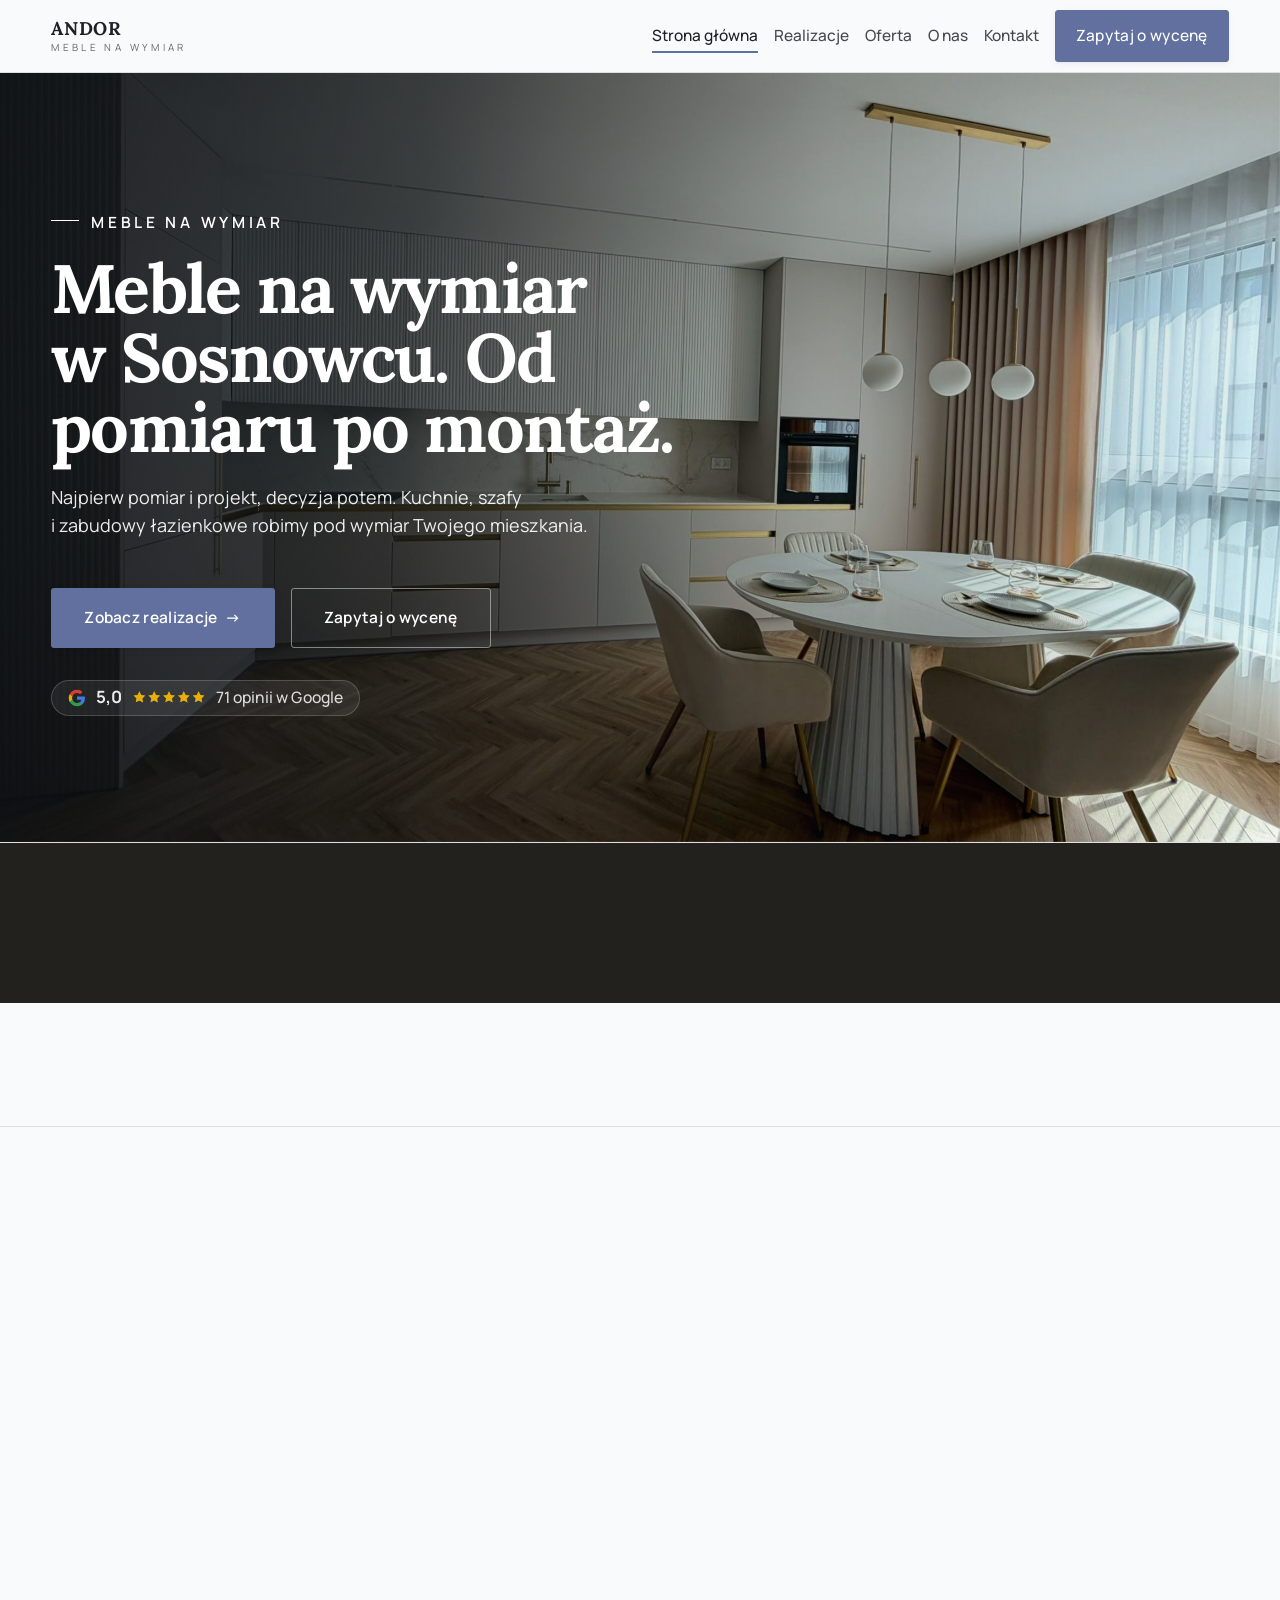
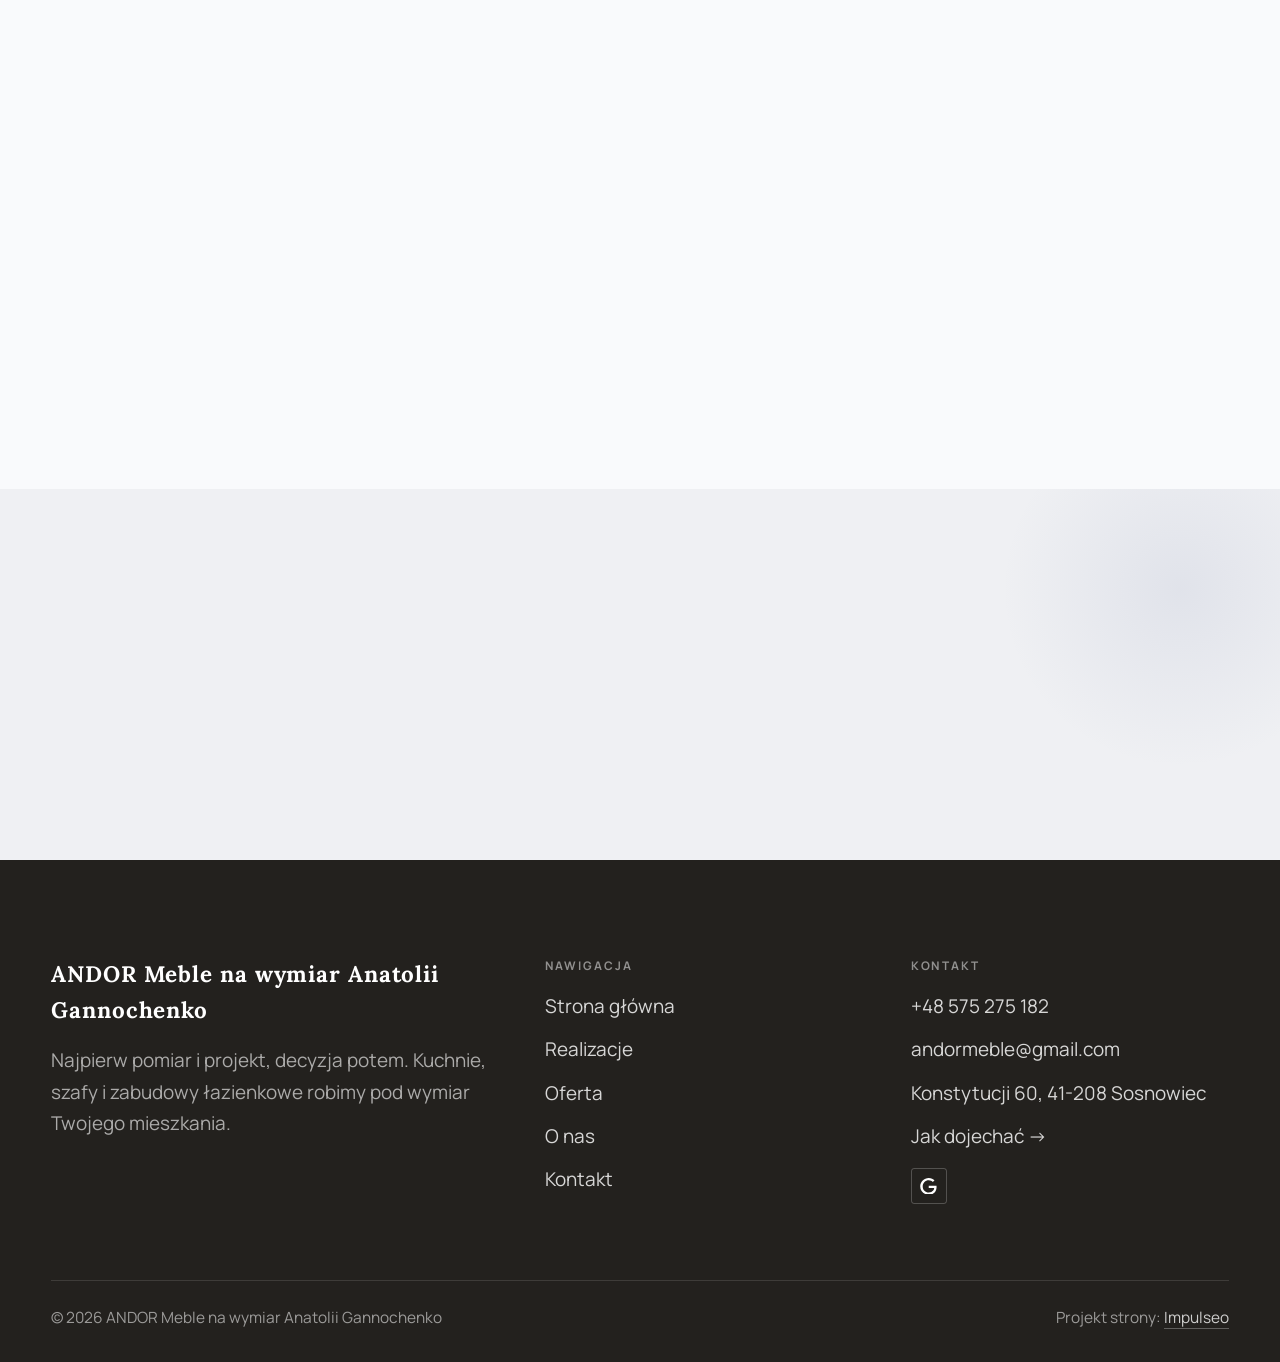
==== index.html @ 0bb1da8a "Strona demo: andor-meble-na-wymiar-anatolii-gannochenko" ====
<!DOCTYPE html>
<html lang="pl">
<head>
<meta charset="UTF-8">
<meta name="viewport" content="width=device-width, initial-scale=1.0">
<title>ANDOR Meble na wymiar Anatolii Gannochenko - stolarstwo i meble na wymiar</title>
<meta name="description" content="Meble na wymiar w Sosnowcu: kuchnie, szafy i zabudowy pod Twoje wnętrze. Projekt, wykonanie i montaż, ocena 5,0 w Google. Zadzwoń: +48 575 275 182.">
<link rel="canonical" href="https://impulseo-pl.github.io/andor-meble-na-wymiar-anatolii-gannochenko/">
<meta name="robots" content="noindex, nofollow">
<meta property="og:type" content="website">
<meta property="og:locale" content="pl_PL">
<meta property="og:site_name" content="ANDOR Meble na wymiar Anatolii Gannochenko">
<meta property="og:title" content="ANDOR Meble na wymiar Anatolii Gannochenko - stolarstwo i meble na wymiar">
<meta property="og:description" content="Meble na wymiar w Sosnowcu: kuchnie, szafy i zabudowy pod Twoje wnętrze. Projekt, wykonanie i montaż, ocena 5,0 w Google. Zadzwoń: +48 575 275 182.">
<meta property="og:url" content="https://impulseo-pl.github.io/andor-meble-na-wymiar-anatolii-gannochenko/">
<meta property="og:image" content="https://impulseo-pl.github.io/andor-meble-na-wymiar-anatolii-gannochenko/img/og.jpg">
<meta property="og:image:width" content="1200">
<meta property="og:image:height" content="630">
<meta name="twitter:card" content="summary_large_image">
<script type="application/ld+json">{"@context": "https://schema.org", "@type": "HomeAndConstructionBusiness", "name": "ANDOR Meble na wymiar Anatolii Gannochenko", "url": "https://impulseo-pl.github.io/andor-meble-na-wymiar-anatolii-gannochenko/", "telephone": "+48575275182", "image": "https://impulseo-pl.github.io/andor-meble-na-wymiar-anatolii-gannochenko/img/og.jpg", "areaServed": "Sosnowiec", "sameAs": ["https://www.google.com/maps/place/ANDOR+Meble+na+wymiar+Anatolii+Gannochenko/@50.2473196,19.1652448,715m/data=!4m6!3m5!1s0x4716c51454187bd5:0x3b35d7036b47fb32!8m2!3d50.2473196!4d19.1652448"]}</script>
<link rel="preconnect" href="https://fonts.googleapis.com">
<link rel="preconnect" href="https://fonts.gstatic.com" crossorigin>
<link href="https://fonts.googleapis.com/css2?family=Lora:wght@500;600;700&family=Manrope:wght@400;500;600&display=swap" rel="stylesheet">
<link rel="stylesheet" href="assets/styles.css?v=60526d56">
</head>
<body>

<header class="nav">
  <div class="wrap nav-inner">
    <a class="brand" href="index.html"><span class="name">ANDOR</span><span class="sub">Meble na wymiar</span></a>
    <nav class="nav-links">
      <a href="index.html" class="active" aria-current="page">Strona główna</a>
      <a href="realizacje.html">Realizacje</a>
      <a href="oferta.html">Oferta</a>
      <a href="o-nas.html">O nas</a>
      <a href="kontakt.html">Kontakt</a>
      <a href="kontakt.html" class="btn btn-accent">Zapytaj o wycenę</a>
    </nav>
    <button class="nav-toggle" aria-label="Menu"><span></span><span></span><span></span></button>
  </div>
</header>

<main>
<section class="hero-cine">
  <img src="img/hero.jpg" fetchpriority="high" data-rotate="img/g2.jpg|img/g3.jpg" alt="ANDOR Meble na wymiar Anatolii Gannochenko - Meble na wymiar w Sosnowcu. Od pomiaru po montaż. " width="2324" height="1720">
  <div class="wrap">
    <div class="hero-copy">
      <span class="eyebrow">Meble na wymiar</span>
      <h1>Meble na wymiar w Sosnowcu. Od pomiaru po montaż. </h1>
      <p class="lead">Najpierw pomiar i projekt, decyzja potem. Kuchnie, szafy i zabudowy łazienkowe robimy pod wymiar Twojego mieszkania.</p>
      <div class="hero-actions">
        <a href="realizacje.html" class="btn btn-accent">Zobacz realizacje <span class="arr">→</span></a>
        <a href="kontakt.html" class="btn btn-ghost btn-on-dark">Zapytaj o wycenę</a>
      </div>
      <div style="margin-top:var(--space-6);color:#fff;font-weight:600;letter-spacing:.02em;opacity:.92"><span class="g-badge"><svg class="gb-ico" viewBox="0 0 24 24" width="18" height="18" aria-hidden="true"><path fill="#4285F4" d="M22.56 12.25c0-.78-.07-1.53-.2-2.25H12v4.26h5.92c-.26 1.37-1.04 2.53-2.21 3.31v2.77h3.57c2.08-1.92 3.28-4.74 3.28-8.09z"/><path fill="#34A853" d="M12 23c2.97 0 5.46-.98 7.28-2.66l-3.57-2.77c-.98.66-2.23 1.06-3.71 1.06-2.86 0-5.29-1.93-6.16-4.53H2.18v2.84C3.99 20.53 7.7 23 12 23z"/><path fill="#FBBC05" d="M5.84 14.09c-.22-.66-.35-1.36-.35-2.09s.13-1.43.35-2.09V7.07H2.18C1.43 8.55 1 10.22 1 12s.43 3.45 1.18 4.93l2.85-2.22.81-.62z"/><path fill="#EA4335" d="M12 5.38c1.62 0 3.06.56 4.21 1.64l3.15-3.15C17.45 2.09 14.97 1 12 1 7.7 1 3.99 3.47 2.18 7.07l3.66 2.84c.87-2.6 3.3-4.53 6.16-4.53z"/></svg><b class="gb-ocena">5,0</b><svg class="gb-stars" viewBox="0 0 90 18" width="74" height="14.8" aria-hidden="true"><g fill="currentColor" opacity=".26"><path transform="translate(0,0)" d="M9 1.6l2.2 4.46 4.92.72-3.56 3.47.84 4.9L9 12.74l-4.4 2.31.84-4.9L1.88 6.68l4.92-.72L9 1.6Z"/><path transform="translate(18,0)" d="M9 1.6l2.2 4.46 4.92.72-3.56 3.47.84 4.9L9 12.74l-4.4 2.31.84-4.9L1.88 6.68l4.92-.72L9 1.6Z"/><path transform="translate(36,0)" d="M9 1.6l2.2 4.46 4.92.72-3.56 3.47.84 4.9L9 12.74l-4.4 2.31.84-4.9L1.88 6.68l4.92-.72L9 1.6Z"/><path transform="translate(54,0)" d="M9 1.6l2.2 4.46 4.92.72-3.56 3.47.84 4.9L9 12.74l-4.4 2.31.84-4.9L1.88 6.68l4.92-.72L9 1.6Z"/><path transform="translate(72,0)" d="M9 1.6l2.2 4.46 4.92.72-3.56 3.47.84 4.9L9 12.74l-4.4 2.31.84-4.9L1.88 6.68l4.92-.72L9 1.6Z"/></g><clipPath id="gs1000"><rect x="0" y="0" width="90.0" height="18"/></clipPath><g fill="#FBBC04" clip-path="url(#gs1000)"><path transform="translate(0,0)" d="M9 1.6l2.2 4.46 4.92.72-3.56 3.47.84 4.9L9 12.74l-4.4 2.31.84-4.9L1.88 6.68l4.92-.72L9 1.6Z"/><path transform="translate(18,0)" d="M9 1.6l2.2 4.46 4.92.72-3.56 3.47.84 4.9L9 12.74l-4.4 2.31.84-4.9L1.88 6.68l4.92-.72L9 1.6Z"/><path transform="translate(36,0)" d="M9 1.6l2.2 4.46 4.92.72-3.56 3.47.84 4.9L9 12.74l-4.4 2.31.84-4.9L1.88 6.68l4.92-.72L9 1.6Z"/><path transform="translate(54,0)" d="M9 1.6l2.2 4.46 4.92.72-3.56 3.47.84 4.9L9 12.74l-4.4 2.31.84-4.9L1.88 6.68l4.92-.72L9 1.6Z"/><path transform="translate(72,0)" d="M9 1.6l2.2 4.46 4.92.72-3.56 3.47.84 4.9L9 12.74l-4.4 2.31.84-4.9L1.88 6.68l4.92-.72L9 1.6Z"/></g></svg><span class="gb-txt">71 opinii w Google</span></span></div>
    </div>
  </div>
</section>
<section class="strip n-5" style="padding-block:0">
  <div class="wrap">
    <div class="item reveal"><div class="k">5,0 na Google</div><div class="v"></div></div>
    <div class="item reveal"><div class="k">Kuchnie i garderoby</div><div class="v"></div></div>
    <div class="item reveal"><div class="k">Fronty akrylowe</div><div class="v"></div></div>
    <div class="item reveal"><div class="k">Od pomiaru po montaż</div><div class="v"></div></div>
    <div class="item reveal"><div class="k">Zabudowy łazienkowe</div><div class="v"></div></div>
  </div>
</section>
<section class="opinie-mini" aria-label="Opinie klientów">
  <div class="wrap">
    <div class="om-row">
      <div class="om-item reveal"><blockquote>„Zdecydowanie polecam Pana Anatoliego!”</blockquote><span class="om-autor">Agnieszka G</span></div>
      <div class="om-item reveal"><blockquote>„Polecam serdecznie firmę Andor Meble.”</blockquote><span class="om-autor">Dagmara Szymocha</span></div>
      <div class="om-item reveal"><blockquote>„Chciałam polecić firmę ANDOR MEBLE, Pana Anatola.”</blockquote><span class="om-autor">Ilona</span></div>
    </div>
  </div>
</section>
<section>
  <div class="wrap split">
    <div class="split-art reveal"><img src="img/g1.jpg" alt="ANDOR Meble na wymiar Anatolii Gannochenko - realizacja" loading="lazy" width="1730" height="2332" decoding="async"></div>
    <div class="split-copy reveal">
      <span class="eyebrow">O nas</span>
      <h2>Jak pracujemy</h2>
      <p class="muted">Najwięcej czasu schodzi przy pomiarze i projekcie, bo tam rozstrzyga się cała praca. Krzywa ściana albo wnęka o dwóch szerokościach - to musi być w projekcie, zanim ruszy piła.</p>
      <p class="muted">Sam montaż idzie potem szybko i sprawnie.</p>
      <a href="o-nas.html" class="btn btn-ghost">Poznaj nas <span class="arr">→</span></a>
    </div>
  </div>
</section>
<section class="gateways-band">
  <div class="wrap">
    <div class="gateways">
      <a href="oferta.html" class="gateway reveal"><img src="img/g4.jpg" alt="Kuchnie na wymiar" loading="lazy" width="2400" height="1800" decoding="async"><span class="g-ttl">Kuchnie na wymiar</span></a>
      <a href="oferta.html" class="gateway reveal"><img src="img/g5.jpg" alt="Szafy i garderoby" loading="lazy" width="2246" height="1618" decoding="async"><span class="g-ttl">Szafy i garderoby</span></a>
      <a href="oferta.html" class="gateway reveal"><img src="img/g6.jpg" alt="Zabudowy wnęk i skosów" loading="lazy" width="2308" height="1700" decoding="async"><span class="g-ttl">Zabudowy wnęk i skosów</span></a>
    </div>
  </div>
</section>
<section class="stopklatka" aria-hidden="true">
  <div class="stk-bg" style="background-image:url(img/g7.jpg)"></div>
</section>
<section class="opinie">
  <div class="wrap">
    <div class="head center reveal">
      <span class="eyebrow">Opinie</span>
      <h2>Co mówią klienci</h2>
    </div>
    <p class="op-meta reveal"><span class="g-badge"><svg class="gb-ico" viewBox="0 0 24 24" width="18" height="18" aria-hidden="true"><path fill="#4285F4" d="M22.56 12.25c0-.78-.07-1.53-.2-2.25H12v4.26h5.92c-.26 1.37-1.04 2.53-2.21 3.31v2.77h3.57c2.08-1.92 3.28-4.74 3.28-8.09z"/><path fill="#34A853" d="M12 23c2.97 0 5.46-.98 7.28-2.66l-3.57-2.77c-.98.66-2.23 1.06-3.71 1.06-2.86 0-5.29-1.93-6.16-4.53H2.18v2.84C3.99 20.53 7.7 23 12 23z"/><path fill="#FBBC05" d="M5.84 14.09c-.22-.66-.35-1.36-.35-2.09s.13-1.43.35-2.09V7.07H2.18C1.43 8.55 1 10.22 1 12s.43 3.45 1.18 4.93l2.85-2.22.81-.62z"/><path fill="#EA4335" d="M12 5.38c1.62 0 3.06.56 4.21 1.64l3.15-3.15C17.45 2.09 14.97 1 12 1 7.7 1 3.99 3.47 2.18 7.07l3.66 2.84c.87-2.6 3.3-4.53 6.16-4.53z"/></svg><b class="gb-ocena">5,0</b><svg class="gb-stars" viewBox="0 0 90 18" width="74" height="14.8" aria-hidden="true"><g fill="currentColor" opacity=".26"><path transform="translate(0,0)" d="M9 1.6l2.2 4.46 4.92.72-3.56 3.47.84 4.9L9 12.74l-4.4 2.31.84-4.9L1.88 6.68l4.92-.72L9 1.6Z"/><path transform="translate(18,0)" d="M9 1.6l2.2 4.46 4.92.72-3.56 3.47.84 4.9L9 12.74l-4.4 2.31.84-4.9L1.88 6.68l4.92-.72L9 1.6Z"/><path transform="translate(36,0)" d="M9 1.6l2.2 4.46 4.92.72-3.56 3.47.84 4.9L9 12.74l-4.4 2.31.84-4.9L1.88 6.68l4.92-.72L9 1.6Z"/><path transform="translate(54,0)" d="M9 1.6l2.2 4.46 4.92.72-3.56 3.47.84 4.9L9 12.74l-4.4 2.31.84-4.9L1.88 6.68l4.92-.72L9 1.6Z"/><path transform="translate(72,0)" d="M9 1.6l2.2 4.46 4.92.72-3.56 3.47.84 4.9L9 12.74l-4.4 2.31.84-4.9L1.88 6.68l4.92-.72L9 1.6Z"/></g><clipPath id="gs1000"><rect x="0" y="0" width="90.0" height="18"/></clipPath><g fill="#FBBC04" clip-path="url(#gs1000)"><path transform="translate(0,0)" d="M9 1.6l2.2 4.46 4.92.72-3.56 3.47.84 4.9L9 12.74l-4.4 2.31.84-4.9L1.88 6.68l4.92-.72L9 1.6Z"/><path transform="translate(18,0)" d="M9 1.6l2.2 4.46 4.92.72-3.56 3.47.84 4.9L9 12.74l-4.4 2.31.84-4.9L1.88 6.68l4.92-.72L9 1.6Z"/><path transform="translate(36,0)" d="M9 1.6l2.2 4.46 4.92.72-3.56 3.47.84 4.9L9 12.74l-4.4 2.31.84-4.9L1.88 6.68l4.92-.72L9 1.6Z"/><path transform="translate(54,0)" d="M9 1.6l2.2 4.46 4.92.72-3.56 3.47.84 4.9L9 12.74l-4.4 2.31.84-4.9L1.88 6.68l4.92-.72L9 1.6Z"/><path transform="translate(72,0)" d="M9 1.6l2.2 4.46 4.92.72-3.56 3.47.84 4.9L9 12.74l-4.4 2.31.84-4.9L1.88 6.68l4.92-.72L9 1.6Z"/></g></svg><span class="gb-txt">71 opinii w Google</span></span></p>
    <p class="op-meta reveal"><a class="op-google" href="https://www.google.com/maps/place/ANDOR+Meble+na+wymiar+Anatolii+Gannochenko/@50.2473196,19.1652448,715m/data=!4m6!3m5!1s0x4716c51454187bd5:0x3b35d7036b47fb32!8m2!3d50.2473196!4d19.1652448" target="_blank" rel="noopener"><svg class="op-g-ico" viewBox="0 0 24 24" width="17" height="17" aria-hidden="true"><path fill="#4285F4" d="M22.56 12.25c0-.78-.07-1.53-.2-2.25H12v4.26h5.92c-.26 1.37-1.04 2.53-2.21 3.31v2.77h3.57c2.08-1.92 3.28-4.74 3.28-8.09z"/><path fill="#34A853" d="M12 23c2.97 0 5.46-.98 7.28-2.66l-3.57-2.77c-.98.66-2.23 1.06-3.71 1.06-2.86 0-5.29-1.93-6.16-4.53H2.18v2.84C3.99 20.53 7.7 23 12 23z"/><path fill="#FBBC05" d="M5.84 14.09c-.22-.66-.35-1.36-.35-2.09s.13-1.43.35-2.09V7.07H2.18C1.43 8.55 1 10.22 1 12s.43 3.45 1.18 4.93l2.85-2.22.81-.62z"/><path fill="#EA4335" d="M12 5.38c1.62 0 3.06.56 4.21 1.64l3.15-3.15C17.45 2.09 14.97 1 12 1 7.7 1 3.99 3.47 2.18 7.07l3.66 2.84c.87-2.6 3.3-4.53 6.16-4.53z"/></svg><span>Zobacz opinie w Google</span><span class="arr">→</span></a></p>
    <div class="opinie-grid">
      <figure class="op-card reveal"><span class="op-star"><svg class="ico-star" width="14" height="14" viewBox="0 0 24 24" style="vertical-align:-2px" aria-hidden="true"><path d="M12 2.8l2.85 5.8 6.4.93-4.63 4.5 1.1 6.37L12 17.4l-5.72 3 1.1-6.37-4.63-4.5 6.4-.93L12 2.8Z" fill="currentColor"/></svg><svg class="ico-star" width="14" height="14" viewBox="0 0 24 24" style="vertical-align:-2px" aria-hidden="true"><path d="M12 2.8l2.85 5.8 6.4.93-4.63 4.5 1.1 6.37L12 17.4l-5.72 3 1.1-6.37-4.63-4.5 6.4-.93L12 2.8Z" fill="currentColor"/></svg><svg class="ico-star" width="14" height="14" viewBox="0 0 24 24" style="vertical-align:-2px" aria-hidden="true"><path d="M12 2.8l2.85 5.8 6.4.93-4.63 4.5 1.1 6.37L12 17.4l-5.72 3 1.1-6.37-4.63-4.5 6.4-.93L12 2.8Z" fill="currentColor"/></svg><svg class="ico-star" width="14" height="14" viewBox="0 0 24 24" style="vertical-align:-2px" aria-hidden="true"><path d="M12 2.8l2.85 5.8 6.4.93-4.63 4.5 1.1 6.37L12 17.4l-5.72 3 1.1-6.37-4.63-4.5 6.4-.93L12 2.8Z" fill="currentColor"/></svg><svg class="ico-star" width="14" height="14" viewBox="0 0 24 24" style="vertical-align:-2px" aria-hidden="true"><path d="M12 2.8l2.85 5.8 6.4.93-4.63 4.5 1.1 6.37L12 17.4l-5.72 3 1.1-6.37-4.63-4.5 6.4-.93L12 2.8Z" fill="currentColor"/></svg></span><blockquote>Zdecydowanie polecam Pana Anatoliego! Wykonał w moim mieszkaniu całą stolarkę - kuchnię, szafy oraz zabudowę łazienkową. Jestem bardzo zadowolona zarówno z jakości wykonania, jak i z całej współpracy.</blockquote><span class="op-autor">Agnieszka G</span></figure>
      <figure class="op-card reveal"><span class="op-star"><svg class="ico-star" width="14" height="14" viewBox="0 0 24 24" style="vertical-align:-2px" aria-hidden="true"><path d="M12 2.8l2.85 5.8 6.4.93-4.63 4.5 1.1 6.37L12 17.4l-5.72 3 1.1-6.37-4.63-4.5 6.4-.93L12 2.8Z" fill="currentColor"/></svg><svg class="ico-star" width="14" height="14" viewBox="0 0 24 24" style="vertical-align:-2px" aria-hidden="true"><path d="M12 2.8l2.85 5.8 6.4.93-4.63 4.5 1.1 6.37L12 17.4l-5.72 3 1.1-6.37-4.63-4.5 6.4-.93L12 2.8Z" fill="currentColor"/></svg><svg class="ico-star" width="14" height="14" viewBox="0 0 24 24" style="vertical-align:-2px" aria-hidden="true"><path d="M12 2.8l2.85 5.8 6.4.93-4.63 4.5 1.1 6.37L12 17.4l-5.72 3 1.1-6.37-4.63-4.5 6.4-.93L12 2.8Z" fill="currentColor"/></svg><svg class="ico-star" width="14" height="14" viewBox="0 0 24 24" style="vertical-align:-2px" aria-hidden="true"><path d="M12 2.8l2.85 5.8 6.4.93-4.63 4.5 1.1 6.37L12 17.4l-5.72 3 1.1-6.37-4.63-4.5 6.4-.93L12 2.8Z" fill="currentColor"/></svg><svg class="ico-star" width="14" height="14" viewBox="0 0 24 24" style="vertical-align:-2px" aria-hidden="true"><path d="M12 2.8l2.85 5.8 6.4.93-4.63 4.5 1.1 6.37L12 17.4l-5.72 3 1.1-6.37-4.63-4.5 6.4-.93L12 2.8Z" fill="currentColor"/></svg></span><blockquote>Polecam serdecznie firmę Andor Meble. Wyróżnia ich duży profesjonalizm, dbałość o detale oraz wysoką jakość wykonania. Na każdym etapie współpracy można liczyć na cierpliwość, elastyczne podejście do potrzeb klienta oraz fachowe wsparcie. Dodatkowym atutem jest szybki i sprawny montaż. Zdecydowanie polecam każdemu, kto szuka solidnych mebli na wymiar.</blockquote><span class="op-autor">Dagmara Szymocha</span></figure>
      <figure class="op-card reveal"><span class="op-star"><svg class="ico-star" width="14" height="14" viewBox="0 0 24 24" style="vertical-align:-2px" aria-hidden="true"><path d="M12 2.8l2.85 5.8 6.4.93-4.63 4.5 1.1 6.37L12 17.4l-5.72 3 1.1-6.37-4.63-4.5 6.4-.93L12 2.8Z" fill="currentColor"/></svg><svg class="ico-star" width="14" height="14" viewBox="0 0 24 24" style="vertical-align:-2px" aria-hidden="true"><path d="M12 2.8l2.85 5.8 6.4.93-4.63 4.5 1.1 6.37L12 17.4l-5.72 3 1.1-6.37-4.63-4.5 6.4-.93L12 2.8Z" fill="currentColor"/></svg><svg class="ico-star" width="14" height="14" viewBox="0 0 24 24" style="vertical-align:-2px" aria-hidden="true"><path d="M12 2.8l2.85 5.8 6.4.93-4.63 4.5 1.1 6.37L12 17.4l-5.72 3 1.1-6.37-4.63-4.5 6.4-.93L12 2.8Z" fill="currentColor"/></svg><svg class="ico-star" width="14" height="14" viewBox="0 0 24 24" style="vertical-align:-2px" aria-hidden="true"><path d="M12 2.8l2.85 5.8 6.4.93-4.63 4.5 1.1 6.37L12 17.4l-5.72 3 1.1-6.37-4.63-4.5 6.4-.93L12 2.8Z" fill="currentColor"/></svg><svg class="ico-star" width="14" height="14" viewBox="0 0 24 24" style="vertical-align:-2px" aria-hidden="true"><path d="M12 2.8l2.85 5.8 6.4.93-4.63 4.5 1.1 6.37L12 17.4l-5.72 3 1.1-6.37-4.63-4.5 6.4-.93L12 2.8Z" fill="currentColor"/></svg></span><blockquote>Chciałam polecić firmę ANDOR MEBLE, Pana Anatola. Profesjonalista w swoim fachu. Rzetelny, dokładny, dbający o szczegóły, terminowy, meble wykonane w dobrej cenie. Polecam z czystym sumieniem. Jeżeli szukacie wykonawcę mebli na wymiar, to jest strzał w dziesiątkę.</blockquote><span class="op-autor">Ilona</span></figure>
    </div>
  </div>
</section>
<section>
  <div class="wrap">
    <div class="head reveal">
      <span class="eyebrow">Realizacje</span>
      <h2>Z ostatnich montaży</h2>
      <p>Zdjęcia z naszych montaży, w domach klientów - żadnych wizualizacji z katalogu. Tak te meble wyglądają na co dzień.</p>
    </div>
    <div class="gallery">
      <div class="tile t-two3 reveal"><img src="img/g8.jpg" alt="ANDOR Meble na wymiar Anatolii Gannochenko" loading="lazy" width="1800" height="2400" decoding="async"></div>
      <div class="tile t-third reveal"><img src="img/g9.jpg" alt="ANDOR Meble na wymiar Anatolii Gannochenko" loading="lazy" width="2400" height="1800" decoding="async"></div>
      <div class="tile t-third reveal"><img src="img/g10.jpg" alt="ANDOR Meble na wymiar Anatolii Gannochenko" loading="lazy" width="1628" height="2254" decoding="async"></div>
      <div class="tile t-third reveal"><img src="img/g11.jpg" alt="ANDOR Meble na wymiar Anatolii Gannochenko" loading="lazy" width="1800" height="2400" decoding="async"></div>
      <div class="tile t-third reveal"><img src="img/g12.jpg" alt="ANDOR Meble na wymiar Anatolii Gannochenko" loading="lazy" width="1800" height="2400" decoding="async"></div>
    </div>
    <div style="margin-top:var(--space-7)" class="reveal"><a href="realizacje.html" class="btn btn-accent">Pełna galeria <span class="arr">→</span></a></div>
  </div>
</section>
<section class="cta">
  <div class="wrap">
    <div class="reveal">
      <span class="eyebrow">Współpraca</span>
      <h2>Zacznijmy od krótkiej rozmowy.</h2>
      <p>Odezwij się z pytaniem - odpowiemy konkretnie, nic za to nie płacisz.</p>
    </div>
    <div class="cta-actions reveal">
      <a href="kontakt.html" class="btn btn-light">Zapytaj o wycenę <span class="arr">→</span></a>
      <a href="tel:+48575275182" class="btn btn-ghost btn-ghost-cta">+48 575 275 182</a>
    </div>
  </div>
</section>
</main>

<footer>
  <div class="wrap">
    <div class="foot-grid">
      <div class="foot-brand">
        <div class="name">ANDOR Meble na wymiar Anatolii Gannochenko</div>
        <p>Najpierw pomiar i projekt, decyzja potem. Kuchnie, szafy i zabudowy łazienkowe robimy pod wymiar Twojego mieszkania.</p>
      </div>
      <div class="foot-col">
        <h4>Nawigacja</h4>
        <a href="index.html">Strona główna</a>
        <a href="realizacje.html">Realizacje</a>
        <a href="oferta.html">Oferta</a>
        <a href="o-nas.html">O nas</a>
        <a href="kontakt.html">Kontakt</a>
      </div>
      <div class="foot-col">
        <h4>Kontakt</h4>
        <a href="tel:+48575275182">+48 575 275 182</a>
        <a href="mailto:andormeble@gmail.com">andormeble@gmail.com</a>
        <p>Konstytucji 60, 41-208 Sosnowiec</p>
        <a href="https://www.google.com/maps/place/ANDOR+Meble+na+wymiar+Anatolii+Gannochenko/@50.2473196,19.1652448,715m/data=!4m6!3m5!1s0x4716c51454187bd5:0x3b35d7036b47fb32!8m2!3d50.2473196!4d19.1652448" target="_blank" rel="noopener">Jak dojechać →</a>
      <div class="foot-soc">
        <a class="soc" href="https://www.google.com/maps/place/ANDOR+Meble+na+wymiar+Anatolii+Gannochenko/@50.2473196,19.1652448,715m/data=!4m6!3m5!1s0x4716c51454187bd5:0x3b35d7036b47fb32!8m2!3d50.2473196!4d19.1652448" target="_blank" rel="noopener" aria-label="Google - ANDOR Meble na wymiar Anatolii Gannochenko"><svg viewBox="0 0 24 24" aria-hidden="true" focusable="false"><path d="M12.48 10.92v3.28h7.84c-.24 1.84-.853 3.187-1.787 4.133-1.147 1.147-2.933 2.4-6.053 2.4-4.827 0-8.6-3.893-8.6-8.72s3.773-8.72 8.6-8.72c2.6 0 4.507 1.027 5.907 2.347l2.307-2.307C18.747 1.44 16.133 0 12.48 0 5.867 0 .307 5.387.307 12s5.56 12 12.173 12c3.573 0 6.267-1.173 8.373-3.36 2.16-2.16 2.84-5.213 2.84-7.667 0-.76-.053-1.467-.173-2.053H12.48z" fill="currentColor"/></svg></a>
      </div>
      </div>
    </div>
    <div class="foot-bot">
      <span>© 2026 ANDOR Meble na wymiar Anatolii Gannochenko</span>
      <span>Projekt strony: <a class="foot-credit" href="https://impulseo.pl" target="_blank" rel="noopener">Impulseo</a></span>
    </div>
  </div>
</footer>
<div class="sticky-reserve"><a class="sr-book" href="kontakt.html">Zapytaj o wycenę</a><a class="sr-call" href="tel:+48575275182" aria-label="Zadzwoń"><svg class="ico-tel" width="16" height="16" viewBox="0 0 24 24" fill="none" aria-hidden="true"><path d="M6.6 10.8a15.5 15.5 0 0 0 6.6 6.6l2.2-2.2a1 1 0 0 1 1-.24 11.4 11.4 0 0 0 3.6.58 1 1 0 0 1 1 1V20a1 1 0 0 1-1 1A17 17 0 0 1 3 4a1 1 0 0 1 1-1h3.5a1 1 0 0 1 1 1c0 1.25.2 2.46.58 3.6a1 1 0 0 1-.25 1l-2.23 2.2Z" fill="currentColor"/></svg></a></div>
<div class="demo-wazne" data-do="2026-10-19" data-cykl="3" hidden><svg class="dw-ico" width="13" height="13" viewBox="0 0 24 24" fill="none" aria-hidden="true"><circle cx="12" cy="12" r="8.6" stroke="currentColor" stroke-width="1.8"/><path d="M12 7.2V12l3.3 2" stroke="currentColor" stroke-width="1.8" stroke-linecap="round"/></svg><span class="dw-txt"></span></div>

<script src="assets/main.js"></script>
</body>
</html>
---- assets/styles.css ----
/* ============================================================
   STOLBASZ — premium, architektoniczny B2B fit-out
   Jasna paleta, zero brązu. System wg premium-web-craft.
   Projekt strony: Impulseo (impulseo.pl)
   ============================================================ */

:root{
  /* PALETA — jasna, architektoniczna, chłodna */
  --paper:#F3F1EC;          /* główne tło */
  --paper-2:#E6E3DB;        /* sekcje alternatywne (chłodny jasny szary) */
  --paper-3:#E6E3DB;        /* delikatne wypełnienia */
  --ink:#23211E;            /* tekst główny — chłodny grafit */
  --ink-soft:#43403A;       /* nagłówki drugorzędne */
  --muted:#87837A;          /* tekst poboczny */
  --line:rgba(35,33,30,.12);/* hairline */
  --accent:#8A6B3C;         /* stonowany petrol-slate — jedyny akcent */
  --accent-d:#6E5430;
  --accent-soft:rgba(138,107,60,.10);
  --dark:#23211E;           /* sekcje ciemne (stopka/CTA) */

  /* HOVER ZDJĘĆ — JEDEN standard dla całego silnika (decyzja K. 04.08.2026, artefakt z wariantami).
     AKTUALNE (K.+Szymon 09.08.2026, wybór z artefaktu 6 wariantów): zoom 1.05 przy 1.4s -
     przy tak długim czasie mocniejszy kadr NIE skacze, tylko „oddycha". Poprzedni standard
     (1.02 / .55s z 04.08) odbierany jako dynamiczny i szybki.
     Spoczynek lekko przygaszony, ale TYLKO tam, gdzie jest mysz (@media hover:hover) —
     na telefonie zdjęcia zostają w pełnej jasności. */
  --img-zoom:1.05;                   /* K.+Szymon 09.08: wariant F z artefaktu porównawczego */
  --img-rest:brightness(.95) saturate(.99);
  --img-hot:brightness(1.06) saturate(1.05);
  --img-dur:1.4s;                    /* K.+Szymon 09.08 (wariant F): powoli = elegancko */
  --img-ease:cubic-bezier(.16,.84,.44,1);  /* miękki ogon, efekt „oddychania" */

  /* ODSTĘPY — skala 4/8 */
  --space-1:4px; --space-2:8px; --space-3:12px; --space-4:16px; --space-5:24px;
  --space-6:32px; --space-7:48px; --space-8:64px; --space-9:96px; --space-10:128px;

  /* TYPOGRAFIA — fluid clamp() (skala podbita 16.07.2026: większe, czytelniejsze litery — uwaga Adama) */
  --text-sm:clamp(.9rem,.87rem + .12vw,1rem);
  --text-base:clamp(1.08rem,1.04rem + .18vw,1.2rem);
  --text-lg:clamp(1.24rem,1.15rem + .34vw,1.44rem);
  --text-h3:clamp(1.34rem,1.22rem + .55vw,1.66rem);
  --text-h2:clamp(2.1rem,1.66rem + 2.1vw,3.1rem);
  --text-h1:clamp(2.9rem,2.1rem + 4vw,5.1rem);

  /* PROMIENIE — architektoniczne, raczej ostre */
  --r-sm:3px; --r-md:6px; --r-lg:10px;

  /* RUCH */
  --ease:cubic-bezier(.25,.46,.45,.94); --dur:.24s;

  /* CIENIE — miękkie, warstwowe */
  --sh-sm:0 1px 2px rgba(16,24,32,.04), 0 2px 8px rgba(16,24,32,.05);
  --sh-md:0 2px 6px rgba(16,24,32,.05), 0 12px 28px -8px rgba(16,24,32,.12);
  --sh-lg:0 6px 14px rgba(16,24,32,.07), 0 26px 56px -18px rgba(16,24,32,.22);

  --hairline:1px solid var(--line);

  --font-display:'Lora',serif;
  --font-body:'Manrope',sans-serif;
}

*{box-sizing:border-box;margin:0;padding:0}
html{scroll-behavior:smooth}
body{
  font-family:var(--font-body);
  font-size:var(--text-base);
  line-height:1.65;
  color:var(--ink);
  background:var(--paper);
  -webkit-font-smoothing:antialiased;
  text-rendering:optimizeLegibility;
}
img{max-width:100%;height:auto;display:block}  /* height:auto = width/height z atrybutów trzyma proporcje (TOP#12) */
a{color:inherit;text-decoration:none}

.wrap{width:min(92%,1180px);margin-inline:auto}
section{padding-block:clamp(52px,6.5vw,96px)}

h1,h2,h3{font-family:var(--font-display);font-weight:700;line-height:1.08;letter-spacing:-.02em;color:var(--ink)}
h1{font-size:var(--text-h1);letter-spacing:-.035em}
h2{font-size:var(--text-h2);letter-spacing:-.025em}
h3{font-size:var(--text-h3)}
/* MIARA — długość wiersza. WCAG 2.2 SC 1.4.8: max 80 znaków; Butterick: 45–90.
   68ch daje realnie 72–78 znaków polskiego tekstu, czyli z zapasem pod granicą.
   Wcześniej limit miał TYLKO <p> — <li>, <blockquote> i <dd> nie miały żadnego,
   i to jedyny powód, dla którego 23 bloki na dwóch oddanych stronach jadą po
   83–106 znaków w wierszu (pomiar 07.08.2026, bramka `miara`).
   ⚠️ Listy i definicje ograniczamy TYLKO bez klasy: `ul`/`ol` z klasą to u nas
   układ (siatki kafli, menu), a nie tekst ciągły — tam miarę wyznacza układ. */
/* 60ch, nie 68ch (K. 10.08): po zmianie fontów na węższe kroje (DM Sans i spółka)
   w 68ch mieściło się ~90 znaków - bramka pikselowa słusznie zgłaszała przekroczenie
   granicy 80. Pomiar na żywej przeglądarce: 60ch = 90 znaków, 53ch = ~78 znaków, czyli normę WCAG 1.4.8. */
:root{ --miara:53ch }
p{max-width:min(100%,var(--miara))}
blockquote,
ul:not([class])>li, ol:not([class])>li,
dl:not([class])>dd{max-width:min(100%,var(--miara))}

/* ⚠️ Świadomie BEZ wyjątku `.tile p,.card p,.svc p{max-width:none}`, choć nasuwa się sam:
   te akapity BYŁY już ograniczone (stare `p{max-width:65ch}`), więc „wyjątek" nie odblokowałby
   niczego nowego — tylko ROZLUŹNIŁ stan sprzed zmiany na wszystkich demach naraz.
   `figcaption` żadna z reguł wyżej nie dotyczy, więc też nie potrzebuje zwolnienia. */

/* ŁAMANIE. `balance` wyrównuje długości wierszy w nagłówku, `pretty` pilnuje ostatniego
   wiersza akapitu, żeby nie został w nim jeden wyraz. Obsługiwane od Chrome 117 /
   Safari 17.5; starsze przeglądarki po prostu ignorują tę własność.
   `text-wrap:pretty` nie występowało dotąd ANI RAZ w silniku ani w repo klientów. */
h1,h2,h3,.lead,.lede{text-wrap:balance}
p,li,blockquote,dd{text-wrap:pretty}

.eyebrow{
  font-family:var(--font-body);
  font-size:var(--text-sm);
  font-weight:600;
  letter-spacing:.18em;
  text-transform:uppercase;
  color:var(--accent);
  display:inline-flex;align-items:center;gap:var(--space-3);
}
/* flex:none + margin-top = kreska trzyma się PIERWSZEJ linii. Wcześniej align-items:center
   centrowało ją względem całego bloku i przy zawinięciu (długi kicker typu
   „…WNĘTRZ · LESZNO · OD 2019") druga linia lądowała z brzydkim wcięciem. */
.eyebrow{align-items:flex-start}
.eyebrow>*,.eyebrow{text-wrap:balance}   /* dlugi kicker lamal sie na sierote typu samo „2019" w drugiej linii */
.eyebrow::before{content:"";width:28px;height:1px;background:var(--accent);display:inline-block;flex:none;margin-top:.62em}

.muted{color:var(--muted)}
.lead{font-size:var(--text-lg);line-height:1.55;color:var(--ink-soft);max-width:50ch}

/* ---------- BUTTONS ---------- */
.btn{
  display:inline-flex;align-items:center;gap:var(--space-2);
  font-weight:600;font-size:var(--text-sm);letter-spacing:.02em;
  padding:var(--space-4) var(--space-6);
  border-radius:var(--r-sm);
  transition:transform var(--dur) var(--ease),box-shadow var(--dur) var(--ease),background var(--dur) var(--ease);
  cursor:pointer;border:1px solid transparent;
}
.btn-accent{background:var(--accent);color:#fff;box-shadow:var(--sh-sm)}
.btn-accent:hover{background:var(--accent-d);transform:translateY(-2px);box-shadow:var(--sh-md)}
.btn-accent:active{transform:translateY(0);box-shadow:var(--sh-sm)}
.btn-ghost{background:transparent;color:var(--ink);border-color:var(--line)}
.btn-ghost:hover{border-color:var(--accent);color:var(--accent);transform:translateY(-2px)}
.btn-light{background:#fff;color:var(--ink);box-shadow:var(--sh-sm)}
.btn-light:hover{transform:translateY(-2px);box-shadow:var(--sh-md)}
.btn .arr{transition:transform var(--dur) var(--ease)}
.btn:hover .arr{transform:translateX(4px)}

/* ---------- NAV ---------- */
.nav{
  position:sticky;top:0;z-index:50;
  background:color-mix(in srgb,var(--paper) 88%,transparent);
  backdrop-filter:saturate(140%) blur(10px);
  border-bottom:var(--hairline);
}
.nav-inner{display:flex;align-items:center;justify-content:space-between;gap:var(--space-5);height:72px}
/* ANTY-NACHODZENIE (K. 05.08.2026): długa nazwa firmy + przycisk z pełnym numerem nie mieściły się w pasku
   i flex ściskał linki PONIŻEJ ich treści - "Kontakt" wchodził na ramkę "Zadzwoń +48 ...". Teraz ustępuje
   nazwa marki (skrót wielokropkiem), a menu i przycisk nigdy się nie kurczą ani nie zachodzą na siebie. */
.brand{display:flex;flex-direction:column;line-height:1;min-width:0;flex:0 1 auto}
.brand .name{font-family:var(--font-display);font-weight:800;font-size:1.35rem;letter-spacing:.04em;white-space:nowrap;overflow:hidden;text-overflow:ellipsis}
.brand .sub{font-size:.62rem;letter-spacing:.34em;text-transform:uppercase;color:var(--muted);margin-top:5px;white-space:nowrap;overflow:hidden;text-overflow:ellipsis}
.nav-links{display:flex;align-items:center;gap:var(--space-6);flex:0 0 auto}
.nav-links a{font-size:var(--text-sm);font-weight:500;color:var(--ink-soft);position:relative;padding-block:4px;white-space:nowrap;transition:color var(--dur) var(--ease)}
.nav-links a::after{content:"";position:absolute;left:0;bottom:0;width:0;height:1.5px;background:var(--accent);transition:width var(--dur) var(--ease)}
.nav-links a:hover,.nav-links a.active{color:var(--ink)}
.nav-links a:hover::after,.nav-links a.active::after{width:100%}
.nav-links .btn{padding:var(--space-2) var(--space-5)}
/* przyciski w nav: właściwy kolor (przebij .nav-links a) + bez podkreślenia */
.nav-links a.btn-accent{color:#fff}
.nav-links a.btn-ghost,.nav-links a.btn-light{color:var(--ink)}
/* CTA w pasku: NIE podkreślenie spod linków menu, ale ten sam przelatujący błysk,
   co na wszystkich innych przyciskach (zgłoszenie K. 13.08.2026 - „na hero jest efekt
   światła przechodzącego przez przycisk, na navbarze go nie ma, a mają być identyczne").
   Reguła `.nav-links a::after` jest silniejsza od `.btn::after`, więc trzeba jej
   geometrię wyzerować i wpisać połysk z nazwy - samo `display:none` gasiło efekt. */
.nav-links a.btn::after{
  display:block;content:"";position:absolute;inset:0;z-index:-1;pointer-events:none;
  width:auto;height:auto;border-radius:inherit;   /* kasuje geometrię podkreślenia (width:0;height:1.5px) */
  background:linear-gradient(100deg,transparent 32%,rgba(255,255,255,.20) 50%,transparent 68%);
  translate:-120% 0}
@media (prefers-reduced-motion:no-preference){
  .nav-links a.btn:hover::after{translate:120% 0;transition:translate .75s var(--mt-ease,cubic-bezier(.16,.84,.44,1))}
}
.nav-toggle{display:none;background:none;border:none;cursor:pointer;flex-direction:column;gap:5px;padding:8px}
.nav-toggle span{width:24px;height:2px;background:var(--ink);transition:var(--dur)}
/* Ciasny zakres MIĘDZY menu mobilnym a pełnym pulpitem: zbijamy odstępy i nazwę marki,
   żeby wszystko zmieściło się naturalnie, zanim w ogóle dojdzie do skracania wielokropkiem. */
@media(max-width:1280px) and (min-width:921px){
  .nav-links{gap:var(--space-4)}
  .nav-links .btn{padding:var(--space-2) var(--space-4)}
  .brand .name{font-size:1.15rem}
}

/* ---------- HERO (split) ---------- */
.hero{position:relative;overflow:hidden;border-bottom:var(--hairline)}
.hero-grid{display:grid;grid-template-columns:1.05fr .95fr;gap:clamp(24px,4vw,60px);align-items:center;
  padding-block:clamp(36px,4.5vw,64px)}
.hero-copy .eyebrow{margin-bottom:var(--space-5)}
.hero-copy h1{margin-bottom:var(--space-5)}
.hero-copy .lead{margin-bottom:var(--space-7)}
.hero-actions{display:flex;flex-wrap:wrap;gap:var(--space-4)}
.hero-art{position:relative;aspect-ratio:4/3;border-radius:var(--r-lg);overflow:hidden;box-shadow:var(--sh-lg)}
.hero-art img{width:100%;height:100%;object-fit:cover}
.hero-art::after{content:"";position:absolute;inset:0;background:linear-gradient(180deg,transparent 55%,rgba(18,24,28,.28))}
.hero-badge{position:absolute;left:var(--space-5);bottom:var(--space-5);z-index:2;
  background:rgba(252,252,251,.94);backdrop-filter:blur(4px);
  border-radius:var(--r-md);padding:var(--space-4) var(--space-5);box-shadow:var(--sh-md);max-width:78%}
.hero-badge strong{display:block;font-family:var(--font-display);font-size:1rem;letter-spacing:-.01em}
.hero-badge span{font-size:var(--text-sm);color:var(--muted)}

/* ---------- HERO duży / kinowy (strona główna) ---------- */
.hero-cine{position:relative;min-height:clamp(560px,82vh,840px);min-height:clamp(560px,82svh,840px);display:flex;align-items:center;overflow:hidden;border-bottom:var(--hairline)}
.hero-cine>img{position:absolute;inset:0;width:100%;height:100%;object-fit:cover;z-index:0}
.hero-cine::after{content:"";position:absolute;inset:0;z-index:1;
  background:linear-gradient(95deg,rgba(13,18,23,.86) 0%,rgba(13,18,23,.64) 32%,rgba(13,18,23,.24) 62%,rgba(13,18,23,.04) 100%)}
.hero-cine .wrap{position:relative;z-index:2;padding-block:var(--space-8)}
.hero-cine .hero-copy{max-width:660px}
.hero-cine .eyebrow{color:#fff;margin-bottom:var(--space-5)}
.hero-cine .eyebrow::before{background:#fff}
.hero-cine h1{color:#fff;margin-bottom:var(--space-5);font-size:clamp(2.9rem,2rem + 4.4vw,5.2rem);text-wrap:balance}
.hero-cine .lead{color:rgba(255,255,255,.92);max-width:48ch;margin-bottom:var(--space-7)}
.hero-cine .hero-actions{display:flex;flex-wrap:wrap;gap:var(--space-4)}
/* NISKIE OKNO (laptop z dokiem i paskami przeglądarki ma ~700-780 px wysokości widoku):
   H1 do 5.2rem + długi lead nie mieściły się i przyciski wypadały POD krawędź ekranu -
   klient widział stronę bez ani jednego CTA. Skalujemy w dół, zamiast przycinać treść. */
@media(min-width:821px) and (max-height:820px){
  .hero-cine{min-height:clamp(520px,94svh,780px)}
  .hero-cine .wrap{padding-block:var(--space-6)}
  .hero-cine h1{font-size:clamp(2.2rem,1.5rem + 2.6vw,3.6rem);margin-bottom:var(--space-4)}
  .hero-cine .eyebrow{margin-bottom:var(--space-4)}
  .hero-cine .lead{margin-bottom:var(--space-5);max-width:44ch}
}
@media(max-width:680px){
  .hero-cine{min-height:clamp(520px,76vh,640px);min-height:clamp(520px,76svh,640px);align-items:flex-end}
  .hero-cine::after{background:linear-gradient(0deg,rgba(13,18,23,.9) 6%,rgba(13,18,23,.45) 55%,rgba(13,18,23,.25) 100%)}
  .hero-cine .wrap{padding-bottom:var(--space-9)}
  /* TELEFON (~90% oglądających): lead potrafił zająć 8 linii i zepchnąć CTA poza pierwszy ekran.
     Zwężamy interlinię i skalę - treści nie ucinamy, bo to ona sprzedaje. */
  .hero-cine .lead{font-size:.98rem;line-height:1.5;margin-bottom:var(--space-5)}
  .hero-cine .eyebrow{font-size:.72rem;letter-spacing:.13em;margin-bottom:var(--space-4)}
  .hero-cine .eyebrow::before{width:20px}
  .hero-cine h1{margin-bottom:var(--space-4)}
}

/* full-bleed hero variant (podstrony) */
.pagehead{position:relative;min-height:46vh;min-height:46svh;display:flex;align-items:flex-end;overflow:hidden;border-bottom:var(--hairline)}
.pagehead img{position:absolute;inset:0;width:100%;height:100%;object-fit:cover}
/* 10.08.2026 (decyzja K.): mocniejsze przyciemnienie + cień pod tekstem. Bramka mierzyła na
   nagłówkach podstron 3,38-3,43:1 przy wymaganych 4,5 — jasne zdjęcie (hala, śnieg, niebo)
   podchodziło pod biały tekst. Zdjęcia klientów są różne, więc kontrast musi dawać WARSTWA,
   a nie szczęśliwy dobór kadru. */
.pagehead::after{content:"";position:absolute;inset:0;background:linear-gradient(180deg,rgba(18,24,28,.40),rgba(18,24,28,.76))}
.pagehead .wrap{position:relative;z-index:2;padding-block:var(--space-9);color:#fff}
.pagehead h1{color:#fff;max-width:18ch;text-shadow:0 2px 16px rgba(0,0,0,.55)}
.pagehead .eyebrow{color:#fff}
.pagehead .eyebrow::before{background:#fff}
.pagehead p{color:rgba(255,255,255,.92);margin-top:var(--space-4);max-width:54ch;text-shadow:0 1px 12px rgba(0,0,0,.5)}

/* ---------- STRIP (pasek skrótów / liczby) ---------- */
.strip{background:var(--dark);color:#fff}
/* PASEK HASEŁ — standard 04.08.2026 (decyzja K.): 5 haseł w JEDNYM rzędzie, tekst WYŚRODKOWANY,
   węższe marginesy boczne niż reszta strony (pasek ma iść szerzej), równe wysokości kolumn. */
.strip .wrap{width:min(96%,1440px);display:grid;grid-template-columns:repeat(5,1fr);
  gap:var(--space-5);padding-block:var(--space-7);align-items:stretch}
.strip .item .k{font-family:var(--font-display);font-size:clamp(1.05rem,.82rem + .85vw,1.55rem);
  font-weight:800;letter-spacing:-.02em;color:#fff;line-height:1.18;text-wrap:balance}
.strip .item .v{font-size:var(--text-sm);color:rgba(255,255,255,.66);margin-top:var(--space-2);line-height:1.4}
.strip .item{border-left:2px solid var(--accent);padding-inline:var(--space-4);
  text-align:center;display:flex;flex-direction:column;justify-content:center}
/* liczba kolumn = liczba haseł, żeby ostatnie nie zostawało samo w drugim rzędzie.
   Klasę n-N nadaje multipage.py; domyślnie (bez klasy) pasek jest 5-kolumnowy. */
.strip.n-2 .wrap{grid-template-columns:repeat(2,1fr)}
.strip.n-3 .wrap{grid-template-columns:repeat(3,1fr)}
.strip.n-4 .wrap{grid-template-columns:repeat(4,1fr);gap:var(--space-6)}
.strip.n-4 .item .k{font-size:clamp(1.3rem,1rem + 1.1vw,2rem)}
.strip.n-6 .wrap{grid-template-columns:repeat(6,1fr);gap:var(--space-4)}
.strip.n-6 .item .k{font-size:clamp(.98rem,.8rem + .7vw,1.35rem)}
/* równe łamanie: zamiast "długa linia + jedno słowo" obie linie zbliżonej długości */
.strip .item .k{text-wrap:balance}

/* ---------- SECTION HEAD ---------- */
.head{max-width:48rem;margin-bottom:var(--space-8)}
.head.center{margin-inline:auto;text-align:center}
.head .eyebrow{margin-bottom:var(--space-4)}
.head h2{margin-bottom:var(--space-4)}
.head p{color:var(--muted);font-size:var(--text-lg);line-height:1.55}
.head.center p{margin-inline:auto}

/* ---------- INTRO SPLIT ---------- */
.split{display:grid;grid-template-columns:.92fr 1.08fr;gap:clamp(28px,5vw,80px);align-items:center}
.split.rev{grid-template-columns:1.08fr .92fr}
.split.rev .split-art{order:-1}
.split-art{position:relative;aspect-ratio:5/4;border-radius:var(--r-lg);overflow:hidden;box-shadow:var(--sh-lg)}
.split-art img{width:100%;height:100%;object-fit:cover}
.split-copy h2{margin-bottom:var(--space-5)}
.split-copy p+p{margin-top:var(--space-4)}
.split-copy .btn{margin-top:var(--space-6)}

/* ---------- SERVICES (zakres) ---------- */
.svc-grid{display:grid;grid-template-columns:repeat(auto-fit,minmax(280px,1fr));gap:var(--space-5)}
.svc{background:#fff;border:var(--hairline);border-radius:var(--r-md);padding:var(--space-7) var(--space-6);
  transition:transform var(--dur) var(--ease),box-shadow var(--dur) var(--ease),border-color var(--dur) var(--ease);
  position:relative;overflow:hidden}
.svc::before{content:"";position:absolute;left:0;top:0;width:3px;height:0;background:var(--accent);transition:height var(--dur) var(--ease)}
.svc:hover{transform:translateY(-4px);box-shadow:var(--sh-md);border-color:transparent}
.svc:hover::before{height:100%}
.svc .ic{font-family:var(--font-display);font-size:.8rem;font-weight:700;letter-spacing:.12em;color:var(--accent);margin-bottom:var(--space-4)}
.svc h3{margin-bottom:var(--space-3);font-size:1.22rem}
.svc p{color:var(--muted);font-size:var(--text-base);line-height:1.6}

/* big detailed service rows */
.svc-row{display:grid;grid-template-columns:.8fr 1.2fr;gap:clamp(20px,4vw,60px);align-items:center;padding-block:var(--space-8)}
.svc-row+.svc-row{border-top:var(--hairline)}
.svc-row.rev{grid-template-columns:1.2fr .8fr}
/* Naprzemienny układ wierszy oferty: co drugi wiersz ma zdjęcie po PRAWEJ.
   Było `order:-1` — martwy kod, bo zdjęcie i tak jest pierwszym dzieckiem w HTML,
   więc wszystkie wiersze wyglądały identycznie (zdjęcie zawsze z lewej), a `rev`
   zmieniało tylko szerokość kolumn. Znalezione 29.07.2026 przy różnicowaniu kierunków
   animacji (pomiar pozycji: art.mid 390/502 przy row.mid 756 — zawsze lewa strona). */
.svc-row.rev .svc-row-art{order:2}
.svc-row-art{aspect-ratio:4/3;border-radius:var(--r-md);overflow:hidden;box-shadow:var(--sh-md)}
.svc-row-art img{width:100%;height:100%;object-fit:cover}
.svc-row h3{font-size:1.5rem;margin-bottom:var(--space-4)}
.svc-row .num{font-family:var(--font-display);font-size:.85rem;font-weight:700;letter-spacing:.14em;color:var(--accent);display:block;margin-bottom:var(--space-3)}
.svc-row ul{list-style:none;margin-top:var(--space-4);display:flex;flex-direction:column;gap:var(--space-2)}
.svc-row li{position:relative;padding-left:var(--space-5);color:var(--muted);font-size:var(--text-base)}
.svc-row li::before{content:"";position:absolute;left:0;top:.62em;width:8px;height:1px;background:var(--accent)}

/* ---------- GALLERY (realizacje) ---------- */
.gallery{display:grid;grid-template-columns:repeat(12,1fr);gap:var(--space-4);grid-auto-rows:200px}
/* GALERIA MASONRY — pionowe zdjęcia (portrety beauty/wellness) bez przycinania: kolumny, height auto */
.gallery-masonry{column-count:3;column-gap:var(--space-4)}
@media(max-width:900px){.gallery-masonry{column-count:2}}
@media(max-width:560px){.gallery-masonry{column-count:1}}
.gallery-masonry .m-tile{break-inside:avoid;margin:0 0 var(--space-4);padding:0;position:relative;overflow:hidden;border-radius:var(--r-md);border:1px solid var(--line)}
.gallery-masonry .m-tile img{width:100%;height:auto;display:block}
.gallery-masonry .m-tile .cap{position:absolute;left:0;right:0;bottom:0;padding:var(--space-4);color:#fff;background:linear-gradient(0deg,rgba(0,0,0,.55),transparent);font-size:var(--text-sm)}
.gallery-masonry .m-tile .cap small{display:block;font-weight:400;opacity:.78;letter-spacing:.04em;text-transform:uppercase;font-size:.66rem;margin-top:3px}
.tile{position:relative;overflow:hidden;border-radius:var(--r-md);box-shadow:var(--sh-sm);
  transition:transform var(--dur) var(--ease),box-shadow var(--dur) var(--ease)}
.tile img{width:100%;height:100%;object-fit:cover;
  transition:transform var(--img-dur) var(--img-ease),filter var(--img-dur) var(--img-ease)}
.tile:hover{box-shadow:var(--sh-md)}
.tile .cap{position:absolute;left:0;right:0;bottom:0;padding:var(--space-5) var(--space-4) var(--space-4);
  /* mocniejszy spad + cien pod tekstem: na JASNYCH zdjeciach klienta (biale fronty, sciany)
     slaby gradient dawal kontrast ~1.5:1 zamiast wymaganych 3.6:1 (bramka wygladu, 10.08.2026) */
  background:linear-gradient(transparent 10%,rgba(18,24,28,.55) 40%,rgba(18,24,28,.88) 68%,rgba(18,24,28,.99));color:#fff;
  text-shadow:0 1px 2px rgba(0,0,0,.85),0 2px 10px rgba(0,0,0,.55);
  font-size:var(--text-sm);font-weight:600;letter-spacing:.01em;
  opacity:0;transform:translateY(8px);transition:var(--dur) var(--ease)}
.tile:hover .cap{opacity:1;transform:translateY(0)}
.tile .cap small{display:block;font-weight:400;opacity:.78;letter-spacing:.04em;text-transform:uppercase;font-size:.66rem;margin-top:3px}
/* bento spans */
.t-wide{grid-column:span 6}
.t-tall{grid-column:span 6;grid-row:span 2}
.t-std{grid-column:span 6}
.t-third{grid-column:span 4}
.t-two3{grid-column:span 8}

/* ---------- TRUST / WIARYGODNOŚĆ ---------- */
.trust{background:var(--paper-2)}
.trust-grid{display:grid;grid-template-columns:repeat(auto-fit,minmax(240px,1fr));gap:var(--space-5);margin-top:var(--space-7)}
.trust-card{background:#fff;border-radius:var(--r-md);padding:var(--space-7) var(--space-6);box-shadow:var(--sh-sm);border-top:3px solid var(--accent)}
.trust-card .big{font-family:var(--font-display);font-size:clamp(1.8rem,1.3rem + 1.6vw,2.6rem);font-weight:800;letter-spacing:-.02em;color:var(--ink);line-height:1}
.trust-card h3{font-size:1.12rem;margin:var(--space-3) 0 var(--space-2)}
.trust-card p{color:var(--muted);font-size:var(--text-base);line-height:1.55}

/* ---------- CTA band ---------- */
.cta{background:var(--dark);color:#fff;position:relative;overflow:hidden}
/* telefon w CTA: na ciemnym tle biały (domyślnie), rodziny z JASNYM tłem CTA
   nadpisują to u siebie - wcześniej kolor siedział w stylu inline i wygrywał z rodziną. */
.cta .btn-ghost-cta{color:#fff;border-color:rgba(255,255,255,.3)}
.cta .wrap{display:grid;grid-template-columns:1.4fr .6fr;gap:var(--space-7);align-items:center;position:relative;z-index:2}
.cta h2{color:#fff;max-width:20ch}
.cta p{color:rgba(255,255,255,.74);margin-top:var(--space-4)}
.cta-actions{display:flex;flex-direction:column;gap:var(--space-3);align-items:flex-start}
.cta::before{content:"";position:absolute;right:-80px;top:-80px;width:360px;height:360px;border-radius:50%;
  background:radial-gradient(circle,var(--accent-soft),transparent 70%)}

/* ---------- CONTACT ---------- */
.contact-grid{display:grid;grid-template-columns:.85fr 1.15fr;gap:clamp(28px,4vw,56px);align-items:start}
.info-list{display:flex;flex-direction:column;gap:var(--space-2)}
.info-row{display:flex;gap:var(--space-4);align-items:flex-start;padding-block:var(--space-4);border-bottom:var(--hairline)}
.info-row .ic{flex:none;width:42px;height:42px;display:grid;place-items:center;border-radius:50%;
  background:var(--accent-soft);color:var(--accent);font-size:1.05rem}
.info-row .lbl{font-size:.72rem;letter-spacing:.14em;text-transform:uppercase;color:var(--muted)}
.info-row .val{font-weight:600;font-size:var(--text-base);margin-top:2px}
.info-row a.val:hover{color:var(--accent)}
.map{border:none;border-radius:var(--r-lg);box-shadow:var(--sh-md);width:100%;height:100%;min-height:380px;filter:grayscale(.2) contrast(1.02)}
.form{background:#fff;border:var(--hairline);border-radius:var(--r-lg);padding:clamp(24px,3vw,40px);box-shadow:var(--sh-sm)}
.form .fld{margin-bottom:var(--space-5)}
.form label{display:block;font-size:var(--text-sm);font-weight:600;margin-bottom:var(--space-2)}
.form input,.form textarea{width:100%;font-family:inherit;font-size:var(--text-base);color:var(--ink);
  padding:var(--space-4);border:var(--hairline);border-radius:var(--r-sm);background:var(--paper);transition:border-color var(--dur)}
.form input:focus,.form textarea:focus{outline:none;border-color:var(--accent);background:#fff}
.form textarea{resize:vertical;min-height:120px}
.form .note{font-size:var(--text-sm);color:var(--muted);margin-top:var(--space-3)}

/* ---------- FOOTER ---------- */
footer{background:var(--dark);color:#fff;padding-block:var(--space-9) var(--space-6)}
.foot-grid{display:grid;grid-template-columns:1.4fr 1fr 1fr;gap:var(--space-7);margin-bottom:var(--space-8)}
.foot-brand .name{font-family:var(--font-display);font-weight:800;font-size:1.4rem;letter-spacing:.04em}
.foot-brand p{color:rgba(255,255,255,.62);margin-top:var(--space-4);font-size:var(--text-base);max-width:38ch}
.foot-col h4{font-size:.74rem;letter-spacing:.16em;text-transform:uppercase;color:rgba(255,255,255,.5);margin-bottom:var(--space-4)}
.foot-col a,.foot-col p{display:block;color:rgba(255,255,255,.82);font-size:var(--text-base);margin-bottom:var(--space-3)}
.foot-col a:hover{color:#fff}
.foot-bot{border-top:1px solid rgba(255,255,255,.12);padding-top:var(--space-5);display:flex;justify-content:space-between;flex-wrap:wrap;gap:var(--space-3);
  font-size:var(--text-sm);color:rgba(255,255,255,.55)}
.foot-bot a:hover{color:#fff}
/* Podpis w stopce = klikalny link do impulseo.pl (31.07.2026). Ma być WIDOCZNIE klikalny,
   ale nie krzyczeć - stąd sam kolor jaśniejszy + delikatne podkreślenie na najeździe. */
.foot-bot a.foot-credit{color:rgba(255,255,255,.78);text-decoration:none;border-bottom:1px solid rgba(255,255,255,.28)}
.foot-bot a.foot-credit:hover{color:#fff;border-bottom-color:#fff}

/* ---------- REVEAL ---------- */
.reveal{opacity:0;transform:translateY(22px);transition:opacity .6s var(--ease),transform .6s var(--ease)}
.reveal.in{opacity:1;transform:none}

/* ---------- RESPONSIVE ---------- */
@media(max-width:920px){
  .hero-grid,.split,.split.rev,.svc-row,.svc-row.rev,.cta .wrap,.contact-grid,.foot-grid{grid-template-columns:1fr}
  .split.rev .split-art,.svc-row.rev .svc-row-art{order:0}
  .hero-art{aspect-ratio:16/10;max-height:420px}
  .strip .wrap,.strip.n-2 .wrap,.strip.n-3 .wrap,.strip.n-4 .wrap,.strip.n-6 .wrap{grid-template-columns:repeat(2,1fr);gap:var(--space-6)}
  .strip .item .k,.strip.n-6 .item .k{font-size:clamp(1.3rem,1.1rem + 1vw,2rem)}
  .gallery{grid-auto-rows:180px}
  .t-wide,.t-tall,.t-std,.t-third,.t-two3{grid-column:span 6}
  .t-tall{grid-row:span 1}
  .cta-actions{flex-direction:row;flex-wrap:wrap}
  .foot-grid{gap:var(--space-6)}
}
@media(max-width:680px){
  .nav-links{position:fixed;inset:72px 0 auto 0;background:var(--paper);flex-direction:column;align-items:stretch;
    gap:0;padding:var(--space-4) 6%;border-bottom:var(--hairline);box-shadow:var(--sh-md);
    transform:translateY(-120%);transition:transform var(--dur) var(--ease)}
  .nav-links.open{transform:translateY(0)}
  .nav-links a{padding-block:var(--space-4);border-bottom:var(--hairline)}
  .nav-links .btn{margin-top:var(--space-3);justify-content:center}
  .nav-toggle{display:flex}
  .strip .wrap,.strip.n-2 .wrap,.strip.n-3 .wrap,.strip.n-4 .wrap,.strip.n-6 .wrap{grid-template-columns:1fr}
  .gallery{grid-template-columns:repeat(6,1fr)}
  .foot-grid{grid-template-columns:1fr}
}
@media(prefers-reduced-motion:reduce){
  /* audyt 09.08 TOP#14: samo skrócenie duration przy animacji INFINITE = stroboskop
     (pętla .01ms miga ekranem); iteration-count:1 gasi pętlę naprawdę. Pseudoelementy
     też - tła hero (gastro/studio) animują ::before/img, blanket na * ich nie łapał. */
  *,*::before,*::after{animation-duration:.01ms!important;animation-iteration-count:1!important;animation-delay:0s!important;transition:none!important}
  .reveal{opacity:1!important;transform:none!important}
  html{scroll-behavior:auto}
}

/* ============================================================
   PREMIUM LAYER — destylat deep-researchu branż (anty-AI, spokój).
   Zmienne STOLBASZ (--accent/--ink/--paper/--line/--dark). Ruch ledwo
   zauważalny, krzywa cubic-bezier(.16,.84,.44,1); prefers-reduced-motion
   pokryte blanketem wyżej. Karty hairline zamiast cieni = #1 sygnał „nie-AI".
   ============================================================ */

/* więcej oddechu między sekcjami (liderzy: 110-130px) */
section{padding-block:clamp(64px,8vw,128px)}

/* 1) Aksamitny reveal — dłuższa, miękka krzywa zamiast „skoku" */
.reveal{transition:opacity .9s cubic-bezier(.16,.84,.44,1),transform .9s cubic-bezier(.16,.84,.44,1);will-change:opacity,transform}
/* stagger TYLKO w galerii (tam pozycja = porządek dzieci) */
.gallery .reveal:nth-child(2){transition-delay:.07s}
.gallery .reveal:nth-child(3){transition-delay:.14s}
.gallery .reveal:nth-child(4){transition-delay:.21s}
.gallery .reveal:nth-child(5){transition-delay:.28s}
.gallery .reveal:nth-child(6){transition-delay:.35s}

/* 2) Hero STATYCZNY na .hero-cine — Ken Burns CAŁKIEM WYŁĄCZONY 26.06 (3. zgłoszenie Szymona).
   GENEZA: animowanie scale na <img> hero z teksturami (cegły/framugi) re-samplinguje obraz
   klatka po klatce → na części ekranów drobne drganie/shimmer = „heroshot się trzęsie".
   translateY usunięto wcześniej, scale-only + will-change/GPU NIE wystarczyły do GWARANCJI gładkości.
   Krzysztof zażądał pewności („make sure, że błąd się nie pojawi") > efekt. Zero animacji = 0% drgania.
   Delikatny zoom zostaje TYLKO w pełnoekranowych hero gastro/studio (hg-bg/hs-bg — tło, inny
   mechanizm, chwalone, nigdy nie zgłaszane). NIE wracać do KB na .hero-cine bez realnego testu
   na sprzęcie klienta — to ryzyko regresji „trzęsienia”. */
/* BEZPIECZNY "wow" na hero = jednorazowy FADE-IN (opacity), nie zoom.
   opacity nie dotyka bitmapy → gładkie na KAŻDYM zdjęciu/ekranie/GPU, zero ryzyka migotania.
   Geometryczny ruch (scale/translate) na .hero-cine jest ZAKAZANY (bramka pilnuje). */
@keyframes heroFade{from{opacity:0}to{opacity:1}}
.hero-cine>img{transform:none;animation:heroFade 1.1s ease-out both}

/* 3) Akcentowy hairline pod nagłówkiem sekcji, który „rysuje się" przy wejściu */
.head h2{position:relative;padding-bottom:18px}
.head h2::after{content:"";position:absolute;left:0;bottom:0;height:1px;width:0;background:var(--accent);transition:width 1s cubic-bezier(.16,.84,.44,1) .15s}
.head.center h2::after{left:50%;transform:translateX(-50%)}
.head.reveal.in h2::after,.head.center.reveal.in h2::after{width:54px}

/* 4) Karty HAIRLINE zamiast cieni/zaokrągleń (najmocniejszy anty-AI detal) */
.svc{background:transparent;border:1px solid var(--line);border-radius:var(--r-sm);box-shadow:none}
.svc:hover{box-shadow:none;border-color:var(--accent);transform:translateY(-3px)}
.trust-card{background:transparent;box-shadow:none;border:1px solid var(--line);border-top:2px solid var(--accent);border-radius:var(--r-sm)}
.tile{box-shadow:none;border-radius:var(--r-sm)}
.tile:hover{box-shadow:none}

/* 5) Sticky-nav kondensuje się po przewinięciu (sygnał dopracowania) */
.nav{transition:box-shadow .4s ease,background .4s ease}
.nav.is-stuck{box-shadow:0 1px 0 var(--line),0 14px 30px -24px rgba(0,0,0,.45)}
.nav-inner{transition:height .35s var(--ease)}
.nav.is-stuck .nav-inner{height:60px}

/* 6) MANIFESTO — pełnoekranowy cytat-bohater (zastępuje generyczne „Dlaczego my") */
.manifesto{background:var(--paper-2);text-align:center}
.manifesto .wrap{max-width:60rem}
.manifesto p{font-family:var(--font-display);font-style:italic;font-size:clamp(1.6rem,1rem + 2.4vw,2.8rem);line-height:1.32;color:var(--ink-soft);margin-inline:auto;max-width:26ch;position:relative;padding-top:var(--space-8)}
.manifesto p::before{content:"";position:absolute;top:0;left:50%;transform:translateX(-50%);width:54px;height:1px;background:var(--accent)}
.manifesto p span{color:var(--accent);font-style:italic}

/* 7) GATEWAYS — 3 duże bramy-zdjęcia (zamiast paska menu usług) */
.gateways{display:grid;grid-template-columns:repeat(3,1fr);gap:var(--space-4)}
.gateway{position:relative;aspect-ratio:3/4;overflow:hidden;border-radius:var(--r-sm);display:block}
.gateway img{width:100%;height:100%;object-fit:cover;
  transition:transform var(--img-dur) var(--img-ease),filter var(--img-dur) var(--img-ease)}
.gateway::after{content:"";position:absolute;inset:0;background:linear-gradient(180deg,transparent 38%,rgba(18,24,28,.74))}
/* ===== HOVER ZDJĘĆ — jedno miejsce dla WSZYSTKICH kafli ze zdjęciem (K. 04.08.2026) ===== */
@media(hover:hover){
  .tile img,.gateway img,.m-tile img{filter:var(--img-rest)}
  .tile:hover img,
  .gateway:hover img,
  .m-tile:hover img{transform:scale(var(--img-zoom));filter:var(--img-hot)}
}
.m-tile img{transition:transform var(--img-dur) var(--img-ease),filter var(--img-dur) var(--img-ease)}
.gateway .g-ttl{position:absolute;left:0;right:0;bottom:0;z-index:2;padding:var(--space-6) var(--space-5);color:#fff;font-family:var(--font-display);font-size:1.45rem;letter-spacing:-.01em;line-height:1.15}
.gateway .g-ttl small{display:block;font-family:var(--font-body);font-size:var(--text-sm);font-weight:400;opacity:.82;letter-spacing:.03em;margin-top:5px}
@media(max-width:760px){.gateways{grid-template-columns:1fr}.gateway{aspect-ratio:16/10}}

/* 8) LOGO klienta w nagłówku (gdy podane --logo) */
/* 52px domyślnie (feedback Bartka 06.07.2026: 40px ginęło, uwaga padła 3x; ~56px sprawdzone na żywym demie anna-borowiec-makeup) */
.brand-logo{height:64px;width:auto;max-width:300px;object-fit:contain;display:block}
.nav.is-stuck .brand-logo{height:52px}
@media(max-width:680px){.brand-logo{height:46px;max-width:210px}}


/* === RWD: nagłówki na wąskich ekranach (dodane 17.07.2026 razem z fixem clamp) ===
   Po przywróceniu działania clamp() dolna granica --text-h1 (2.9rem) rozpychała
   dokument przy długich polskich słowach na telefonach. Tu ją zjeżdżamy. */
@media (max-width:560px){
  :root{
    --text-h1:clamp(1.9rem, 1.15rem + 4.4vw, 2.7rem);
    --text-h2:clamp(1.5rem, 1rem + 3vw, 2.1rem);
  }
  .hero-cine h1{font-size:clamp(1.9rem, 1.15rem + 4.4vw, 2.7rem)}
  h1,h2{overflow-wrap:break-word}
}

/* GODZINY (godziny_grid z briefu) — dzień po lewej, godziny po prawej. Wcześniej BRAK stylu
   powodował sklejenie "Poniedziałek-Piątek8:00-20:00" (dodane 2026-07-21). Neutralne dla dem bez grafiku. */
.godz{display:flex;flex-direction:column;gap:2px;max-width:440px;margin-top:8px}
.godz-row{display:flex;justify-content:space-between;align-items:baseline;gap:24px;padding:10px 0;border-bottom:1px solid var(--line)}
.godz-row:last-child{border-bottom:0}
.godz-row b{font-weight:600;color:var(--ink)}
.godz-row span{color:var(--muted);white-space:nowrap}

/* === FAQ (lekcja 08.08.2026) ===
   Sekcja faq_klinika() trafia NIE tylko do rodziny „klinika" (multipage.py: także układ FACHOWCY),
   a style leżały wyłącznie w families/klinika.css — u hydraulika/dekarza FAQ renderowało się jako
   goła lista <details> z domyślnym trójkącikiem przeglądarki (wpadka: demo Instalatorstwo Gała).
   Dlatego baza. Rodzina może to nadpisać na wierzchu. */
.faq-list{max-width:48rem;margin:var(--space-8) auto 0;display:flex;flex-direction:column;gap:var(--space-3)}
.faq-item{border:1px solid var(--line);border-radius:var(--r-md);background:var(--paper);padding:var(--space-4) var(--space-5)}
.faq-item summary{font-family:var(--font-display);font-weight:600;color:var(--ink);cursor:pointer;list-style:none;display:flex;justify-content:space-between;gap:1rem}
.faq-item summary::-webkit-details-marker{display:none}
.faq-item summary::after{content:"+";color:var(--accent-d);font-weight:700;font-size:1.2rem;line-height:1}
.faq-item[open] summary::after{content:"-"}
.faq-item p{color:var(--ink-soft);font-size:var(--text-base);line-height:1.6;margin:var(--space-3) 0 0}

/* === LICZBA OPINII PRZY SEKCJI OPINII (08.08.2026, wzorzec irismeble.pl, decyzja K.) ===
   Trzy cytaty bez kontekstu czyta się jak „firma ma trzy opinie". Ta linijka mówi wprost,
   ile ich jest naprawdę - dane i tak przychodzą z reconu i szły dotąd wyłącznie do hero.
   Baza, nie rodzina: sekcja opinii renderuje się we WSZYSTKICH układach, a style opinii
   leżą per rodzina - bez tego u części rodzin linijka byłaby gołym tekstem (ta sama pułapka
   co z FAQ wyżej). Rodzina może nadpisać na wierzchu. */
.op-meta{
  text-align:center;margin:calc(var(--space-3) * -1) 0 var(--space-6);
  color:var(--muted);font-size:var(--text-base);letter-spacing:.01em;
}
.op-meta .ico-star{color:var(--accent-d);margin-right:2px}

/* --- licznik ważności DEMA (pomysł K. 09.08) - tylko wersje pokazowe --- */
.demo-wazne{position:fixed;top:calc(var(--nav-h, 64px) + 14px);right:14px;z-index:95;
  display:inline-flex;align-items:center;gap:.45em;
  background:rgba(21,25,28,.82);color:#fff;font-size:.72rem;font-weight:600;letter-spacing:.01em;
  padding:.42em .8em .42em .62em;border-radius:999px;backdrop-filter:saturate(140%) blur(8px);
  border:1px solid rgba(255,255,255,.14);box-shadow:0 10px 24px -14px rgba(0,0,0,.6);
  pointer-events:none;
  /* NIE pokazuje się przy wejściu (K. 09.08) - wjeżdża dopiero po zejściu z hero */
  opacity:0;transform:translateY(-10px);
  transition:opacity .7s var(--ease),transform .7s var(--ease)}
.demo-wazne.is-on{opacity:1;transform:none}
.demo-wazne .dw-ico{flex:none;opacity:.85}
.demo-wazne b{font-weight:700;font-variant-numeric:tabular-nums;color:#FFD9A3}
.demo-wazne .dw-zeg{font-variant-numeric:tabular-nums;font-feature-settings:"tnum";
  opacity:.72;margin-left:.15em;letter-spacing:.01em}
.demo-wazne.is-pilne{background:rgba(150,32,28,.9);border-color:rgba(255,255,255,.2)}
.demo-wazne .dw-pilne{color:#FFE0DE}
@media(max-width:820px){.demo-wazne{top:auto;bottom:70px;right:10px}}

/* --- pasek mini-opinii pod hero (audyt 09.08 TOP#27) - tylko przy realnych recenzjach --- */
.opinie-mini{padding-block:0;border-bottom:var(--hairline)}
.opinie-mini .om-row{display:grid;grid-template-columns:repeat(3,1fr);gap:var(--space-6);padding-block:var(--space-5)}
.opinie-mini .om-item blockquote{font-size:var(--text-sm);color:var(--ink-soft);line-height:1.5;margin:0}
.opinie-mini .om-autor{display:block;margin-top:var(--space-2);font-size:.78rem;font-weight:600;color:var(--muted);letter-spacing:.04em}
@media(max-width:820px){.opinie-mini .om-row{grid-template-columns:1fr;gap:var(--space-4)}
  .opinie-mini .om-item:nth-child(n+3){display:none}}

/* --- AKCENT-TEKST (audyt 09.08 TOP#11/12, decyzja K.) ---------------------------
   Kolor firmowy jest jasny, dopóki nie musi być literą. --accent zostaje żywy
   (kreski, przyciski, pasek haseł); litera akcentowa na JASNYM tle bierze
   --accent-text (dokleja palette_auto; domyślnie accent-d). Tylko color -
   border/background/pseudo zostają żywe. Ciemna sekcja CTA = wyjątek. */
:root{--accent-text:var(--accent-d)}
.eyebrow, .svc .ic, .svc-row .num, .info-row .ic, .info-row a.val:hover,
.manifesto p span, .faq-item summary::after, .op-meta .ico-star, .op-star,
.fu-cta, .obszar-list li:hover, .btn-ghost:hover, .nav.nav-solid .brand .sub,
.proces-os .pc-cur, .os-on .proces-os .proces-line > li.os-done .pno { color:var(--accent-text) }
.cta .eyebrow { color:var(--accent) }

/* --- dostępność (audyt 09.08 TOP#23, podzbiór bezpieczny) --- */
html{scroll-padding-top:84px}                       /* kotwice nie chowają się pod sticky-nav */
:focus-visible{outline:2px solid var(--accent-text);outline-offset:2px}  /* widoczny fokus tylko z klawiatury */
main{display:block}

/* --- kafelek „Zobacz opinie w Google" (K. 09.08) - znak marki zamiast gołego linku --- */
.op-meta{text-align:center;max-width:none;margin-inline:auto}
.op-google{display:inline-flex;align-items:center;gap:.6em;
  padding:.62em 1.15em;border:1px solid var(--line);border-radius:999px;
  background:var(--paper);color:var(--ink);font-size:var(--text-sm);font-weight:600;
  transition:border-color var(--dur) var(--ease),box-shadow var(--dur) var(--ease),transform var(--dur) var(--ease)}
.op-google .op-g-ico{flex:none}                        /* oficjalny 4-kolorowy znak Google */
.op-google .arr{transition:transform var(--dur) var(--ease)}
.op-google:hover{border-color:var(--accent);box-shadow:var(--sh-sm);transform:translateY(-1px)}
.op-google:hover .arr{transform:translateX(3px)}

/* ============================================================
   HOVER KART I KAFLI - JEDEN STANDARD DLA WSZYSTKICH RODZIN (K. 10.08:
   „każde demo ma wyglądać tak premium"). Wcześniej premium-hover miała tylko
   rodzina fachowców (.fu-row), reszta rodzin renderowała karty bez reakcji.
   Zasada ta sama: reakcja NATYCHMIAST (0s), gaśnięcie łagodne; ledwie widoczne
   tło, kreska akcentu z lewej, strzałka rusza. Zero cieni-poduszek.
   ⛔ Świadomie POMIJAMY kafle ze zdjęciem (.tile/.gateway/.m-tile) - tam działa
   już zoom 1.05/1.4s i dokładanie ramek by go zabiło.
   ============================================================ */
.card, .svc, .gateway-txt, .menu-cat, .prod-card, .pak-card, .faq-item, .obj-tile{
  position:relative;transition:background .22s ease-out,border-color .22s ease-out}
.card::before, .menu-cat::before, .prod-card::before, .pak-card::before{
  content:"";position:absolute;left:0;top:0;bottom:0;width:3px;background:var(--accent);
  transform:scaleY(0);transform-origin:top;transition:transform .09s ease-out;border-radius:2px}
@media(hover:hover){
  .card:hover, .svc:hover, .menu-cat:hover, .prod-card:hover, .pak-card:hover{
    background:color-mix(in srgb,var(--accent) 9%,transparent);
    border-color:color-mix(in srgb,var(--accent) 45%,var(--line));
    transition-duration:0s}
  .card:hover::before, .menu-cat:hover::before,
  .prod-card:hover::before, .pak-card:hover::before{transform:scaleY(1)}
  .card:hover .arr, .svc:hover .arr, .menu-cat:hover .arr{transform:translateX(.3rem)}
}
.card .arr, .svc .arr, .menu-cat .arr{display:inline-block;transition:transform .1s ease-out}

/* ============================================================
   PLAKIETKA OPINII GOOGLE (K. 13.08.2026, wzór od Marcelego)
   Jedna forma we WSZYSTKICH układach hero (hg/hk/hs/ha/hd/tb/kt) zamiast
   gołego tekstu „★ Ocena 4,4 w Google · 7 opinii". Cudza ocena to najmocniejszy
   dowód zaufania na stronie - ma wyglądać jak odznaka, nie jak podpis.
   Tło i obwódka liczone z KOLORU TEKSTU, więc ta sama plakietka działa na
   ciemnym zdjęciu (biały napis → jasna mgiełka) i na jasnej sekcji (ciemny
   napis → delikatny szary). Zero osobnych wariantów do utrzymania.
   ============================================================ */
.g-badge{
  display:inline-flex;align-items:center;gap:.62em;
  padding:.52em 1em;border-radius:999px;
  background:color-mix(in srgb,currentColor 8%,transparent);
  border:1px solid color-mix(in srgb,currentColor 20%,transparent);
  -webkit-backdrop-filter:blur(6px);backdrop-filter:blur(6px);
  font-size:.98rem;line-height:1;font-weight:500;letter-spacing:.01em;
  white-space:nowrap;vertical-align:middle;max-width:100%}
.g-badge .gb-ico,.g-badge .gb-stars{flex:none}
.g-badge .gb-ocena{font-weight:700;font-size:1.08em;letter-spacing:.01em}
.g-badge .gb-txt{opacity:.92}
@media(max-width:560px){
  .g-badge{gap:.45em;padding:.45em .8em;font-size:.86rem}
  .g-badge .gb-stars{width:62px;height:12.4px}
  .g-badge .gb-ico{width:16px;height:16px}
}

/* === rodzina: rzemioslo === */
/* ============================================================
   RODZINA: RZEMIOSŁO — stolarstwo, meble na wymiar, kamieniarstwo,
   granit, parapety, wnętrza premium (skórki: wood, stone, lux, modern).

   GENEZA (05.08.2026): ta rodzina była zmapowana w multipage.py (FAMILY),
   ale NIE MIAŁA pliku wyglądu — a silnik dokleja go tylko, jeśli istnieje.
   Skutek: meble, stolarka i kamieniarstwo dostawały NAJUBOŻSZY wariant
   strony w całym silniku (goły base), podczas gdy „fachowcy" mieli 181 linii
   wzbogacenia. Licznik próśb @claude (zmiany-raport.py) pokazał to jako
   największe skupisko skarg: „zrób w stylu Murago", „to jest strasznie
   monotonne i nudne", „przyłóż się", „proporcje się nie zgadzają, zbyt mały
   tekst", „układ naprzemienny", „mało przestrzeni zapełnionej".

   IDEA: rzemiosło sprzedaje się MATERIAŁEM i DETALEM, nie szybkością dojazdu.
   Stąd: duże kadry, powietrze wokół treści, editorial zamiast kart z ramkami,
   naprzemienny rytm sekcji. Zero nowych klas HTML — stylujemy to, co silnik
   już generuje (split / gateways / gallery / hero-cine), więc plik jest
   w 100% addytywny: nie dotyka innych rodzin i nie wymaga zmian w Pythonie.

   ⚠️ NIE RUSZAĆ: paska haseł (.strip .k/.v — reguła K. z 04.08: 5 obok siebie,
   wyśrodkowane) ani hoveru zdjęć (zoom 1.02 z base.css). Oba są ustalone.
   ============================================================ */

/* --- HERO: więcej powietrza, mocniejszy kontrast wielkości ---------------
   Agata/Mateusz wielokrotnie: „zbyt mały tekst", „mało przestrzeni".
   Rzemiosło znosi duży, spokojny nagłówek — to nie jest strona awaryjna. */
.hero-copy .lead{max-width:52ch;font-size:var(--text-lg);line-height:1.6}
.hero-copy h1{letter-spacing:-.025em;line-height:1.02}
.hero-copy .eyebrow{letter-spacing:.24em}
.hero-actions{margin-top:var(--space-7)}

/* --- SPLIT: rytm naprzemienny --------------------------------------------
   Mateusz wprost: „Zakres usług ma mieć układ naprzemienny". Co druga sekcja
   split odwraca kolumny — obraz raz z lewej, raz z prawej. Na wąskim ekranie
   kolejność wraca do naturalnej (opis pod zdjęciem). */
.split{gap:clamp(var(--space-6),5vw,var(--space-9));align-items:center}
.split:nth-of-type(even) .split-art{order:2}
.split:nth-of-type(even) .split-copy{order:1}
.split-copy h2{margin-bottom:var(--space-4)}
.split-copy p{max-width:56ch;line-height:1.7}
.split-art img{border-radius:var(--r-md)}
@media (max-width:860px){
  .split:nth-of-type(even) .split-art,
  .split:nth-of-type(even) .split-copy{order:initial}
}

/* --- GATEWAYS (kafle „Meble / Kuchnie / Szafy") --------------------------
   ⚠️ NIE STYLUJEMY. Sprawdzone wzrokowo 05.08.2026: .gateway to NIE karta
   tekstowa, tylko link-kafel ze zdjęciem (aspect-ratio 3/4, gradient, tytuł
   w bezwzględnym pozycjonowaniu na dole). Próba zrobienia z nich „editorial"
   (hairline + padding + przezroczyste tło) rozbiła komponent: kreski wisiały
   w pustce nad zdjęciami. Base.css robi to dobrze - zostawiamy.
   Jedyne, co dokładamy, to więcej powietrza między kaflami. */
.gateways{gap:var(--space-5)}

/* --- GALERIA: materiał na pierwszym planie -------------------------------
   Rzemiosło ocenia się z bliska, więc podnosimy rangę PODPISU (co to za
   materiał, co za detal) i dajemy kadrom trochę oddechu.
   ⚠️ CELOWO NIE ruszamy siatki galerii: silnik ma własny system proporcji
   (.tile z t-third / t-two3 + masonry dla zdjęć pionowych — patrz reguła
   „dopasuj proporcje"). Nadpisanie grid-template-columns rozjechałoby kadry. */
.gallery{gap:clamp(var(--space-4),2vw,var(--space-6))}
/* ⚠️ NIE ruszać koloru ani marginesu podpisu: w tym szkielecie .cap leży NA zdjęciu
   (base.css: position:absolute + ciemny gradient + biały tekst). Nadpisanie go tuszem
   robiło ciemny napis na jasnym kadrze — praktycznie niewidoczny; zgłosił to klient
   (Stolmar, 25.08.2026). Rangę podpisu podnosimy krojem i światłem liter, nie kolorem. */
.gallery .cap{font-family:var(--font-display);font-size:var(--text-sm);letter-spacing:.02em}

/* --- SEKCJE: więcej światła ---------------------------------------------
   Wspólny mianownik skarg „mało przestrzeni" / „monotonne": sekcje siedziały
   zbyt ciasno, przez co wszystko zlewało się w jeden blok. */
section{padding-block:clamp(var(--space-8),7vw,var(--space-10))}
.head{max-width:64ch}
.head h2{letter-spacing:-.02em;line-height:1.08}
.head p{color:var(--muted);font-size:var(--text-lg);line-height:1.6;margin-top:var(--space-4)}
.head .eyebrow{margin-bottom:var(--space-4)}

/* --- CTA: bez krzyku ----------------------------------------------------- */
/* ⚠️ Tło CTA jest tu JASNE, a base.css ustawia .cta{color:#fff} - bez podmiany
   koloru tekst robi się biały na kremowym tle (kontrast 1.05, napis znika).
   Wykryte na demie Meble Seweryn 08.08.2026 - dotyczyło całej rodziny rzemioslo. */
.cta{background:var(--paper-2);color:var(--ink)}
.cta h2{letter-spacing:-.02em;color:var(--ink)}
.cta p{color:var(--muted)}
.cta .eyebrow{color:var(--accent)}
.cta .btn-light{background:var(--accent);color:#fff}
.cta .btn-ghost,.cta .btn-ghost-cta{color:var(--ink);border-color:var(--line)}
.cta-actions{margin-top:var(--space-6)}

/* ⚠️ Pasek haseł pod hero (.strip > .item > .k/.v) NIE jest tu stylowany
   świadomie - rządzi nim reguła z 04.08.2026 (5 haseł obok siebie,
   wyśrodkowane, równa wysokość) zapisana w base.css. Nie dublować. */

/* --- STICKY-RESERVE - dolny pasek mobile (audyt 09.08 TOP#2, decyzja K.: każda rodzina) --- */
.sticky-reserve{display:none}
@media(max-width:820px){
  .sticky-reserve{display:flex;position:fixed;left:0;right:0;bottom:0;z-index:90;
    background:var(--line);box-shadow:0 -6px 20px -10px rgba(0,0,0,.4);padding-bottom:env(safe-area-inset-bottom,0px);transition:transform .25s ease,opacity .25s ease}
  .sticky-reserve.schowany{transform:translateY(110%);opacity:0;pointer-events:none}
  .sticky-reserve a{padding:15px 8px;text-align:center;font-weight:600;font-size:.95rem;letter-spacing:.01em}
  .sr-book{flex:1;background:var(--accent);color:#fff}
  .sr-call{width:60px;background:var(--paper);color:var(--ink);font-size:1.15rem;border-left:1px solid var(--line);display:flex;align-items:center;justify-content:center}
  body{padding-bottom:calc(64px + env(safe-area-inset-bottom,0px))}
}

/* === OPINIE (gated): realne cytaty z reconu ===
   Dodane 10.08.2026 - te 4 rodziny NIE miały tego bloku, przez co sekcja opinii
   renderowala sie jako goly tekst z domyslnym wcieciem <blockquote> (zglosil K.). */
.opinie-grid{display:grid;grid-template-columns:repeat(auto-fit,minmax(16rem,1fr));gap:var(--space-6);margin-top:var(--space-8)}
.op-card{margin:0;background:var(--paper);border:1px solid var(--line);border-radius:var(--r-md);padding:var(--space-6);display:flex;flex-direction:column;gap:var(--space-3)}
.op-star{color:var(--accent-d);letter-spacing:.1em;font-size:.95rem}
.op-card blockquote{margin:0;color:var(--ink-soft);font-size:var(--text-base);line-height:1.6}
.op-autor{font-family:var(--font-display);font-weight:700;color:var(--ink);font-size:.95rem}

/* === WARSTWA PREMIUM (silnik, 08.08.2026) === */
/* ============================================================
   OŚ PROCESU „PREMIUM" + OKNO NA NIERUCHOME TŁO + ODZNAKI + POWRÓT NA GÓRĘ
   (08.08.2026 — wdrożenie decyzji K. z warsztatu ruchu II)

   ⚠️ TEN PLIK JEST DOKLEJANY **PO** PLIKU RODZINY.
   Powód: strukturę `.proces-line` stylują cztery rodziny (fachowcy, dom, klinika,
   studio) jako poziomy rząd kart. Nowy układ musi je nadpisać, a base.css ładuje
   się PRZED rodziną, więc tam by przegrał. Kolejność w multipage.py:
       base.css → rodzina → TEN PLIK → motion.css → hero-fit.css

   ZASADA BEZPIECZEŃSTWA (jak w całej warstwie ruchu):
   stany „ukryte" nadaje WYŁĄCZNIE JavaScript przez klasę na <html>. Bez skryptu
   albo przy jego błędzie strona wygląda jak przed tą zmianą — nigdy pusty ekran.
   ============================================================ */

/* ---------------- 1) OŚ PROCESU ---------------- */
.proces-os .proc-grid{
  display:grid;grid-template-columns:34% 1fr;gap:var(--space-8);align-items:start;
}
.proces-os .proc-side{position:sticky;top:calc(72px + var(--space-6))}
.proces-os .proc-side .head{text-align:left;margin:0}
.proces-os .proc-side .head h2{margin-bottom:var(--space-3)}
.proces-os .proc-side .head p{margin:0}

.proces-os .proc-count{display:flex;align-items:baseline;gap:var(--space-2);margin-top:var(--space-6)}
.proces-os .pc-cur{
  font-family:var(--font-display);font-size:2.6rem;line-height:1;color:var(--accent-d);
  font-variant-numeric:tabular-nums;
}
.proces-os .pc-all{font-size:var(--text-base);color:var(--muted);font-variant-numeric:tabular-nums}
.proces-os .proc-bar{
  height:2px;background:var(--line);border-radius:2px;overflow:hidden;
  max-width:14rem;margin-top:var(--space-3);
}
.proces-os .proc-bar > i{display:block;height:100%;width:0;background:var(--accent-d)}
.proces-os .proc-now{
  color:var(--muted);font-size:var(--text-sm);margin:var(--space-3) 0 0;min-height:2.4em;
}

/* ⚠️ TWARDY RESET OZDOBNIKÓW RODZINY (naprawa po teście 08.08.2026, demo hydraulika)
   Rodziny nie tylko układają kroki w rząd — DORYSOWUJĄ do nich własną grafikę:
   fachowcy.css ma poziomą kreskę (li::before), kropkę na osi (li::after), środkowanie
   tekstu i `.pno` jako wielki numer nad tytułem. Po nałożeniu pionowej osi zostawało
   z tego pobojowisko: numery w kółkach po lewej, a tytuły wyśrodkowane po prawej
   z wiszącymi kropkami i liniami.
   Nadpisujemy z `!important`, bo to jedyny sposób, żeby ta warstwa wygrała z CZTEREMA
   rodzinami naraz (fachowcy, dom, klinika, studio), a każda dorysowuje coś innego.
   Zasięg jest wąski — wyłącznie wnętrze `.proces-os`. */
.proces-os .proces-line > li::before,
.proces-os .proces-line > li::after{content:none !important;display:none !important}
.proces-os .proces-line > li{padding:0 !important;position:relative}
.proces-os .proces-line > li .pno,
.proces-os .proces-line > li h3,
.proces-os .proces-line > li p{text-align:left !important;margin-inline:0 !important;max-width:min(100%,var(--miara)) !important}
.proces-os .proces-line > li .pno{
  font-family:var(--font-body,inherit) !important;font-weight:500 !important;
  font-size:var(--text-sm) !important;letter-spacing:0 !important;margin-bottom:0 !important;
}

/* lista: z poziomego rzędu rodziny na pionową oś */
/* DROGA PRZEWIJANIA NA KROK (K. 09.08: „przy scrollu mega szybko przeskakuje").
   NIE spowalniamy animacji - podświetlenie musi trzymać się palca, inaczej strona
   sprawia wrażenie zacinającej się. Zamiast tego każdy krok dostaje własny kawałek
   ekranu do przewinięcia: 4 kroki x ~34vh = ~1,4 ekranu zamiast jednego machnięcia.
   Tylko duży ekran - na telefonie sticky-kolumna i tak jest wyłączona, a rozciąganie
   sekcji zamieniłoby ją w tunel. */
.proces-os .proces-line{
  display:flex;flex-direction:column;gap:var(--space-5);
  position:relative;margin:0;padding:0;list-style:none;counter-reset:none;
  grid-template-columns:none;
}
.proces-os .proces-line:before{
  content:"";position:absolute;left:1.19rem;top:1.2rem;bottom:1.2rem;width:1px;background:var(--line);
}
/* nakładka: ta sama linia, ale w kolorze akcentu, dociągnięta do aktywnego kroku.
   Wysokość ustawia skrypt (--os-fill) - oś POKAZUJE postęp zamiast tylko podświetlać kropkę. */
.proces-os .proces-line:after{
  content:"";position:absolute;left:1.19rem;top:1.2rem;width:1px;background:var(--accent);
  height:var(--os-fill, 0%);transition:height .7s cubic-bezier(.16,.84,.44,1);
  opacity:.85;pointer-events:none;
}
.proces-os .proces-line > li{
  display:grid;grid-template-columns:2.4rem 1fr;gap:var(--space-4);align-items:start;
  background:none;border:0;padding:0;margin:0;box-shadow:none;
}
.proces-os .proces-line > li .pno{
  grid-row:1 / span 3;width:2.4rem;height:2.4rem;border-radius:50%;
  display:flex;align-items:center;justify-content:center;
  background:var(--paper);border:1px solid var(--line);color:var(--muted);
  font-size:var(--text-sm);font-variant-numeric:tabular-nums;position:relative;z-index:1;
  top:auto;left:auto;right:auto;bottom:auto;transform:none;
}
.proces-os .proces-line > li h3,
.proces-os .proces-line > li p{grid-column:2;margin:0}
.proces-os .proces-line > li h3{margin-bottom:var(--space-2)}
.proces-os .proces-line > li p{color:var(--ink-soft);max-width:min(100%,var(--miara))}

/* karta kroku — tło i ramka na kolumnie treści, nie na całym <li> */
.proces-os .proces-line > li h3,
.proces-os .proces-line > li p{padding-left:0}
.proces-os .proces-line > li > h3{
  padding-top:.15rem;
}

/* ---- stany sterowane skryptem (klasa .os-on na <html>) ---- */
.os-on .proces-os .proces-line > li{
  opacity:.3;
  transition:opacity .8s cubic-bezier(.16,.84,.44,1);
}
/* krok przeczytany zostaje czytelny, ale ustępuje aktywnemu - hierarchia zamiast migotania */
.os-on .proces-os .proces-line > li.os-seen{opacity:.62}
.os-on .proces-os .proces-line > li.os-live{opacity:1}
.os-on .proces-os .proces-line > li h3,
.os-on .proces-os .proces-line > li p{
  transform:translateX(var(--os-dx, 1.4rem));
  transition:transform .65s cubic-bezier(.16,.84,.44,1);
}
.os-on .proces-os .proces-line > li.os-seen{opacity:1}
.os-on .proces-os .proces-line > li.os-seen h3,
.os-on .proces-os .proces-line > li.os-seen p{transform:translateX(0)}
.os-on .proces-os .proces-line > li.os-live .pno{
  background:var(--accent-d);border-color:var(--accent-d);color:var(--paper);
  transition:background .45s ease,color .45s ease,border-color .45s ease;
}
.os-on .proces-os .proces-line > li.os-done .pno{border-color:var(--accent-d);color:var(--accent-d)}
.os-on .proces-os .proc-bar > i{transition:width .45s cubic-bezier(.16,.84,.44,1)}

@media (min-width:901px){
  /* Droga przewijania na krok - ale treść ZAWSZE razem z numerem (błąd 09.08: kropka
     przyklejona do środka ekranu odrywała się od swojego nagłówka = chaos).
     Zapas robimy padding-bottom pod treścią, nie rozpychaniem wiersza. */
  .proces-os .proces-line{gap:0}
  .proces-os .proces-line > li{padding-bottom:clamp(150px, 26vh, 280px) !important}
  .proces-os .proces-line > li:last-child{padding-bottom:0 !important}
}
@media (max-width:900px){
  .proces-os .proc-grid{grid-template-columns:1fr;gap:var(--space-6)}
  .proces-os .proc-side{position:static}          /* przyklejony tytuł zjadałby górę ekranu */
  .proces-os .proc-count{margin-top:var(--space-4)}
  .proces-os .proc-now{display:none}
  .os-on .proces-os .proces-line > li h3,
  .os-on .proces-os .proces-line > li p{transform:none}   /* wjazd z boków tylko na dużym ekranie */
}
@media (prefers-reduced-motion:reduce){
  .os-on .proces-os .proces-line > li{opacity:1}
  .os-on .proces-os .proces-line > li h3,
  .os-on .proces-os .proces-line > li p{transform:none}
}

/* ---------------- 2) OKNO NA NIERUCHOME TŁO ----------------
   `clip-path` na sekcji tworzy kontekst przycinający, więc dziecko `position:fixed`
   przykleja się do OKNA PRZEGLĄDARKI, ale rysuje się wyłącznie w obrębie sekcji.
   ⛔ NIE `background-attachment:fixed` (tak robi irismeble.pl) — to nie działa na iOS,
   a dema oglądane są głównie na telefonie. */
.stopklatka{
  position:relative;height:min(78vh,620px);overflow:hidden;
  clip-path:inset(0);            /* to jest cały mechanizm — nie usuwać */
  background:var(--ink);
  margin:var(--space-10) 0;
}
.stopklatka .stk-bg{
  position:fixed;inset:0;background-size:cover;background-position:center;
  will-change:transform;
}
.stopklatka .stk-cap{
  position:absolute;left:0;right:0;bottom:0;margin:0;
  padding:var(--space-6) var(--space-6) var(--space-5);
  color:#fff;font-family:var(--font-display);font-size:var(--text-lg);
  background:linear-gradient(0deg,rgba(0,0,0,.55),transparent);
}
/* Telefon: pełna wysokość okna wyglądałaby jak przypadkowa pusta przerwa między sekcjami. */
@media (max-width:700px){ .stopklatka{height:52vh;margin:var(--space-8) 0} }
/* Bezpiecznik: gdy ktoś kiedyś doda transform na przodku sekcji, przyszpilenie się gubi
   i zdjęcie „ucieka". Wtedy lepiej mieć zwykłe, nieruchome tło niż rozjechany kadr. */
@supports not (clip-path: inset(0)){
  .stopklatka .stk-bg{position:absolute}
}

/* ---------------- 3) ODZNAKI / WYRÓŻNIENIA ---------------- */
.odznaki{padding:var(--space-9) 0}
.odznaki .odz-row{
  list-style:none;margin:0;padding:0;
  display:flex;flex-wrap:wrap;justify-content:center;align-items:center;
  gap:var(--space-8) var(--space-10);
}
.odznaki .odz img{
  display:block;height:5.2rem;width:auto;max-width:11rem;object-fit:contain;
}
/* ⛔ Bez wyblakłego szarego filtra, jaki ma irismeble.pl — odznaka to najmocniejszy
   dowód, jaki firma ma; przygaszona marnuje się (decyzja K. 08.08.2026). */
@media (max-width:700px){
  .odznaki{padding:var(--space-7) 0}
  .odznaki .odz-row{gap:var(--space-6)}
  .odznaki .odz img{height:4rem}
}

/* ---------------- 4) IKONY SPOŁECZNOŚCIOWE W STOPCE ---------------- */
.foot-soc{display:flex;gap:var(--space-3);margin-top:var(--space-4)}
.foot-soc .soc{
  width:2.25rem;height:2.25rem;border-radius:var(--r-sm);
  display:inline-flex;align-items:center;justify-content:center;
  border:1px solid rgba(255,255,255,.22);color:inherit;
  transition:border-color .2s ease,transform .2s ease,background .2s ease;
}
.foot-soc .soc svg{width:1.05rem;height:1.05rem;display:block}
.foot-soc .soc:hover{border-color:var(--accent);background:rgba(255,255,255,.06);transform:translateY(-1px)}
.foot-soc .soc:focus-visible{outline:2px solid var(--accent);outline-offset:2px}

/* ---------------- 5) POWRÓT NA GÓRĘ ---------------- */
.to-top{
  position:fixed;right:var(--space-5);bottom:var(--space-5);z-index:40;
  width:2.75rem;height:2.75rem;border-radius:var(--r-sm);
  display:flex;align-items:center;justify-content:center;
  background:var(--paper);color:var(--ink);border:1px solid var(--line);
  box-shadow:0 4px 16px rgba(0,0,0,.14);cursor:pointer;
  opacity:0;visibility:hidden;transform:translateY(6px);
  transition:opacity .25s ease,transform .25s ease,visibility .25s;
}
.to-top.show{opacity:1;visibility:visible;transform:translateY(0)}
.to-top svg{width:1.1rem;height:1.1rem}
.to-top:hover{border-color:var(--accent)}
.to-top:focus-visible{outline:2px solid var(--accent);outline-offset:2px}
/* Nie wolno zasłonić przyklejonego paska „Zadzwoń" na telefonie — tam siada wyżej. */
@media (max-width:680px){
  body:has(.sticky-call) .to-top,
  body:has(.sticky-reserve) .to-top{bottom:calc(var(--space-5) + 4.5rem)}
}

/* ---------------- 6) NAZWA FIRMY NA PIERWSZYM EKRANIE ----------------
   Wariant „nazwa ustępuje miejsca" (wybór K. z warsztatu ruchu II):
   nazwa wchodzi duża, po chwili siada do swojego rozmiaru i robi miejsce
   nagłówkowi sprzedażowemu. Marka i sprzedaż mieszczą się w jednym ekranie.

   Rozmiar zależy od DŁUGOŚCI nazwy (klasę wylicza multipage.py: bm-l / bm-m / bm-s),
   a nazwy dłuższe niż 30 znaków nie dostają tej sekcji wcale — patrz brandmark().
   Skalowanie dotyczy TEKSTU, nie zdjęcia: zakaz ruchu geometrycznego na .hero-cine>img
   (shimmer na teksturach) pozostaje nienaruszony. */
.hero-cine .brandmark{
  display:block;line-height:.95;margin:0 0 var(--space-4);
  font-family:var(--font-display);font-weight:600;color:#fff;
  text-shadow:0 2px 30px rgba(0,0,0,.38);
  letter-spacing:.14em;
}
.hero-cine .brandmark .bm-line{display:block;overflow:hidden}
.hero-cine .brandmark .bm-line > span{display:block}
.hero-cine .brandmark.bm-l{font-size:clamp(2.4rem,7.4vw,5.2rem)}
.hero-cine .brandmark.bm-m{font-size:clamp(1.9rem,5.2vw,3.6rem);letter-spacing:.1em}
.hero-cine .brandmark.bm-s{font-size:clamp(1.5rem,3.6vw,2.4rem);letter-spacing:.07em}
/* Bardzo wąskie ekrany: nazwa musi się złamać, a nie wyjechać poza kadr. */
.hero-cine .brandmark{overflow-wrap:anywhere}

/* stany startowe nadaje TYLKO skrypt (klasa .bm-on na <html>) */
.bm-on .hero-cine .brandmark{opacity:0;transform:scale(1.42);transform-origin:left center}
.bm-on .hero-cine .hero-copy .eyebrow,
.bm-on .hero-cine .hero-copy h1,
.bm-on .hero-cine .hero-copy .lead,
.bm-on .hero-cine .hero-copy .hero-actions{opacity:0}
.bm-on .hero-cine .brandmark.bm-in{
  opacity:1;transform:scale(1);
  transition:opacity .6s ease, transform 1s cubic-bezier(.16,.84,.44,1) .38s;
}
.bm-on .hero-cine .brandmark.bm-in ~ .eyebrow{opacity:1;transition:opacity .6s ease .9s}
.bm-on .hero-cine .brandmark.bm-in ~ h1{opacity:1;transition:opacity .6s ease 1s}
.bm-on .hero-cine .brandmark.bm-in ~ .lead{opacity:1;transition:opacity .6s ease 1.1s}
.bm-on .hero-cine .brandmark.bm-in ~ .hero-actions{opacity:1;transition:opacity .6s ease 1.2s}
@media (prefers-reduced-motion:reduce){
  .bm-on .hero-cine .brandmark{opacity:1;transform:none}
  .bm-on .hero-cine .hero-copy > *{opacity:1 !important;transition:none !important}
}

/* ============================================================
   1b) MECHANIKA PREMIUM DLA RODZIN Z WŁASNYM KSZTAŁTEM PROCESU
   (10.08.2026 — zgłoszenie K. po demie Patris: „czemu nie ma tego procesu,
   który ustaliliśmy w weekend?")

   Rodziny AUTO (poziomy rząd kart) i DOM (wiersze katalogowe) mają kształty
   dobrane celowo, żeby dema nie wyglądały jak rodzeństwo — więc nie przerabiamy
   ich na pionową oś. Dostają za to to samo, co robi oś premium: licznik kroków,
   pasek postępu, nazwę aktywnego etapu i zapalanie kroków przy przewijaniu.
   Sterowanie: `.os-mech` + `[data-os-steps]` w proces-os.js (tryb poziomy).

   Bezpiecznik bez zmian: stan „przygaszony" wchodzi WYŁĄCZNIE z klasą `.os-on`,
   którą nadaje JS. Bez skryptu sekcja wygląda dokładnie jak przed tą zmianą.
   ============================================================ */
.os-mech .proc-count{display:flex;align-items:baseline;gap:var(--space-2);margin-top:var(--space-5)}
.os-mech .pc-cur{
  font-family:var(--font-display);font-size:2.1rem;line-height:1;color:var(--accent-d);
  font-variant-numeric:tabular-nums;
}
.os-mech .pc-all{font-size:var(--text-base);color:var(--muted);font-variant-numeric:tabular-nums}
.os-mech .proc-bar{
  height:2px;background:var(--line);border-radius:2px;overflow:hidden;
  max-width:14rem;margin-top:var(--space-3);
}
.os-mech .proc-bar > i{display:block;height:100%;width:0;background:var(--accent-d);
  transition:width .5s cubic-bezier(.16,.84,.44,1)}
.os-mech .proc-now{color:var(--muted);font-size:var(--text-sm);margin:var(--space-3) 0 0;min-height:1.6em}

/* kroki: wjazd i przygaszenie tych jeszcze nieobejrzanych — bez ruszania siatki */
.os-on .os-mech [data-os-steps] > li{
  opacity:.45;transform:translateY(1rem);
  transition:opacity .55s cubic-bezier(.16,.84,.44,1),transform .55s cubic-bezier(.16,.84,.44,1);
  transition-delay:calc(var(--os-i,0) * 90ms);   /* kaskada: karty zapalają się po kolei */
}
.os-on .os-mech [data-os-steps] > li.os-seen{opacity:1;transform:none}
.os-on .os-mech [data-os-steps] > li.os-live .ap-no,
.os-on .os-mech [data-os-steps] > li.os-live .dp-no{color:var(--accent-d)}

/* SYGNATURA: kreska nad krokiem dopełnia się akcentem, gdy krok wchodzi na ekran.
   Obie rodziny mają ją już w swoim arkuszu (auto 42%, dom 38%) — tu tylko ożywa. */
.os-on .os-mech [data-os-steps] > li::before{
  transition:width .6s cubic-bezier(.16,.84,.44,1);
}
.os-on .os-mech [data-os-steps] > li.os-seen::before{width:100%}

@media (prefers-reduced-motion: reduce){
  .os-on .os-mech [data-os-steps] > li{opacity:1;transform:none;transition:none}
  .os-on .os-mech [data-os-steps] > li::before{transition:none}
  .os-mech .proc-bar > i{transition:none}
}


/* === MOTION LAYER v2 (silnik) === */
/* ============================================================
   MOTION LAYER v2 — warstwa RUCHU wspólna dla wszystkich rodzin (2026-07-26)
   ------------------------------------------------------------
   PO CO: dema były technicznie poprawne, ale statyczne („za mało efektowne",
   K. 26.07). Ta warstwa dokłada to, co dziś odróżnia stronę premium od
   porządnej: maskowane wejście nagłówków, zdjęcia odsłaniane kurtyną + zoom-out,
   parallax sterowany scrollem (CSS scroll-driven, zero JS w pętli scrolla),
   płynne przejścia MIĘDZY podstronami (View Transitions), stagger siatek.

   ZASADY BEZPIECZEŃSTWA (wynikają z realnych wpadek — NIE łamać):
   1. ⛔ ZERO ruchu geometrycznego na `.hero-cine>img` — skalowanie teksturowanej
      bitmapy = shimmer („heroshot się trzęsie", 3x Szymon). Hero rusza się TYLKO
      tekstem i tylko raz. Bramka predeploy tego pilnuje.
   2. Stan początkowy (ukrycie) ustawia ZAWSZE JavaScript przez klasę `.mt-on`
      na <html>. Bez JS / przy błędzie JS strona wygląda dokładnie jak przed tą
      warstwą — nigdy pusty ekran (wpadka Zmalovane 29.06).
   3. Używamy osobnych właściwości `scale:` / `translate:` zamiast `transform:` —
      dzięki temu wejście NIE kasuje istniejących hoverów (które jadą na transform).
   4. Każdy efekt „drogi" (parallax) tylko desktop + tylko gdy przeglądarka umie
      scroll-driven animations. Mobile dostaje sam fade/mask (bateria, jank).
   5. prefers-reduced-motion wyłącza wszystko (blanket w base.css + własne guardy).
   ============================================================ */

:root{
  --mt-ease:cubic-bezier(.16,.84,.44,1);
  --mt-step:70ms;          /* odstęp między kolejnymi elementami siatki */
}

/* ---------- 1) STAGGER — kolejne elementy siatki wchodzą po sobie ----------
   JS ustawia --i (numer w grupie). Podbita specyficzność (:nth-child(n)) bije
   sztywne delaye galerii z base.css, nie ruszając tamtego pliku. */
.reveal{transition-delay:calc(var(--i,0) * var(--mt-step))}
.gallery .reveal:nth-child(n),
.gateways .reveal:nth-child(n),
.svc-grid .reveal:nth-child(n){transition-delay:calc(var(--i,0) * var(--mt-step))}

/* dłuższy, bardziej „aksamitny" dojazd + delikatny zoom-out całej karty */
.mt-on .reveal{transition-duration:1s,1s}

/* ---------- 2) NAGŁÓWKI — wjazd linia po linii zza maski ----------
   JS dzieli tekst na realne linie (po pomiarze) i owija w .mt-line>i.
   Efekt „szuflady": litery wjeżdżają z dołu, obcięte krawędzią linii. */
/* 27.07.2026: zapas .08em był za mały - JS mierzy linie ZANIM doładuje się webfont, więc po
   podmianie fontu tekst rośnie i maska ucina dolną część linii (na telefonie widać było ucięte
   „pomiaru po montaż." nachodzące na akapit). Większy zapas + maska znika po wjeździe,
   bo wtedy nie jest już do niczego potrzebna. */
.mt-lines .mt-line{display:block;overflow:hidden;padding-bottom:.2em;margin-bottom:-.2em}
.mt-lines.mt-in .mt-line{animation:mt-unmask 0s linear 1.4s forwards}
@keyframes mt-unmask{to{overflow:visible}}
.mt-lines .mt-line > i{
  display:block;font-style:inherit;
  translate:0 108%;
  transition:translate 1.05s var(--mt-ease) var(--mt-d,0s);
}
.mt-lines.mt-in .mt-line > i{translate:0 0}

/* wariant awaryjny (nagłówek ma zagnieżdżony markup → nie dzielimy na linie) */
.mt-fade{opacity:0;translate:0 18px;transition:opacity .9s var(--mt-ease) var(--mt-d,0s),translate .9s var(--mt-ease) var(--mt-d,0s)}
.mt-fade.mt-in{opacity:1;translate:0 0}

/* ---------- 3) ZDJĘCIA — odsłanianie „kurtyną" + zoom-out do naturalnej skali ----
   clip-path jedzie od dołu do góry, jednocześnie obraz schodzi z 1.10 do 1.
   Uwaga: `scale:` (nie transform) → hover .tile:hover img{transform:scale(var(--img-zoom))}
   nadal działa i nie kłóci się z wejściem (standard hoveru: base.css, K. 04.08.2026). */
.mt-on .mt-ph > img,
.mt-on .mt-ph > picture > img{
  clip-path:inset(0 0 100% 0);
  scale:1.10;
  transition:clip-path 1.15s var(--mt-ease) var(--mt-d,0s),
             scale 1.6s var(--mt-ease) var(--mt-d,0s),
             /* BEZ tych dwóch linii deklaracja kasowała przejście hovera z base.css
                i powiększenie skakało NATYCHMIAST (znalezione 09.08 przez K. na żywym
                demie: w artefakcie płynnie, na stronie nie - różnicą była ta warstwa). */
             transform var(--img-dur) var(--img-ease),
             filter var(--img-dur) var(--img-ease);
}
.mt-on .mt-ph.in > img,
.mt-on .in .mt-ph > img,
.mt-on .mt-ph.mt-in > img,
.mt-on .mt-ph.in > picture > img,
.mt-on .in .mt-ph > picture > img{clip-path:inset(0 0 0 0);scale:1}

/* ---------- 3b) KIERUNEK KURTYNY — RÓŻNICOWANY (29.07.2026, pomysł K.) ----------
   Było: KAŻDE zdjęcie na stronie odsłaniało się identycznie, z góry w dół. Przy 15 zdjęciach
   ten sam ruch 15 razy czyta się jak szablon.

   Research (Emil Kowalski „The Magic of Clip Path" + praktyka scroll-reveal):
   reveal ma być ODSŁONIĘCIEM treści, nie ozdobą — więc kierunek nie może być losowy.
   Losowanie przy każdym wejściu sprawia, że ta sama sekcja zachowuje się inaczej po powrocie
   i strona robi się nerwowa. Dlatego kierunek wynika Z UKŁADU (deterministycznie):

   • zdjęcie OBOK TEKSTU (split/oferta)  → kurtyna pozioma, jedzie OD STRONY TEKSTU ku zdjęciu:
     oko już tam wędruje, więc ruch kontynuuje czytanie zamiast z nim walczyć;
   • KAFLE W SIATCE  → lustrzanie: lewa kolumna odsłania się od lewej, prawa od prawej,
     środek pionowo. Siatka „otwiera się" na zewnątrz, zamiast 6 razy powtórzyć ten sam gest;
   • pojedyncze zdjęcie w treści → pionowo (zgodnie z kierunkiem przewijania).

   Jedna scena = jeden spójny system, nigdy 4 różne kierunki obok siebie.
   Technicznie: tylko clip-path + scale (kompozytor, bez layoutu), ten sam czas i easing
   co dotąd — zmienia się WYŁĄCZNIE oś. */
.mt-on .mt-ph[data-dir="right"] > img,
.mt-on .mt-ph[data-dir="right"] > picture > img{clip-path:inset(0 100% 0 0)}   /* widać najpierw lewą krawędź */
.mt-on .mt-ph[data-dir="left"] > img,
.mt-on .mt-ph[data-dir="left"] > picture > img{clip-path:inset(0 0 0 100%)}    /* widać najpierw prawą krawędź */
.mt-on .mt-ph[data-dir="up"] > img,
.mt-on .mt-ph[data-dir="up"] > picture > img{clip-path:inset(100% 0 0 0)}      /* wychodzi z dołu do góry */
.mt-on .mt-ph[data-dir] .in > img,
.mt-on .mt-ph[data-dir].in > img,
.mt-on .in .mt-ph[data-dir] > img,
.mt-on .mt-ph[data-dir].mt-in > img,
.mt-on .mt-ph[data-dir].in > picture > img,
.mt-on .in .mt-ph[data-dir] > picture > img{clip-path:inset(0 0 0 0)}
/* dryf skali w OSI kurtyny — obraz „dojeżdża" w tę samą stronę, w którą się odsłania.
   Bez tego pozioma kurtyna przy pionowym zoomie wygląda jak dwa niezgrane ruchy. */
.mt-on .mt-ph[data-dir="right"] > img{transform-origin:left center}
.mt-on .mt-ph[data-dir="left"] > img{transform-origin:right center}
.mt-on .mt-ph[data-dir="up"] > img{transform-origin:center bottom}

/* podpis kafla — delikatnie widoczny od razu, pełny na hover (mniej „martwych" kafli) */
.mt-on .tile .cap{opacity:.001}
.mt-on .tile.in .cap{opacity:.9;translate:0 0;transform:none}
.mt-on .tile.in:hover .cap{opacity:1}

/* ---------- 4) PARALLAX — sterowany scrollem, natywnym CSS (bez JS) ----------
   animation-timeline:view() = przeglądarka sama liczy postęp elementu w oknie.
   Zero listenerów scrolla → zero janku. Desktop only, tylko gdy wspierane. */
@supports (animation-timeline: view()){
  @media (prefers-reduced-motion:no-preference) and (min-width:900px){
    /* 🔴 NAZWANA OŚ JEST KONIECZNA (zmierzone 22.08.2026 na demie meble-wieczorek).
       `animation-timeline: view()` bierze NAJBLIŻSZY kontener przewijania przodka SUBIEKTU.
       Subiektem jest tutaj <img>, a jego najbliższym przodkiem jest `.mt-para` z
       `overflow:hidden` — czyli sam jest kontenerem przewijania i NIGDY się nie przewija.
       Skutek: postęp animacji stał zamrożony na 49,99% niezależnie od pozycji strony,
       więc parallax kafli NIE DZIAŁAŁ w żadnym demie od 26.07.2026 (widać było tylko
       stałe przesunięcie o -7%, które braliśmy za „delikatny ruch").
       Nazwana oś zakłada się na `.mt-para`, a JEJ kontenerem przewijania jest już dokument.
       ⚠️ Ta sama pułapka dotyczy KAŻDEGO `view()` wewnątrz `overflow:hidden` — zanim
       dodasz nową animację na osi przewijania, zmierz `getAnimations()[0].currentTime`. */
    .mt-para{overflow:hidden;view-timeline-name:--mt-para-okno}
    .mt-para > img{
      height:114%;
      position:relative;top:-7%;
      animation:mtPara linear both;
      animation-timeline:--mt-para-okno;
      animation-range:cover 0% cover 100%;
      will-change:translate;
    }
    @keyframes mtPara{from{translate:0 -4.5%}to{translate:0 4.5%}}

    /* sekcje wchodzą z lekkim „oddechem" — zanika przy wyjeździe z ekranu */
    .mt-breathe{
      animation:mtBreathe linear both;
      animation-timeline:view();
      animation-range:entry 0% entry 70%;
    }
    @keyframes mtBreathe{from{opacity:.35}to{opacity:1}}
  }
}

/* ---------- 4b) ŻYWY NAGŁÓWEK — przenikanie kadrów ----------
   Warstwy leżą DOKŁADNIE na zdjęciu hero i różnią się tylko przezroczystością.
   ⛔ Żadnego scale/translate — to skalowanie bitmapy dawało migotanie na teksturach.
   Warstwy wstawia JS; bez niego nic się nie dzieje i nagłówek jest statyczny jak dotąd. */
.mt-hero-layer{
  position:absolute;inset:0;width:100%;height:100%;
  object-fit:cover;object-position:inherit;
  opacity:0;transition:opacity 1.6s ease-in-out;
  pointer-events:none;z-index:1;
}
/* ⚠️ KONIECZNE: warstwa jest zwykłym <img> wewnątrz hero, więc łapie ją reguła
   `.hero-cine > img{animation:heroFade both}` z base.css. Animacja CSS ma pierwszeństwo przed
   zwykłymi deklaracjami — trzymała przezroczystość na klatce startowej i przenikanie nie działało.
   Zdejmujemy JEDYNIE to jednorazowe pojawienie się (heroFade), celowo BEZ !important, żeby
   rodziny z delikatnym zoomem tła (gastro/auto/dom/studio) mogły go warstwie przekazać. */
.hero-cine > img.mt-hero-layer{animation:none}
.mt-hero-layer.mt-show{opacity:1}
/* gdy pokazujemy kadr z rotacji, oryginalne zdjęcie zostaje pod spodem (nigdy nie znika
   całkowicie — gdyby warstwa nie doszła, pod spodem zawsze jest pełne zdjęcie) */
img[data-rotate].mt-under{opacity:1}
/* treść nagłówka musi zostać NAD warstwami */
.hero-cine > .wrap,.hero-cine .hero-copy,
.hg-copy,.ha-copy,.hd-copy,.hs-copy,.hf-copy,.hk-copy,.hero-spa .wrap{position:relative;z-index:3}
/* 🔴 FIX 31.07.2026 (zgłoszenie K. na demie M4M): przy zmianie kadru ZNIKAŁ napis w nagłówku.
   Powód: warstwa rotacji miała z-index:1, czyli leżała NAD przyciemnieniem (z-index:-1) i - w
   rodzinie „fachowcy" - nad panelem z tekstem (.hf-panel nie miał własnego z-index, więc szedł
   normalnym flow). Efekt: kadr się pojawiał i zasłaniał tytuł, kadr znikał i tytuł wracał.
   Naprawa jest dwustronna, żeby nie zależeć od jednej reguły:
   1) warstwa ląduje DOKŁADNIE tam, gdzie zdjęcie tła danej rodziny (z-index:-2),
   2) wszystkie kontenery treści nagłówka dostają twardy z-index:3.
   Skutek: zmieniają się WYŁĄCZNIE zdjęcia w tle, napis stoi nieruchomo cały czas.
   (hero-cine nie ruszamy - tam img ma z-index:0, a ::after/wrap leżą wyżej i działało dobrze.) */
.hero-fach > img.mt-hero-layer,.hero-gastro > img.mt-hero-layer,.hero-auto > img.mt-hero-layer,
.hero-dom > img.mt-hero-layer,.hero-studio > img.mt-hero-layer{z-index:-2}
.hf-panel,.hf-inner,.hd-panel,.hk-panel,.ha-inner,.hs-inner,.hg-inner{position:relative;z-index:3}
@media(prefers-reduced-motion:reduce){
  .mt-hero-layer{display:none}
}

/* ---------- 5) PRZEJŚCIA MIĘDZY PODSTRONAMI (View Transitions) ----------
   Klik w menu przestaje być białym mignięciem — strony przenikają, a pasek
   nawigacji zostaje w miejscu (nazwany element). Przeglądarki bez wsparcia
   nawigują normalnie — zero ryzyka. */
@view-transition{navigation:auto}
@media (prefers-reduced-motion:no-preference){
  ::view-transition-old(root){animation:mtVtOut .26s ease both}
  ::view-transition-new(root){animation:mtVtIn .42s var(--mt-ease) both}
  @keyframes mtVtOut{from{opacity:1}to{opacity:0}}
  @keyframes mtVtIn{from{opacity:0}to{opacity:1}}
}
.nav{view-transition-name:mt-nav}
footer{view-transition-name:mt-foot}

/* ---------- 6) PASEK POSTĘPU CZYTANIA — 2px w kolorze marki ----------
   Też scroll-driven (bez JS). Wstawiany przez JS tylko gdy przeglądarka umie. */
.mt-progress{
  position:fixed;top:0;left:0;z-index:60;
  height:2px;width:100%;
  background:var(--accent);
  transform-origin:0 50%;
  scale:0 1;
  pointer-events:none;
}
@supports (animation-timeline: scroll()){
  .mt-progress{animation:mtProg linear both;animation-timeline:scroll(root block)}
  @keyframes mtProg{from{scale:0 1}to{scale:1 1}}
}

/* ---------- 7) PRZYCISKI — przelot światła + magnes (JS) ----------
   Nakładka jest przezroczysta i przelotowa → NIE zmienia kontrastu tekstu
   (kontrasty WCAG policzone dla wszystkich rodzin zostają w mocy). */
.btn{position:relative;overflow:hidden;isolation:isolate}
.btn::after{
  content:"";position:absolute;inset:0;z-index:-1;pointer-events:none;
  background:linear-gradient(100deg,transparent 32%,rgba(255,255,255,.20) 50%,transparent 68%);
  translate:-120% 0;
}
@media (prefers-reduced-motion:no-preference){
  .btn:hover::after{translate:120% 0;transition:translate .75s var(--mt-ease)}
}
.btn{transition:transform var(--dur) var(--ease),box-shadow var(--dur) var(--ease),
               background var(--dur) var(--ease),translate .25s ease-out}

/* ---------- 8) LINKI NAWIGACJI / LISTY — mikro-detale ---------- */
.mt-on .svc,.mt-on .trust-card{transition:transform .5s var(--mt-ease),border-color .35s ease,box-shadow .35s ease}
.mt-on .svc:hover{transform:translateY(-4px)}

/* kotwice nie chowają się pod przyklejonym paskiem */
:target,[id]{scroll-margin-top:96px}

/* ---------- 9) LICZBY (count-up) ---------- */
.mt-num{font-variant-numeric:tabular-nums}

/* ---------- 9b) ZWALNIANIE WARSTW GPU (27.07 — zgłoszenie „zamula na komputerze") ----------
   `.reveal{will-change:opacity,transform}` z base.css każe przeglądarce trzymać dla KAŻDEGO
   pojawiającego się elementu osobną warstwę w pamięci karty graficznej. Deklaracja jest stała —
   warstwa nigdy nie jest zwalniana, więc na typowej podstronie wisi ich ~26 przy ~157 elementach.
   Na komputerze ze zintegrowaną grafiką to realny koszt (pamięć + praca kompozytora).
   Element, który już wjechał, nie będzie się więcej animował → warstwa jest zbędna.
   ⚠️ KLUCZOWE: NIE wolno tego wiązać z klasą `.in` — ona pojawia się w chwili STARTU przejścia,
   więc zdjęlibyśmy warstwę dokładnie wtedy, gdy jest potrzebna. Klasę `mt-settled` dokłada JS
   dopiero po `transitionend`, czyli gdy ruch faktycznie się skończył. Brak JS = zostaje jak było. */
.reveal.mt-settled{will-change:auto}
.mt-settled > img,.mt-settled > picture > img{will-change:auto}

/* ---------- 10) WYŁĄCZNIK GLOBALNY ----------
   Gdy user woli mniej ruchu — zdejmujemy wszystko, łącznie ze scroll-driven
   (blanket z base.css nie obejmuje animation-timeline). */
@media (prefers-reduced-motion:reduce){
  .mt-lines .mt-line > i{translate:0 0}
  .mt-fade{opacity:1;translate:0 0}
  .mt-on .mt-ph > img,.mt-on .mt-ph > picture > img{clip-path:none;scale:1}
  .mt-para > img{animation:none;height:100%;top:0}
  .mt-breathe{animation:none}
  .mt-progress{display:none}
  .mt-on .tile .cap{opacity:0}
}


/* === JEDNA ANIMACJA NA KLOCKACH (silnik, 13.08.2026) === */
/* ============================================================
   JEDNA ANIMACJA NA WSZYSTKICH KLOCKACH — silnik dem
   Wdrożone 13.08.2026 (decyzja K.), wzorzec przeniesiony z dema
   Stolarstwo Drewniok, gdzie powstał pod trzema zgłoszeniami z rzędu.

   PO CO TEN PLIK ISTNIEJE
   Agata zgłosiła trzy razy to samo: „tylko przycisk w prawym górnym rogu ma
   tę animację, wszystkie klocki mają mieć taką samą". Dwie pierwsze poprawki
   nie trafiły, bo porównywałem WYGLĄD PO najechaniu (kolor, obwódka, cień) —
   a te się zgadzały. Różniła się ANIMACJA, czyli droga do tego wyglądu.
   Pomiar na przeglądarce pokazał, że na jednej stronie żyły naraz:
     • przyciski w hero      0,72 s + przelot światła
     • karty                 0,35 s + podskok o 4 px, bez światła
     • CTA w pasku górnym    0,24 s, bez światła (bo `.nav-links a::after`
                             to podkreślenie linków menu i bije `.btn::after`)
     • numer telefonu        0 s (skok koloru)
   Świeże demo prosto z silnika miało 7 różnych reakcji na 14 klockach.
   Oko tego nie zsumuje — dlatego pilnuje tego bramka `hover_diag.mjs`.

   ZASADA
   Klocek STOI W MIEJSCU i się podświetla — jednym tempem, z tym samym
   przelotem światła. Nic nie podskakuje, nic nie wyjeżdża.

   ⛔ ŚWIADOMIE POZA WZORCEM: kafle ze zdjęciem (.tile/.gateway/.m-tile).
      Tam działa powolny zoom 1,05 / 1,4 s (standard z 09.08) — to kadr,
      nie klocek, i dokładanie mu ramek zabiłoby efekt.

   ⚠️ KOLEJNOŚĆ: plik MUSI być doklejany PO motion.css, bo to warstwa ruchu
      dokłada kartom podskok i własne tempo (`.mt-on .svc` i pokrewne).
      Wpięty w multipage.py zaraz za blokiem MOTION LAYER.
   ============================================================ */

:root{
  --cta-dur:.72s;                              /* było ~0,25 s — stąd wrażenie „szarpania" */
  --cta-ease:cubic-bezier(.16,.84,.44,1);
  --reveal-dur:1s;                             /* czas ODSŁANIANIA przy przewijaniu (warstwa ruchu) */
}

/* ---------- 1) JEDNO TEMPO ----------
   Każdy klocek dostaje ten sam czas i tę samą krzywą. Selektory z `.mt-on`
   i `.nav .nav-links` są tu nie przez przypadek: te dwa miejsca miały własne,
   mocniejsze reguły tempa i to one wyłamywały się z reszty.

   ⚠️ `opacity` i `transform` MUSZĄ zostać na liście, choć hover ich nie rusza.
   Pisząc `transition` nadpisujemy CAŁĄ listę własności — a te dwie odpowiadają
   za ODSŁANIANIE karty przy przewijaniu (`.reveal`). Pierwsza wersja tego pliku
   ich nie miała i karty zaczęły wskakiwać skokowo, zamiast się wyłaniać
   (wykryte pomiarem tego samego dnia: transition-property bez opacity). */
.btn,
.card,.svc,.menu-cat,.prod-card,.pak-card,.faq-item,.obj-tile,
.gateway-txt,.trust-card,.op-google,
.sticky-reserve a,
.nav .nav-links a.btn,
.mt-on .svc,.mt-on .trust-card,.mt-on .card,
.mt-on .menu-cat,.mt-on .prod-card,.mt-on .pak-card{
  transition:box-shadow var(--cta-dur) var(--cta-ease),
             border-color var(--cta-dur) var(--cta-ease),
             filter var(--cta-dur) var(--cta-ease),
             background var(--cta-dur) var(--cta-ease),
             color var(--cta-dur) var(--cta-ease),
             opacity var(--reveal-dur) var(--cta-ease),
             transform var(--reveal-dur) var(--cta-ease)}

/* Warstwa ruchu ustawia `.mt-on .reveal{transition-duration:1s,1s}` — specyficzność 0,2,0,
   czyli WIĘCEJ niż selektor klasy klocka. Skutkiem był hover trwający 1 s zamiast 0,72 s
   na każdym klocku, który jest odsłaniany przy przewijaniu (czyli na większości kart).
   Powtarzamy tu czasy w tej samej kolejności co lista własności wyżej. */
.mt-on .card,.mt-on .svc,.mt-on .menu-cat,.mt-on .prod-card,.mt-on .pak-card,
.mt-on .faq-item,.mt-on .obj-tile,.mt-on .gateway-txt,.mt-on .trust-card,
.mt-on .op-google,.mt-on .btn{
  transition-duration:var(--cta-dur),var(--cta-dur),var(--cta-dur),var(--cta-dur),
                      var(--cta-dur),var(--reveal-dur),var(--reveal-dur)}
/* numer telefonu w wierszu kontaktowym zmieniał kolor natychmiast (0 s) —
   jedyne miejsce, gdzie coś jeszcze „strzelało" */
.info-row a.val{transition:color var(--cta-dur) var(--cta-ease)}

/* ---------- 2) NIC SIĘ NIE RUSZA ----------
   Podskok kart dokładała warstwa ruchu (`.mt-on .svc:hover`), unoszenie
   przycisków — base.css (`translateY(-2px)`). Oba gasimy w jednym miejscu. */
.btn:hover,.btn:focus-visible,
.card:hover,.svc:hover,.menu-cat:hover,.prod-card:hover,.pak-card:hover,
.faq-item:hover,.obj-tile:hover,.gateway-txt:hover,.trust-card:hover,
.op-google:hover,.op-google:focus-visible,
.sticky-reserve a:hover,
.mt-on .svc:hover{transform:var(--klocek-stoi,none);translate:0 0}
/* strzałki i kreska z lewej krawędzi karty też stoją — każde z nich było
   osobną, drugą animacją na tym samym klocku */
.btn:hover .arr,.btn:focus-visible .arr,
.card:hover .arr,.svc:hover .arr,.menu-cat:hover .arr,
.op-google:hover .arr,.gateway-txt:hover .arr,
.sticky-reserve a:hover .ico-tel{transform:none}
.card:hover::before,.menu-cat:hover::before,
.prod-card:hover::before,.pak-card:hover::before{transform:scaleY(0)}
.svc:hover::before{height:0}

/* ---------- 3) JEDEN STAN PODŚWIETLENIA ----------
   Wypełnienie ciemnym wariantem akcentu + biały napis + pierścień + cień.
   `--accent-d` jest z definicji CIEMNY, więc to nie jest „jaskrawa
   płaszczyzna" z zakazu K. z 05.08 — biały tekst na nim ma pełny kontrast. */
@media(hover:hover){
  .btn:hover,.btn:focus-visible,
  .btn-on-dark:hover,.btn-on-dark:focus-visible,
  .cta .btn:hover,.cta .btn:focus-visible,
  .nav .nav-links a.btn:hover,.nav .nav-links a.btn:focus-visible,
  .nav .nav-links a.btn-accent:hover,.nav .nav-links a.btn-accent:focus-visible,
  .sticky-reserve a:hover,.sticky-reserve a:focus-visible,
  .card:hover,.svc:hover,.menu-cat:hover,.prod-card:hover,.pak-card:hover,
  .faq-item:hover,.obj-tile:hover,.gateway-txt:hover,.trust-card:hover,
  .op-google:hover,.op-google:focus-visible{
    background:var(--accent-d);
    border-color:var(--accent-d);
    color:#fff;
    filter:brightness(1.1);
    box-shadow:0 0 0 3px var(--accent-soft),0 8px 20px -14px rgba(0,0,0,.5)}
  /* cała treść klocka idzie za kolorem napisu — inaczej ciemny tekst zostaje
     na ciemnym tle i karta robi się nieczytelna */
  .btn:hover .arr,.btn:focus-visible .arr,
  .sticky-reserve a:hover .ico-tel,
  .card:hover *,.svc:hover *,.menu-cat:hover *,.prod-card:hover *,
  .pak-card:hover *,.faq-item:hover *,.obj-tile:hover *,
  .gateway-txt:hover *,.trust-card:hover *,.op-google:hover *{
    color:#fff;border-color:rgba(255,255,255,.35)}
  /* znak Google jest 4-kolorowy z definicji — jego NIE przemalowujemy */
  .op-google:hover .op-g-ico *,
  .g-badge .gb-ico *{color:inherit}
}
/* spoczynek klocka obrysowanego na ciemnym zdjęciu */
.btn-on-dark{color:#fff;border-color:rgba(255,255,255,.45)}

/* ---------- 3b) TEN SAM PUNKT WYJŚCIA, NIE TYLKO TEN SAM CEL ----------
   Warstwa nawigacji (NAV NOBU) dawała CTA w pasku ciemniejszy wariant akcentu
   JUŻ W SPOCZYNKU. Skutek: przy najechaniu wszystkie inne przyciski zmieniały
   kolor z `--accent` na `--accent-d`, a ten jedynie jaśniał — czyli znowu
   „inna animacja", tyle że tym razem schowana w stanie wyjściowym, nie w hoverze.
   Wyrównujemy start: pasek zaczyna tam, gdzie reszta. */
.nav .nav-links a.btn-accent{background:var(--accent);border-color:var(--accent)}
/* Wariant „outline": na ciemnym hero CTA w pasku jest przezroczysty z białą obwódką
   (to świadome — inaczej zniknąłby na zdjęciu). Jego hover wypełniał się jednak
   JAŚNIEJSZYM `--accent`, gdy cała reszta klocków jedzie na `--accent-d`. Spoczynek
   zostaje bez zmian, wyrównujemy tylko kolor docelowy. Selektor musi mieć 0,4,1,
   bo tyle ma reguła nawigacji, którą przebijamy. */
.nav:not(.nav-solid) .nav-links a.btn-accent:hover,
.nav:not(.nav-solid) .nav-links a.btn-accent:focus-visible{
  background:var(--accent-d);border-color:var(--accent-d)}

/* ---------- 4) TEN SAM PRZELOT ŚWIATŁA ----------
   Motion layer dawał go tylko `.btn`. Karty go nie miały, a CTA w pasku miał
   go WYGASZONY, bo `.nav-links a::after` (podkreślenie linków menu) jest
   silniejsze od `.btn::after` — trzeba wyzerować jego geometrię i wpisać
   połysk z nazwy. Samo `display:none` gasiło efekt (tak było do 13.08). */
.nav .nav-links a.btn::after{
  display:block;content:"";position:absolute;inset:0;z-index:-1;pointer-events:none;
  width:auto;height:auto;border-radius:inherit;   /* kasuje width:0;height:1.5px podkreślenia */
  background:linear-gradient(100deg,transparent 32%,rgba(255,255,255,.20) 50%,transparent 68%);
  translate:-120% 0}
.card,.svc,.menu-cat,.prod-card,.pak-card,.trust-card,.gateway-txt,
.faq-item,.obj-tile,.op-google{
  position:relative;overflow:hidden;isolation:isolate}
.card::after,.svc::after,.menu-cat::after,.prod-card::after,.pak-card::after,
.trust-card::after,.gateway-txt::after,.obj-tile::after,.op-google::after{
  content:"";position:absolute;inset:0;z-index:-1;pointer-events:none;
  background:linear-gradient(100deg,transparent 32%,rgba(255,255,255,.20) 50%,transparent 68%);
  translate:-120% 0}
@media (prefers-reduced-motion:no-preference){
  .nav .nav-links a.btn:hover::after,
  .card:hover::after,.svc:hover::after,.menu-cat:hover::after,
  .prod-card:hover::after,.pak-card:hover::after,.trust-card:hover::after,
  .gateway-txt:hover::after,.obj-tile:hover::after,.op-google:hover::after{
    translate:120% 0;transition:translate .75s var(--mt-ease,cubic-bezier(.16,.84,.44,1))}
}

/* ---------- 4b) KARTY ZE ZDJĘCIEM W RODZINACH ----------
   `.doc` (wellness, klinika), `.dom-card` (dom), `.artist` (studio) to karty
   z fotografią w środku. Należą do standardu KAFLA ZE ZDJĘCIEM (powolny zoom
   1,05 / 1,4 s z 09.08), więc świadomie NIE dostają wypełnienia akcentem —
   zalanie kolorem zabiłoby zdjęcie, po które ta karta w ogóle istnieje.
   Ale PODSKOK już nie: unoszenie o 3-5 px to ta sama trzecia animacja, którą
   usunęliśmy wszędzie indziej, i nie jest częścią standardu kafla. */
.doc:hover,.dom-card:hover,.artist:hover{transform:var(--klocek-stoi,none);translate:0 0}

/* ---------- 5) DROBIAZG, KTÓRY WRACAŁ ----------
   CTA w pasku brał 4 px odstępu z reguły dla linków menu (bije `.btn`
   specyficznością) i napis kleił się do krawędzi — lekcja 2026-08-06-012. */
.nav .nav-links a.btn{padding:12px 20px}


/* === HERO-FIT (29.07.2026) — hero DOPASOWUJE SIĘ do wysokości okna =========================
   Zgłoszenie K. 29.07: na jego laptopie przyciski CTA w hero były ucięte dolną krawędzią
   (Modern House). Pomiar headless (1512x879 → realny widok 792 px): dolna krawędź CTA
   wypadała 123 px POD ekranem. Nawet przy maksymalnym oknie (982) było -20 px.

   DLACZEGO POPRZEDNI FIX NIE DZIAŁAŁ: 27.07 dołożyliśmy @media(max-height:820px) — próg.
   Widok K. ma ~792-895 px, czyli TUŻ NAD progiem → reguła w ogóle się nie włączała.
   Progi są kruche: każdy inny laptop/dok/pasek zakładek przesuwa granicę.

   ROZWIĄZANIE: zero progów. Każdy rozmiar, który decyduje o wysokości hero (typografia,
   odstępy, padding), dostaje `min(dotychczasowa-wartość, X svh)` — czyli na wysokim ekranie
   nic się nie zmienia, a im niższe okno, tym płynniej mniejsze. Treści NIE ucinamy.

   Doklejane na SAM KONIEC styles.css (po motion) → wygrywa kaskadę, nie rusza reguł w miejscu.
   Weryfikacja: tools-retrofit/measure_fold.py (mierzy zapas pod CTA dla 720/800/879/982). */

/* ---------- HERO KINOWY (strona główna, rodziny „editorial") ---------- */
.hero-cine .wrap{padding-block:min(var(--space-8),4svh)}
.hero-cine .eyebrow{margin-bottom:min(var(--space-5),2svh)}
.hero-cine h1{font-size:min(clamp(2.9rem,2rem + 4.4vw,5.2rem),7.6svh);
  margin-bottom:min(var(--space-5),2.4svh)}
.hero-cine .lead{font-size:min(1.125rem,2.3svh);line-height:1.55;
  margin-bottom:min(var(--space-7),3.2svh)}

/* ---------- HERO FACHOWCY — wariant A (pełny ekran) ---------- */
.hf-panel{padding-top:min(clamp(6.5rem,13vh,9rem),11svh);
  padding-bottom:min(clamp(2.6rem,6vh,3.6rem),4svh)}
.hf-title{font-size:min(clamp(2.3rem,1.6rem + 3.2vw,4.3rem),7svh);
  margin-top:min(var(--space-4),1.8svh);margin-bottom:min(var(--space-4),1.8svh)}
.hf-lead{font-size:min(1.18rem,2.3svh);line-height:1.5}
.hf-phone{margin-top:min(var(--space-6),2.8svh);margin-bottom:min(var(--space-5),2.2svh)}
.hf-phone-num{font-size:min(clamp(2rem,1.5rem + 2.4vw,3.05rem),5.2svh)}
.hf-trust{margin-top:min(var(--space-6),2.6svh);padding-top:min(var(--space-4),1.6svh)}

/* Telefon: tam liczy się czytelność, nie upychanie — skalowanie wysokością wyłączone,
   bo przy 844 px wysokości ekranu svh-limity zaczęłyby zmniejszać tekst bez potrzeby. */
@media(max-width:680px){
  .hero-cine h1{font-size:clamp(1.9rem,1.15rem + 4.4vw,2.7rem)}
  .hero-cine .lead{font-size:.98rem}
  .hf-title{font-size:clamp(2.1rem,1.6rem + 3.2vw,3rem)}
  .hf-lead{font-size:1rem}
  .hf-phone-num{font-size:clamp(1.9rem,1.5rem + 2.4vw,2.5rem)}
}
/* === /HERO-FIT === */

/* ---------- ZNAK FIRMOWY W HERO (08.08.2026) ----------
   Musi być TUTAJ, a nie tylko w proces-os.css: ten plik doklejamy na samym końcu i tylko on
   wiąże rozmiary z wysokością okna. Pomiar na demie ADIVER: hero z nazwą urosło do 1087 px
   przy oknie 893 px i przycisk wypadł pod krawędź — czyli wróciła wpadka, dla której hero-fit
   w ogóle powstał. `min(..., Xsvh)` sprawia, że na niskim ekranie nazwa maleje razem z resztą.
   Nazwa NIE ŁAMIE SIĘ na dwie linie (to zjadało kolejne 80 px) — przy dłuższych po prostu maleje. */
.hero-cine .brandmark{
  margin-bottom:min(var(--space-5),2.6svh);
  white-space:nowrap;
}
/* Rozmiar CELOWO mniejszy od nagłówka. Pierwsza wersja dała 62 px przy nagłówku 60 px —
   dwa napisy tej samej wagi jeden nad drugim, więc oko nie wiedziało, co czytać najpierw.
   Znak firmowy ma się przedstawiać, a sprzedawać ma nagłówek pod nim. */
.hero-cine .brandmark.bm-l{font-size:min(clamp(1.7rem,1.1rem + 2.2vw,2.7rem),5svh)}
.hero-cine .brandmark.bm-m{font-size:min(clamp(1.45rem,1rem + 1.7vw,2.2rem),4.2svh)}
.hero-cine .brandmark.bm-s{font-size:min(clamp(1.2rem,.9rem + 1.2vw,1.7rem),3.4svh)}
/* Wąski telefon: nazwa ma prawo się złamać, ale wtedy jest już mała. */
@media (max-width:560px){
  .hero-cine .brandmark{white-space:normal;overflow-wrap:anywhere}
}


/* === auto-paleta z marki klienta (źródło: bank palet (skórka dawała brąz)) === */
:root{--accent:#61709E;--accent-d:#4E5C89;--accent-soft:rgba(97,112,158,0.10);--paper:#F9FAFC;--paper-2:#EFF0F3;--paper-3:#E5E6EA;--ink:#1F2024;--ink-soft:#46484C;--muted:#7A7C7F;--line:rgba(31,32,36,.12);}
.btn-accent{color:#fff}
.nav .nav-links a.btn-accent{color:#fff}
.btn-accent[data-accent-d],.cta-d .btn-accent{color:#fff}

/* === szary tekst dociągnięty do czytelności (WCAG 4.5 na wszystkich tłach) === */
:root{--muted:#666769;}
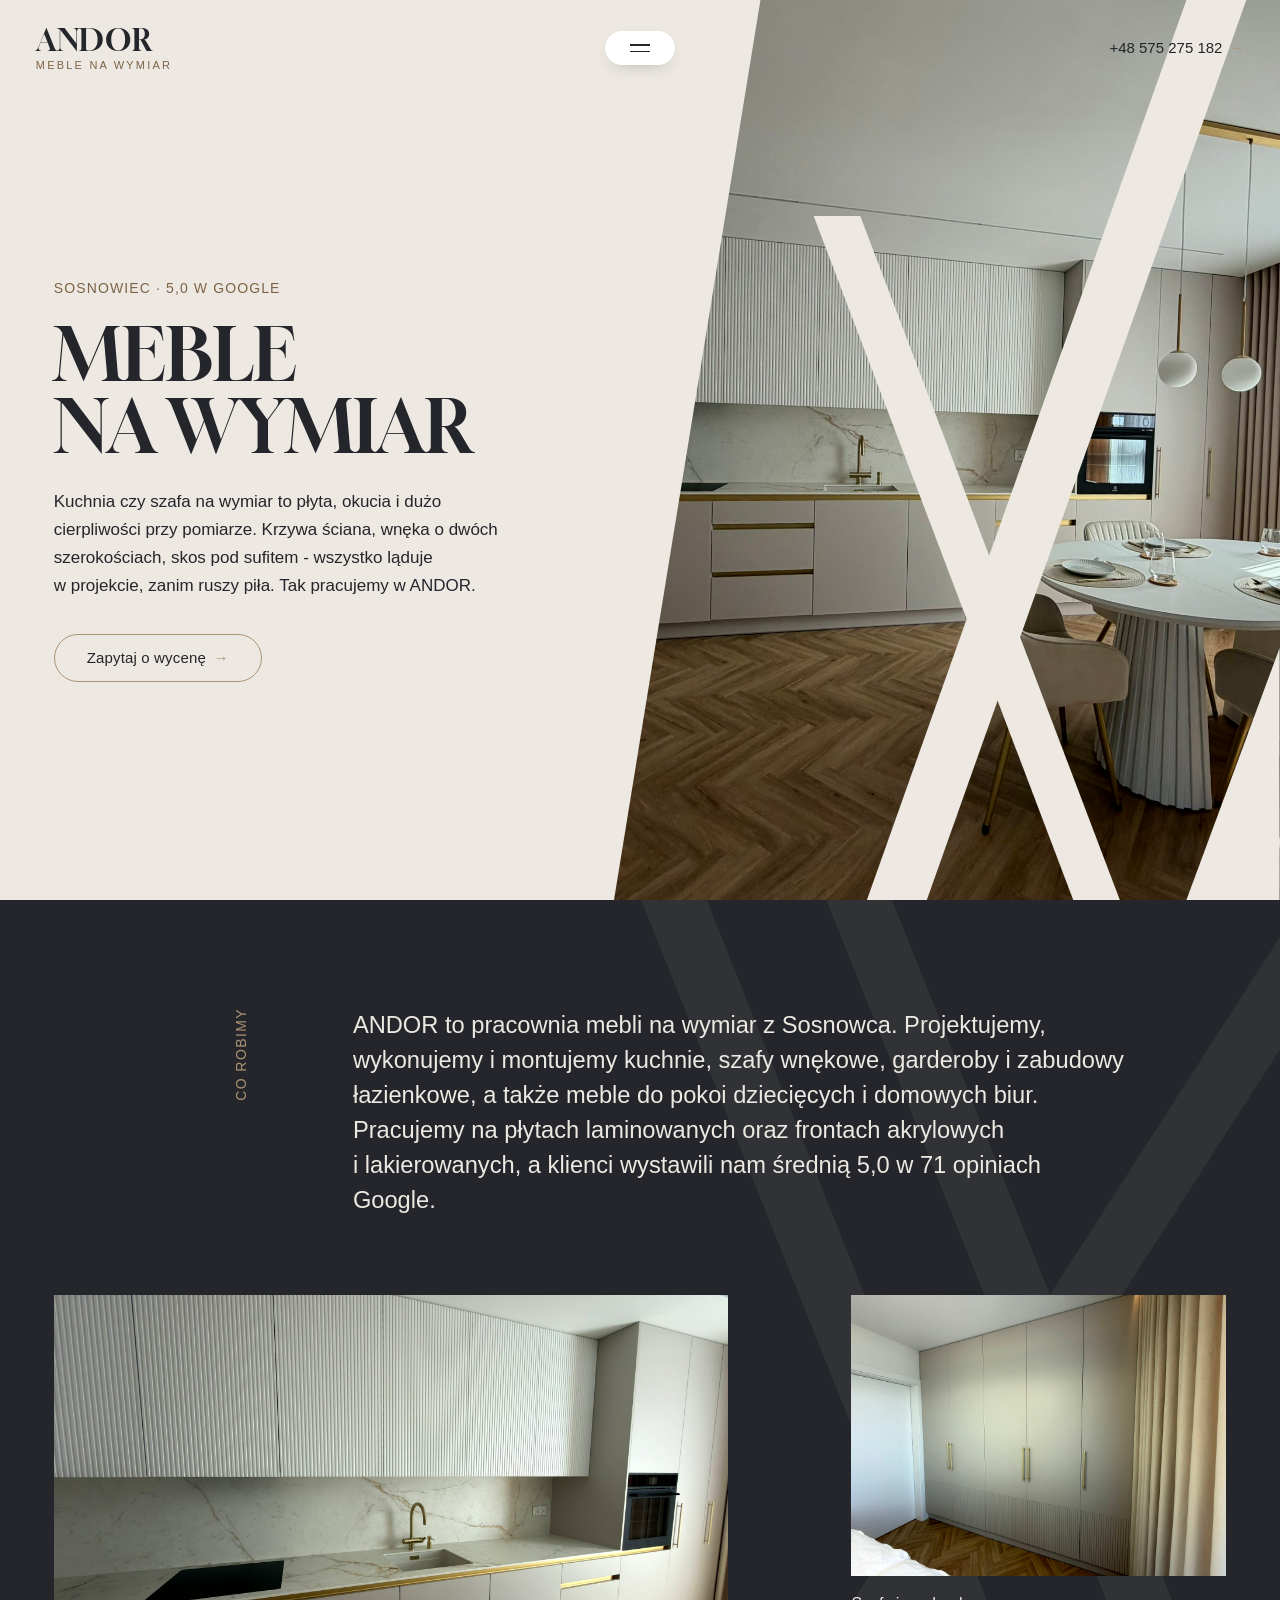
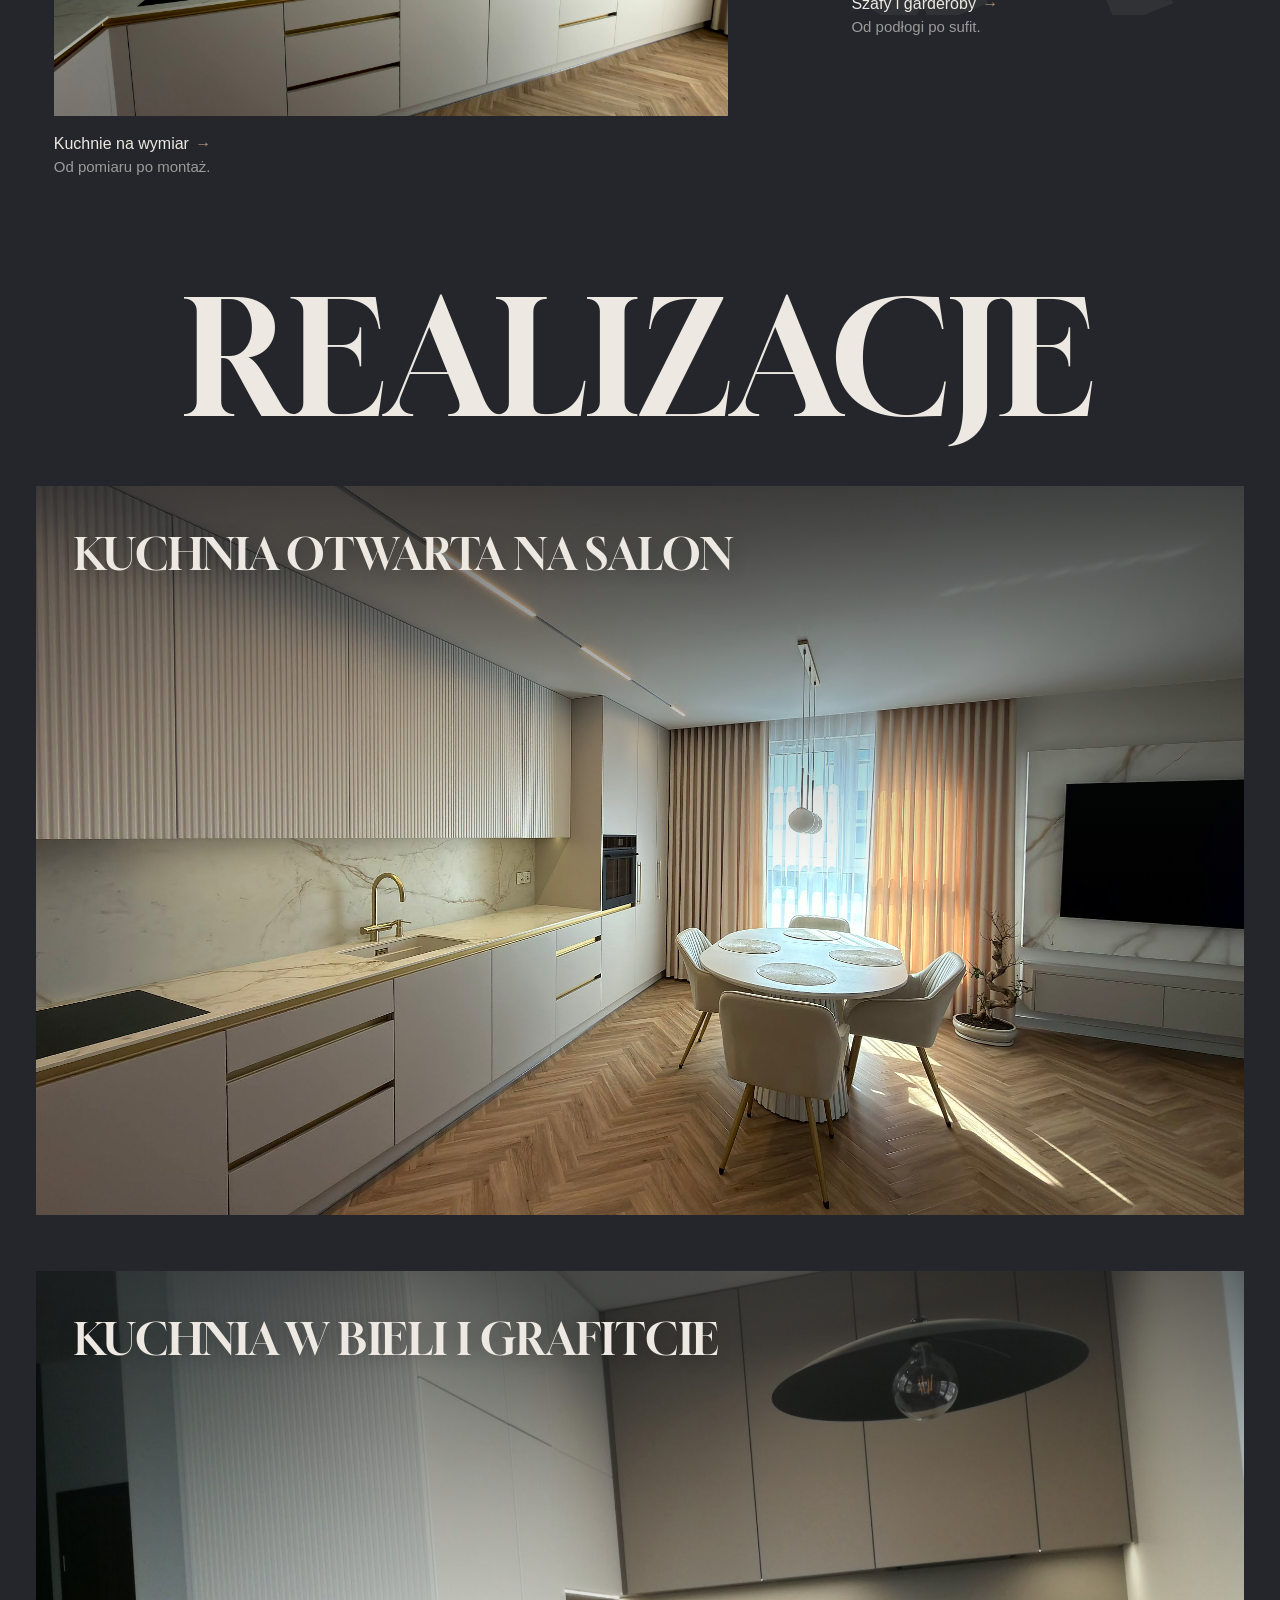
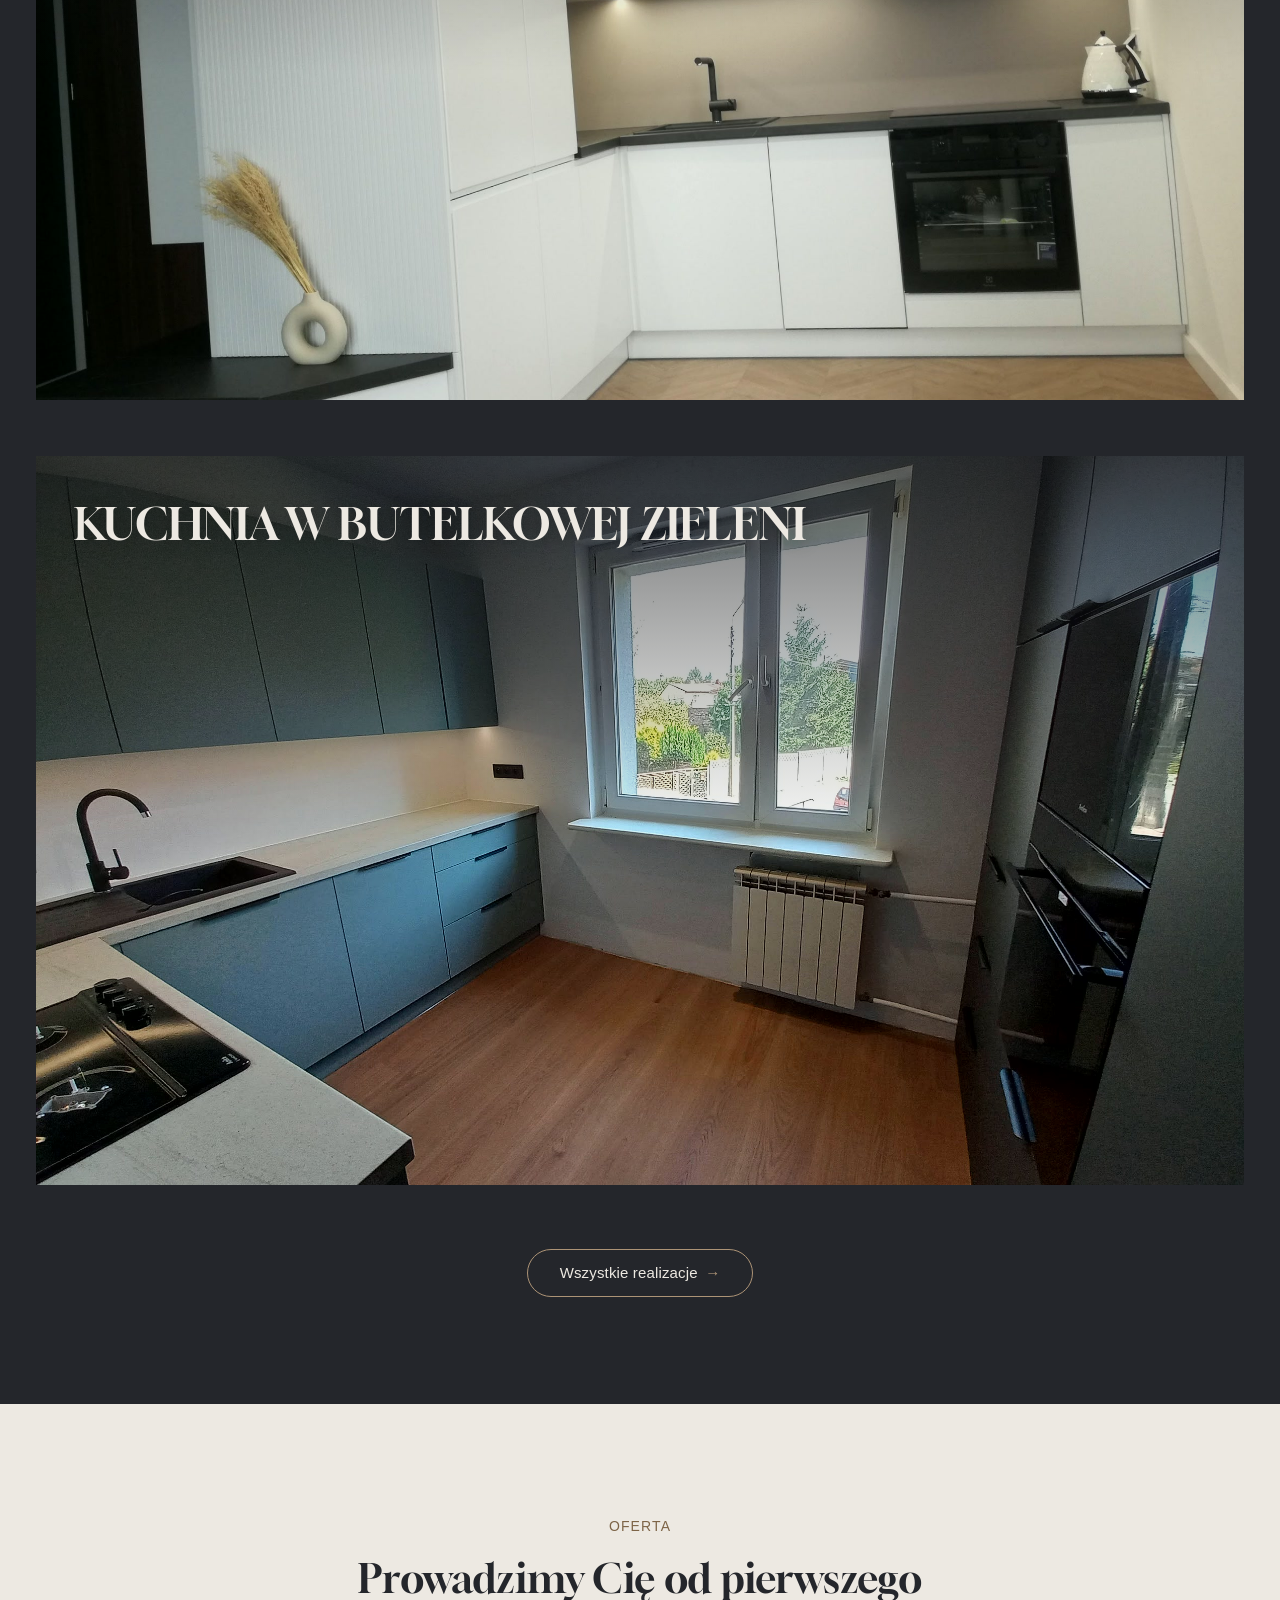
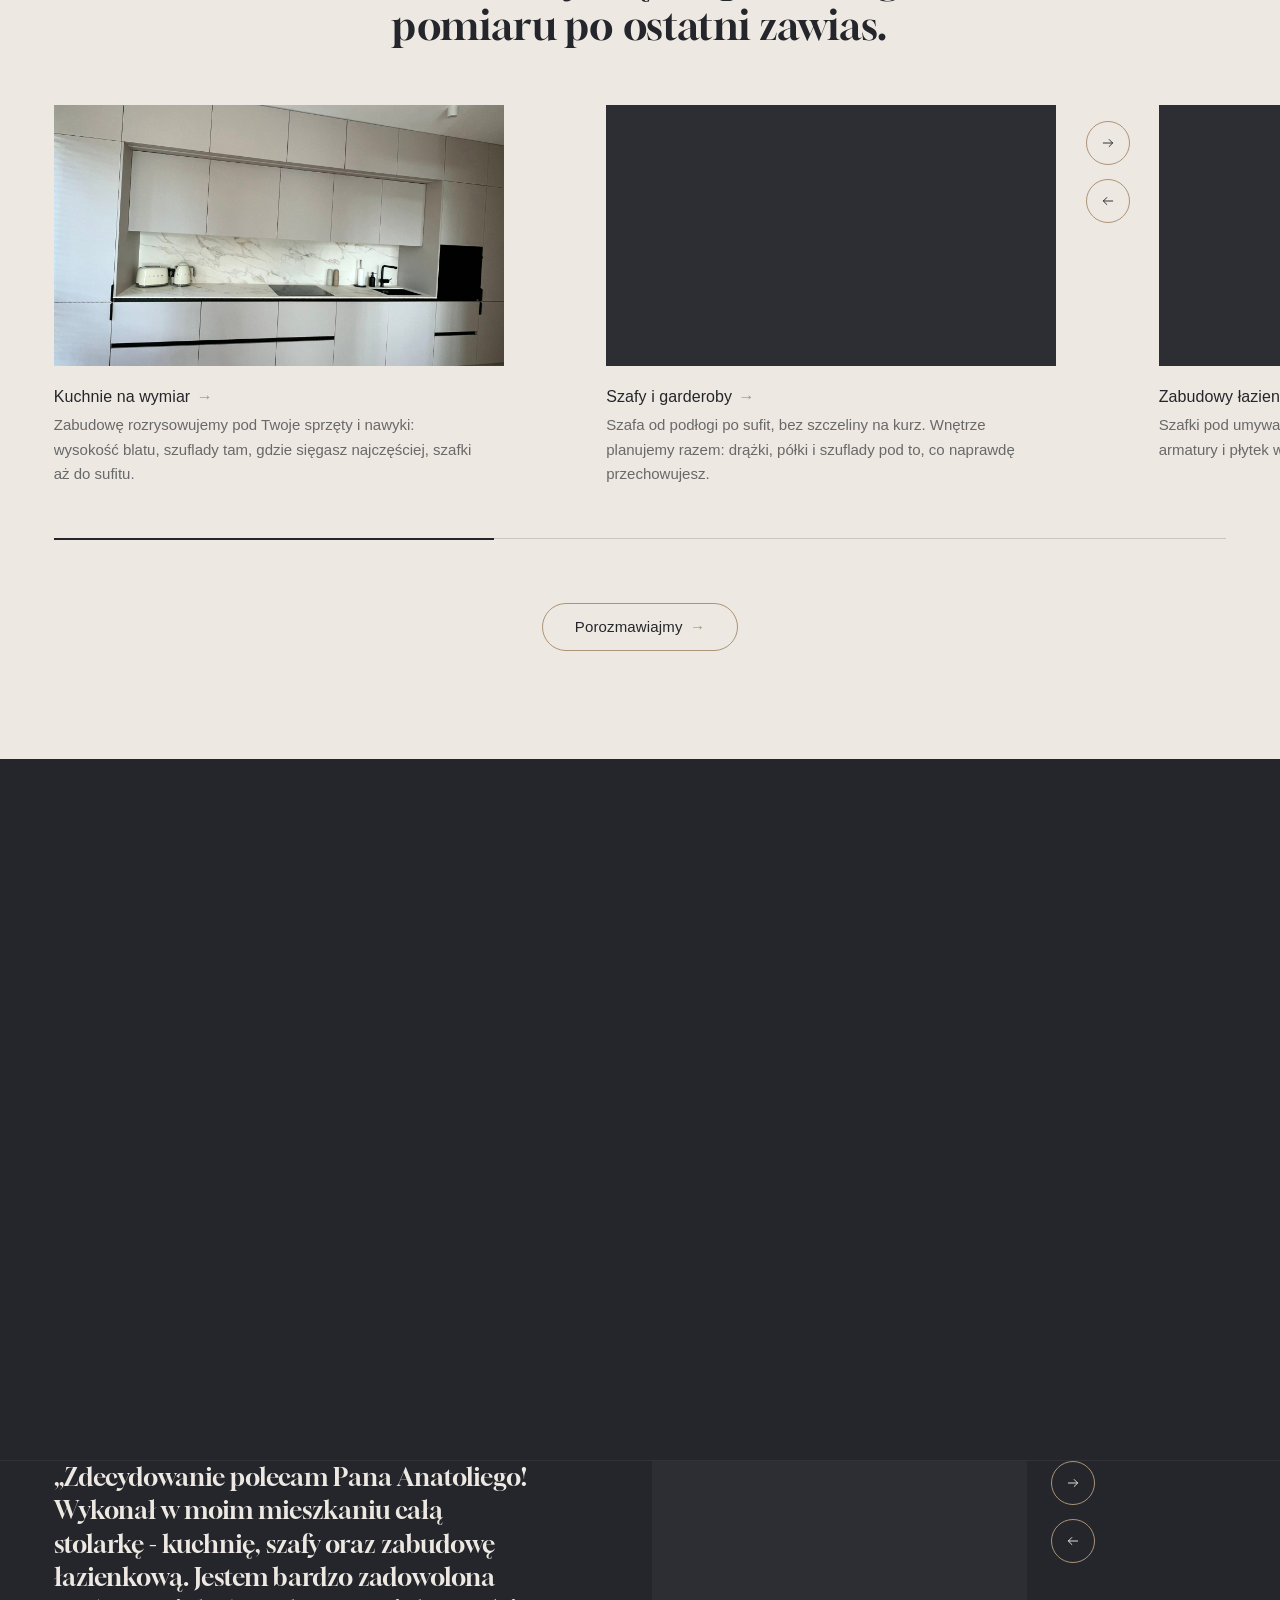
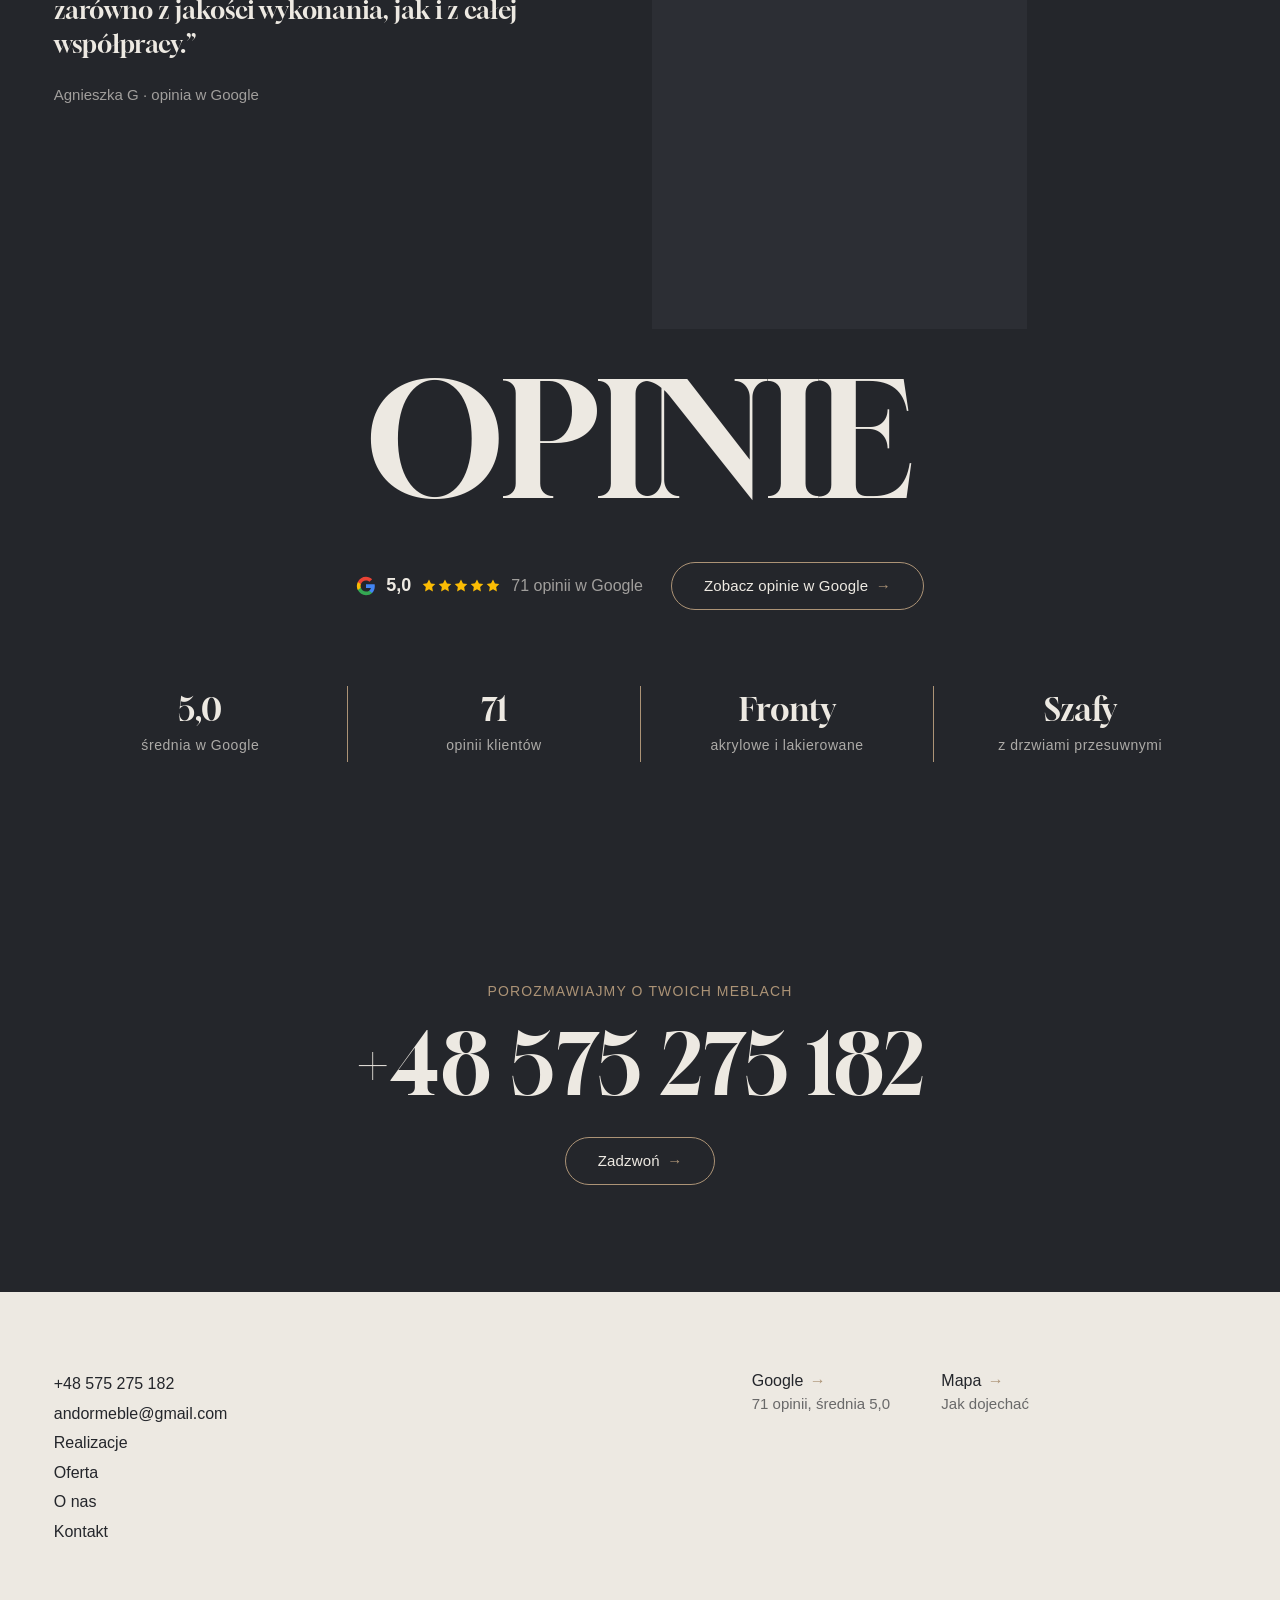
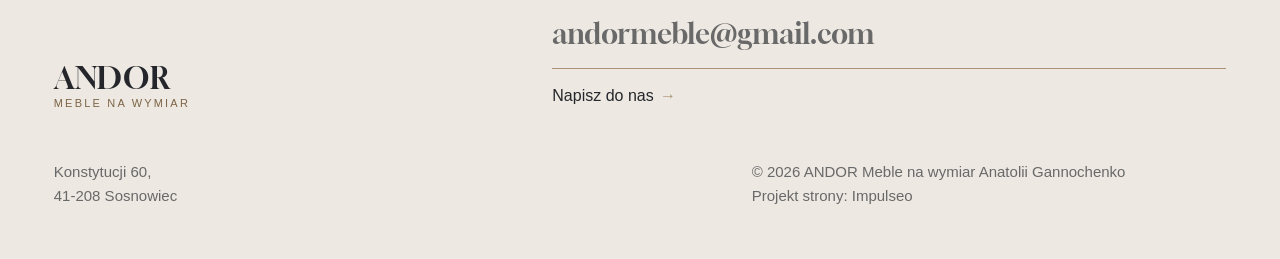
==== commit 2e07adc7: "[claude-edit][cmt:3ff2cd34-f5d6-450e-96fb-6711aa1aeb47] Przebudowa dema na układ wzoru klindworthroo" ====
--- a/index.html
+++ b/index.html
@@ -3,183 +3,207 @@
 <head>
 <meta charset="UTF-8">
 <meta name="viewport" content="width=device-width, initial-scale=1.0">
-<title>ANDOR Meble na wymiar Anatolii Gannochenko - stolarstwo i meble na wymiar</title>
-<meta name="description" content="Meble na wymiar w Sosnowcu: kuchnie, szafy i zabudowy pod Twoje wnętrze. Projekt, wykonanie i montaż, ocena 5,0 w Google. Zadzwoń: +48 575 275 182.">
+<title>ANDOR Meble na wymiar Anatolii Gannochenko - stolarstwo i&nbsp;meble na wymiar</title>
+<meta name="description" content="Meble na wymiar w Sosnowcu: kuchnie, szafy i zabudowy pod Twoje wnętrze. Projekt, wykonanie i montaż, ocena 5,0 w Google. Zadzwoń: +48 575 275 182.">
 <link rel="canonical" href="https://impulseo-pl.github.io/andor-meble-na-wymiar-anatolii-gannochenko/">
 <meta name="robots" content="noindex, nofollow">
+<meta name="theme-color" content="#ede9e2">
 <meta property="og:type" content="website">
 <meta property="og:locale" content="pl_PL">
 <meta property="og:site_name" content="ANDOR Meble na wymiar Anatolii Gannochenko">
 <meta property="og:title" content="ANDOR Meble na wymiar Anatolii Gannochenko - stolarstwo i meble na wymiar">
-<meta property="og:description" content="Meble na wymiar w Sosnowcu: kuchnie, szafy i zabudowy pod Twoje wnętrze. Projekt, wykonanie i montaż, ocena 5,0 w Google. Zadzwoń: +48 575 275 182.">
+<meta property="og:description" content="Meble na wymiar w Sosnowcu: kuchnie, szafy i zabudowy pod Twoje wnętrze. Projekt, wykonanie i montaż, ocena 5,0 w Google. Zadzwoń: +48 575 275 182.">
 <meta property="og:url" content="https://impulseo-pl.github.io/andor-meble-na-wymiar-anatolii-gannochenko/">
 <meta property="og:image" content="https://impulseo-pl.github.io/andor-meble-na-wymiar-anatolii-gannochenko/img/og.jpg">
 <meta property="og:image:width" content="1200">
 <meta property="og:image:height" content="630">
 <meta name="twitter:card" content="summary_large_image">
-<script type="application/ld+json">{"@context": "https://schema.org", "@type": "HomeAndConstructionBusiness", "name": "ANDOR Meble na wymiar Anatolii Gannochenko", "url": "https://impulseo-pl.github.io/andor-meble-na-wymiar-anatolii-gannochenko/", "telephone": "+48575275182", "image": "https://impulseo-pl.github.io/andor-meble-na-wymiar-anatolii-gannochenko/img/og.jpg", "areaServed": "Sosnowiec", "sameAs": ["https://www.google.com/maps/place/ANDOR+Meble+na+wymiar+Anatolii+Gannochenko/@50.2473196,19.1652448,715m/data=!4m6!3m5!1s0x4716c51454187bd5:0x3b35d7036b47fb32!8m2!3d50.2473196!4d19.1652448"]}</script>
+<script type="application/ld+json">{"@context": "https://schema.org", "@type": "HomeAndConstructionBusiness", "name": "ANDOR Meble na wymiar Anatolii Gannochenko", "url": "https://impulseo-pl.github.io/andor-meble-na-wymiar-anatolii-gannochenko/", "telephone": "+48575275182", "email": "andormeble@gmail.com", "image": "https://impulseo-pl.github.io/andor-meble-na-wymiar-anatolii-gannochenko/img/og.jpg", "areaServed": "Sosnowiec", "address": {"@type": "PostalAddress", "streetAddress": "Konstytucji 60", "postalCode": "41-208", "addressLocality": "Sosnowiec", "addressCountry": "PL"}, "aggregateRating": {"@type": "AggregateRating", "ratingValue": "5.0", "reviewCount": "71"}, "sameAs": ["https://www.google.com/maps/place/ANDOR+Meble+na+wymiar+Anatolii+Gannochenko/@50.2473196,19.1652448,715m/data=!4m6!3m5!1s0x4716c51454187bd5:0x3b35d7036b47fb32!8m2!3d50.2473196!4d19.1652448"]}</script>
 <link rel="preconnect" href="https://fonts.googleapis.com">
 <link rel="preconnect" href="https://fonts.gstatic.com" crossorigin>
-<link href="https://fonts.googleapis.com/css2?family=Lora:wght@500;600;700&family=Manrope:wght@400;500;600&display=swap" rel="stylesheet">
-<link rel="stylesheet" href="assets/styles.css?v=60526d56">
+<link rel="preconnect" href="https://api.fontshare.com" crossorigin>
+<link href="https://fonts.googleapis.com/css2?family=Gloock&display=swap" rel="stylesheet">
+<link href="https://api.fontshare.com/v2/css?f[]=satoshi@400,500,700&display=swap" rel="stylesheet">
+<link rel="stylesheet" href="assets/styles.css?v=20261013">
 </head>
 <body>
-
-<header class="nav">
-  <div class="wrap nav-inner">
-    <a class="brand" href="index.html"><span class="name">ANDOR</span><span class="sub">Meble na wymiar</span></a>
-    <nav class="nav-links">
-      <a href="index.html" class="active" aria-current="page">Strona główna</a>
-      <a href="realizacje.html">Realizacje</a>
-      <a href="oferta.html">Oferta</a>
-      <a href="o-nas.html">O nas</a>
-      <a href="kontakt.html">Kontakt</a>
-      <a href="kontakt.html" class="btn btn-accent">Zapytaj o wycenę</a>
-    </nav>
-    <button class="nav-toggle" aria-label="Menu"><span></span><span></span><span></span></button>
+<header class="site-header">
+  <div class="hd-in">
+    <a class="brand" href="index.html" aria-label="ANDOR Meble na wymiar - strona główna"><span class="bn">ANDOR</span><span class="bs">Meble na wymiar</span></a>
+    <button class="menu-pill" type="button" aria-label="Otwórz menu" aria-expanded="false" aria-controls="menu"><i></i><i></i></button>
+    <a class="hd-phone" href="tel:+48575275182"><svg class="tel-ico" viewBox="0 0 24 24" fill="none" aria-hidden="true"><path d="M6.6 10.8a15.5 15.5 0 0 0 6.6 6.6l2.2-2.2a1 1 0 0 1 1-.24 11.4 11.4 0 0 0 3.6.58 1 1 0 0 1 1 1V20a1 1 0 0 1-1 1A17 17 0 0 1 3 4a1 1 0 0 1 1-1h3.5a1 1 0 0 1 1 1c0 1.25.2 2.46.58 3.6a1 1 0 0 1-.25 1l-2.23 2.2Z" fill="currentColor"/></svg>+48 575 275 182 <span class="arr" aria-hidden="true">→</span></a>
   </div>
 </header>
-
-<main>
-<section class="hero-cine">
-  <img src="img/hero.jpg" fetchpriority="high" data-rotate="img/g2.jpg|img/g3.jpg" alt="ANDOR Meble na wymiar Anatolii Gannochenko - Meble na wymiar w Sosnowcu. Od pomiaru po montaż. " width="2324" height="1720">
-  <div class="wrap">
-    <div class="hero-copy">
-      <span class="eyebrow">Meble na wymiar</span>
-      <h1>Meble na wymiar w Sosnowcu. Od pomiaru po montaż. </h1>
-      <p class="lead">Najpierw pomiar i projekt, decyzja potem. Kuchnie, szafy i zabudowy łazienkowe robimy pod wymiar Twojego mieszkania.</p>
-      <div class="hero-actions">
-        <a href="realizacje.html" class="btn btn-accent">Zobacz realizacje <span class="arr">→</span></a>
-        <a href="kontakt.html" class="btn btn-ghost btn-on-dark">Zapytaj o wycenę</a>
-      </div>
-      <div style="margin-top:var(--space-6);color:#fff;font-weight:600;letter-spacing:.02em;opacity:.92"><span class="g-badge"><svg class="gb-ico" viewBox="0 0 24 24" width="18" height="18" aria-hidden="true"><path fill="#4285F4" d="M22.56 12.25c0-.78-.07-1.53-.2-2.25H12v4.26h5.92c-.26 1.37-1.04 2.53-2.21 3.31v2.77h3.57c2.08-1.92 3.28-4.74 3.28-8.09z"/><path fill="#34A853" d="M12 23c2.97 0 5.46-.98 7.28-2.66l-3.57-2.77c-.98.66-2.23 1.06-3.71 1.06-2.86 0-5.29-1.93-6.16-4.53H2.18v2.84C3.99 20.53 7.7 23 12 23z"/><path fill="#FBBC05" d="M5.84 14.09c-.22-.66-.35-1.36-.35-2.09s.13-1.43.35-2.09V7.07H2.18C1.43 8.55 1 10.22 1 12s.43 3.45 1.18 4.93l2.85-2.22.81-.62z"/><path fill="#EA4335" d="M12 5.38c1.62 0 3.06.56 4.21 1.64l3.15-3.15C17.45 2.09 14.97 1 12 1 7.7 1 3.99 3.47 2.18 7.07l3.66 2.84c.87-2.6 3.3-4.53 6.16-4.53z"/></svg><b class="gb-ocena">5,0</b><svg class="gb-stars" viewBox="0 0 90 18" width="74" height="14.8" aria-hidden="true"><g fill="currentColor" opacity=".26"><path transform="translate(0,0)" d="M9 1.6l2.2 4.46 4.92.72-3.56 3.47.84 4.9L9 12.74l-4.4 2.31.84-4.9L1.88 6.68l4.92-.72L9 1.6Z"/><path transform="translate(18,0)" d="M9 1.6l2.2 4.46 4.92.72-3.56 3.47.84 4.9L9 12.74l-4.4 2.31.84-4.9L1.88 6.68l4.92-.72L9 1.6Z"/><path transform="translate(36,0)" d="M9 1.6l2.2 4.46 4.92.72-3.56 3.47.84 4.9L9 12.74l-4.4 2.31.84-4.9L1.88 6.68l4.92-.72L9 1.6Z"/><path transform="translate(54,0)" d="M9 1.6l2.2 4.46 4.92.72-3.56 3.47.84 4.9L9 12.74l-4.4 2.31.84-4.9L1.88 6.68l4.92-.72L9 1.6Z"/><path transform="translate(72,0)" d="M9 1.6l2.2 4.46 4.92.72-3.56 3.47.84 4.9L9 12.74l-4.4 2.31.84-4.9L1.88 6.68l4.92-.72L9 1.6Z"/></g><clipPath id="gs1000"><rect x="0" y="0" width="90.0" height="18"/></clipPath><g fill="#FBBC04" clip-path="url(#gs1000)"><path transform="translate(0,0)" d="M9 1.6l2.2 4.46 4.92.72-3.56 3.47.84 4.9L9 12.74l-4.4 2.31.84-4.9L1.88 6.68l4.92-.72L9 1.6Z"/><path transform="translate(18,0)" d="M9 1.6l2.2 4.46 4.92.72-3.56 3.47.84 4.9L9 12.74l-4.4 2.31.84-4.9L1.88 6.68l4.92-.72L9 1.6Z"/><path transform="translate(36,0)" d="M9 1.6l2.2 4.46 4.92.72-3.56 3.47.84 4.9L9 12.74l-4.4 2.31.84-4.9L1.88 6.68l4.92-.72L9 1.6Z"/><path transform="translate(54,0)" d="M9 1.6l2.2 4.46 4.92.72-3.56 3.47.84 4.9L9 12.74l-4.4 2.31.84-4.9L1.88 6.68l4.92-.72L9 1.6Z"/><path transform="translate(72,0)" d="M9 1.6l2.2 4.46 4.92.72-3.56 3.47.84 4.9L9 12.74l-4.4 2.31.84-4.9L1.88 6.68l4.92-.72L9 1.6Z"/></g></svg><span class="gb-txt">71 opinii w Google</span></span></div>
-    </div>
-  </div>
-</section>
-<section class="strip n-5" style="padding-block:0">
-  <div class="wrap">
-    <div class="item reveal"><div class="k">5,0 na Google</div><div class="v"></div></div>
-    <div class="item reveal"><div class="k">Kuchnie i garderoby</div><div class="v"></div></div>
-    <div class="item reveal"><div class="k">Fronty akrylowe</div><div class="v"></div></div>
-    <div class="item reveal"><div class="k">Od pomiaru po montaż</div><div class="v"></div></div>
-    <div class="item reveal"><div class="k">Zabudowy łazienkowe</div><div class="v"></div></div>
-  </div>
-</section>
-<section class="opinie-mini" aria-label="Opinie klientów">
-  <div class="wrap">
-    <div class="om-row">
-      <div class="om-item reveal"><blockquote>„Zdecydowanie polecam Pana Anatoliego!”</blockquote><span class="om-autor">Agnieszka G</span></div>
-      <div class="om-item reveal"><blockquote>„Polecam serdecznie firmę Andor Meble.”</blockquote><span class="om-autor">Dagmara Szymocha</span></div>
-      <div class="om-item reveal"><blockquote>„Chciałam polecić firmę ANDOR MEBLE, Pana Anatola.”</blockquote><span class="om-autor">Ilona</span></div>
-    </div>
-  </div>
-</section>
-<section>
-  <div class="wrap split">
-    <div class="split-art reveal"><img src="img/g1.jpg" alt="ANDOR Meble na wymiar Anatolii Gannochenko - realizacja" loading="lazy" width="1730" height="2332" decoding="async"></div>
-    <div class="split-copy reveal">
-      <span class="eyebrow">O nas</span>
-      <h2>Jak pracujemy</h2>
-      <p class="muted">Najwięcej czasu schodzi przy pomiarze i projekcie, bo tam rozstrzyga się cała praca. Krzywa ściana albo wnęka o dwóch szerokościach - to musi być w projekcie, zanim ruszy piła.</p>
-      <p class="muted">Sam montaż idzie potem szybko i sprawnie.</p>
-      <a href="o-nas.html" class="btn btn-ghost">Poznaj nas <span class="arr">→</span></a>
-    </div>
-  </div>
-</section>
-<section class="gateways-band">
-  <div class="wrap">
-    <div class="gateways">
-      <a href="oferta.html" class="gateway reveal"><img src="img/g4.jpg" alt="Kuchnie na wymiar" loading="lazy" width="2400" height="1800" decoding="async"><span class="g-ttl">Kuchnie na wymiar</span></a>
-      <a href="oferta.html" class="gateway reveal"><img src="img/g5.jpg" alt="Szafy i garderoby" loading="lazy" width="2246" height="1618" decoding="async"><span class="g-ttl">Szafy i garderoby</span></a>
-      <a href="oferta.html" class="gateway reveal"><img src="img/g6.jpg" alt="Zabudowy wnęk i skosów" loading="lazy" width="2308" height="1700" decoding="async"><span class="g-ttl">Zabudowy wnęk i skosów</span></a>
-    </div>
-  </div>
-</section>
-<section class="stopklatka" aria-hidden="true">
-  <div class="stk-bg" style="background-image:url(img/g7.jpg)"></div>
-</section>
-<section class="opinie">
-  <div class="wrap">
-    <div class="head center reveal">
-      <span class="eyebrow">Opinie</span>
-      <h2>Co mówią klienci</h2>
-    </div>
-    <p class="op-meta reveal"><span class="g-badge"><svg class="gb-ico" viewBox="0 0 24 24" width="18" height="18" aria-hidden="true"><path fill="#4285F4" d="M22.56 12.25c0-.78-.07-1.53-.2-2.25H12v4.26h5.92c-.26 1.37-1.04 2.53-2.21 3.31v2.77h3.57c2.08-1.92 3.28-4.74 3.28-8.09z"/><path fill="#34A853" d="M12 23c2.97 0 5.46-.98 7.28-2.66l-3.57-2.77c-.98.66-2.23 1.06-3.71 1.06-2.86 0-5.29-1.93-6.16-4.53H2.18v2.84C3.99 20.53 7.7 23 12 23z"/><path fill="#FBBC05" d="M5.84 14.09c-.22-.66-.35-1.36-.35-2.09s.13-1.43.35-2.09V7.07H2.18C1.43 8.55 1 10.22 1 12s.43 3.45 1.18 4.93l2.85-2.22.81-.62z"/><path fill="#EA4335" d="M12 5.38c1.62 0 3.06.56 4.21 1.64l3.15-3.15C17.45 2.09 14.97 1 12 1 7.7 1 3.99 3.47 2.18 7.07l3.66 2.84c.87-2.6 3.3-4.53 6.16-4.53z"/></svg><b class="gb-ocena">5,0</b><svg class="gb-stars" viewBox="0 0 90 18" width="74" height="14.8" aria-hidden="true"><g fill="currentColor" opacity=".26"><path transform="translate(0,0)" d="M9 1.6l2.2 4.46 4.92.72-3.56 3.47.84 4.9L9 12.74l-4.4 2.31.84-4.9L1.88 6.68l4.92-.72L9 1.6Z"/><path transform="translate(18,0)" d="M9 1.6l2.2 4.46 4.92.72-3.56 3.47.84 4.9L9 12.74l-4.4 2.31.84-4.9L1.88 6.68l4.92-.72L9 1.6Z"/><path transform="translate(36,0)" d="M9 1.6l2.2 4.46 4.92.72-3.56 3.47.84 4.9L9 12.74l-4.4 2.31.84-4.9L1.88 6.68l4.92-.72L9 1.6Z"/><path transform="translate(54,0)" d="M9 1.6l2.2 4.46 4.92.72-3.56 3.47.84 4.9L9 12.74l-4.4 2.31.84-4.9L1.88 6.68l4.92-.72L9 1.6Z"/><path transform="translate(72,0)" d="M9 1.6l2.2 4.46 4.92.72-3.56 3.47.84 4.9L9 12.74l-4.4 2.31.84-4.9L1.88 6.68l4.92-.72L9 1.6Z"/></g><clipPath id="gs1000"><rect x="0" y="0" width="90.0" height="18"/></clipPath><g fill="#FBBC04" clip-path="url(#gs1000)"><path transform="translate(0,0)" d="M9 1.6l2.2 4.46 4.92.72-3.56 3.47.84 4.9L9 12.74l-4.4 2.31.84-4.9L1.88 6.68l4.92-.72L9 1.6Z"/><path transform="translate(18,0)" d="M9 1.6l2.2 4.46 4.92.72-3.56 3.47.84 4.9L9 12.74l-4.4 2.31.84-4.9L1.88 6.68l4.92-.72L9 1.6Z"/><path transform="translate(36,0)" d="M9 1.6l2.2 4.46 4.92.72-3.56 3.47.84 4.9L9 12.74l-4.4 2.31.84-4.9L1.88 6.68l4.92-.72L9 1.6Z"/><path transform="translate(54,0)" d="M9 1.6l2.2 4.46 4.92.72-3.56 3.47.84 4.9L9 12.74l-4.4 2.31.84-4.9L1.88 6.68l4.92-.72L9 1.6Z"/><path transform="translate(72,0)" d="M9 1.6l2.2 4.46 4.92.72-3.56 3.47.84 4.9L9 12.74l-4.4 2.31.84-4.9L1.88 6.68l4.92-.72L9 1.6Z"/></g></svg><span class="gb-txt">71 opinii w Google</span></span></p>
-    <p class="op-meta reveal"><a class="op-google" href="https://www.google.com/maps/place/ANDOR+Meble+na+wymiar+Anatolii+Gannochenko/@50.2473196,19.1652448,715m/data=!4m6!3m5!1s0x4716c51454187bd5:0x3b35d7036b47fb32!8m2!3d50.2473196!4d19.1652448" target="_blank" rel="noopener"><svg class="op-g-ico" viewBox="0 0 24 24" width="17" height="17" aria-hidden="true"><path fill="#4285F4" d="M22.56 12.25c0-.78-.07-1.53-.2-2.25H12v4.26h5.92c-.26 1.37-1.04 2.53-2.21 3.31v2.77h3.57c2.08-1.92 3.28-4.74 3.28-8.09z"/><path fill="#34A853" d="M12 23c2.97 0 5.46-.98 7.28-2.66l-3.57-2.77c-.98.66-2.23 1.06-3.71 1.06-2.86 0-5.29-1.93-6.16-4.53H2.18v2.84C3.99 20.53 7.7 23 12 23z"/><path fill="#FBBC05" d="M5.84 14.09c-.22-.66-.35-1.36-.35-2.09s.13-1.43.35-2.09V7.07H2.18C1.43 8.55 1 10.22 1 12s.43 3.45 1.18 4.93l2.85-2.22.81-.62z"/><path fill="#EA4335" d="M12 5.38c1.62 0 3.06.56 4.21 1.64l3.15-3.15C17.45 2.09 14.97 1 12 1 7.7 1 3.99 3.47 2.18 7.07l3.66 2.84c.87-2.6 3.3-4.53 6.16-4.53z"/></svg><span>Zobacz opinie w Google</span><span class="arr">→</span></a></p>
-    <div class="opinie-grid">
-      <figure class="op-card reveal"><span class="op-star"><svg class="ico-star" width="14" height="14" viewBox="0 0 24 24" style="vertical-align:-2px" aria-hidden="true"><path d="M12 2.8l2.85 5.8 6.4.93-4.63 4.5 1.1 6.37L12 17.4l-5.72 3 1.1-6.37-4.63-4.5 6.4-.93L12 2.8Z" fill="currentColor"/></svg><svg class="ico-star" width="14" height="14" viewBox="0 0 24 24" style="vertical-align:-2px" aria-hidden="true"><path d="M12 2.8l2.85 5.8 6.4.93-4.63 4.5 1.1 6.37L12 17.4l-5.72 3 1.1-6.37-4.63-4.5 6.4-.93L12 2.8Z" fill="currentColor"/></svg><svg class="ico-star" width="14" height="14" viewBox="0 0 24 24" style="vertical-align:-2px" aria-hidden="true"><path d="M12 2.8l2.85 5.8 6.4.93-4.63 4.5 1.1 6.37L12 17.4l-5.72 3 1.1-6.37-4.63-4.5 6.4-.93L12 2.8Z" fill="currentColor"/></svg><svg class="ico-star" width="14" height="14" viewBox="0 0 24 24" style="vertical-align:-2px" aria-hidden="true"><path d="M12 2.8l2.85 5.8 6.4.93-4.63 4.5 1.1 6.37L12 17.4l-5.72 3 1.1-6.37-4.63-4.5 6.4-.93L12 2.8Z" fill="currentColor"/></svg><svg class="ico-star" width="14" height="14" viewBox="0 0 24 24" style="vertical-align:-2px" aria-hidden="true"><path d="M12 2.8l2.85 5.8 6.4.93-4.63 4.5 1.1 6.37L12 17.4l-5.72 3 1.1-6.37-4.63-4.5 6.4-.93L12 2.8Z" fill="currentColor"/></svg></span><blockquote>Zdecydowanie polecam Pana Anatoliego! Wykonał w moim mieszkaniu całą stolarkę - kuchnię, szafy oraz zabudowę łazienkową. Jestem bardzo zadowolona zarówno z jakości wykonania, jak i z całej współpracy.</blockquote><span class="op-autor">Agnieszka G</span></figure>
-      <figure class="op-card reveal"><span class="op-star"><svg class="ico-star" width="14" height="14" viewBox="0 0 24 24" style="vertical-align:-2px" aria-hidden="true"><path d="M12 2.8l2.85 5.8 6.4.93-4.63 4.5 1.1 6.37L12 17.4l-5.72 3 1.1-6.37-4.63-4.5 6.4-.93L12 2.8Z" fill="currentColor"/></svg><svg class="ico-star" width="14" height="14" viewBox="0 0 24 24" style="vertical-align:-2px" aria-hidden="true"><path d="M12 2.8l2.85 5.8 6.4.93-4.63 4.5 1.1 6.37L12 17.4l-5.72 3 1.1-6.37-4.63-4.5 6.4-.93L12 2.8Z" fill="currentColor"/></svg><svg class="ico-star" width="14" height="14" viewBox="0 0 24 24" style="vertical-align:-2px" aria-hidden="true"><path d="M12 2.8l2.85 5.8 6.4.93-4.63 4.5 1.1 6.37L12 17.4l-5.72 3 1.1-6.37-4.63-4.5 6.4-.93L12 2.8Z" fill="currentColor"/></svg><svg class="ico-star" width="14" height="14" viewBox="0 0 24 24" style="vertical-align:-2px" aria-hidden="true"><path d="M12 2.8l2.85 5.8 6.4.93-4.63 4.5 1.1 6.37L12 17.4l-5.72 3 1.1-6.37-4.63-4.5 6.4-.93L12 2.8Z" fill="currentColor"/></svg><svg class="ico-star" width="14" height="14" viewBox="0 0 24 24" style="vertical-align:-2px" aria-hidden="true"><path d="M12 2.8l2.85 5.8 6.4.93-4.63 4.5 1.1 6.37L12 17.4l-5.72 3 1.1-6.37-4.63-4.5 6.4-.93L12 2.8Z" fill="currentColor"/></svg></span><blockquote>Polecam serdecznie firmę Andor Meble. Wyróżnia ich duży profesjonalizm, dbałość o detale oraz wysoką jakość wykonania. Na każdym etapie współpracy można liczyć na cierpliwość, elastyczne podejście do potrzeb klienta oraz fachowe wsparcie. Dodatkowym atutem jest szybki i sprawny montaż. Zdecydowanie polecam każdemu, kto szuka solidnych mebli na wymiar.</blockquote><span class="op-autor">Dagmara Szymocha</span></figure>
-      <figure class="op-card reveal"><span class="op-star"><svg class="ico-star" width="14" height="14" viewBox="0 0 24 24" style="vertical-align:-2px" aria-hidden="true"><path d="M12 2.8l2.85 5.8 6.4.93-4.63 4.5 1.1 6.37L12 17.4l-5.72 3 1.1-6.37-4.63-4.5 6.4-.93L12 2.8Z" fill="currentColor"/></svg><svg class="ico-star" width="14" height="14" viewBox="0 0 24 24" style="vertical-align:-2px" aria-hidden="true"><path d="M12 2.8l2.85 5.8 6.4.93-4.63 4.5 1.1 6.37L12 17.4l-5.72 3 1.1-6.37-4.63-4.5 6.4-.93L12 2.8Z" fill="currentColor"/></svg><svg class="ico-star" width="14" height="14" viewBox="0 0 24 24" style="vertical-align:-2px" aria-hidden="true"><path d="M12 2.8l2.85 5.8 6.4.93-4.63 4.5 1.1 6.37L12 17.4l-5.72 3 1.1-6.37-4.63-4.5 6.4-.93L12 2.8Z" fill="currentColor"/></svg><svg class="ico-star" width="14" height="14" viewBox="0 0 24 24" style="vertical-align:-2px" aria-hidden="true"><path d="M12 2.8l2.85 5.8 6.4.93-4.63 4.5 1.1 6.37L12 17.4l-5.72 3 1.1-6.37-4.63-4.5 6.4-.93L12 2.8Z" fill="currentColor"/></svg><svg class="ico-star" width="14" height="14" viewBox="0 0 24 24" style="vertical-align:-2px" aria-hidden="true"><path d="M12 2.8l2.85 5.8 6.4.93-4.63 4.5 1.1 6.37L12 17.4l-5.72 3 1.1-6.37-4.63-4.5 6.4-.93L12 2.8Z" fill="currentColor"/></svg></span><blockquote>Chciałam polecić firmę ANDOR MEBLE, Pana Anatola. Profesjonalista w swoim fachu. Rzetelny, dokładny, dbający o szczegóły, terminowy, meble wykonane w dobrej cenie. Polecam z czystym sumieniem. Jeżeli szukacie wykonawcę mebli na wymiar, to jest strzał w dziesiątkę.</blockquote><span class="op-autor">Ilona</span></figure>
-    </div>
-  </div>
-</section>
-<section>
-  <div class="wrap">
-    <div class="head reveal">
-      <span class="eyebrow">Realizacje</span>
-      <h2>Z ostatnich montaży</h2>
-      <p>Zdjęcia z naszych montaży, w domach klientów - żadnych wizualizacji z katalogu. Tak te meble wyglądają na co dzień.</p>
-    </div>
-    <div class="gallery">
-      <div class="tile t-two3 reveal"><img src="img/g8.jpg" alt="ANDOR Meble na wymiar Anatolii Gannochenko" loading="lazy" width="1800" height="2400" decoding="async"></div>
-      <div class="tile t-third reveal"><img src="img/g9.jpg" alt="ANDOR Meble na wymiar Anatolii Gannochenko" loading="lazy" width="2400" height="1800" decoding="async"></div>
-      <div class="tile t-third reveal"><img src="img/g10.jpg" alt="ANDOR Meble na wymiar Anatolii Gannochenko" loading="lazy" width="1628" height="2254" decoding="async"></div>
-      <div class="tile t-third reveal"><img src="img/g11.jpg" alt="ANDOR Meble na wymiar Anatolii Gannochenko" loading="lazy" width="1800" height="2400" decoding="async"></div>
-      <div class="tile t-third reveal"><img src="img/g12.jpg" alt="ANDOR Meble na wymiar Anatolii Gannochenko" loading="lazy" width="1800" height="2400" decoding="async"></div>
-    </div>
-    <div style="margin-top:var(--space-7)" class="reveal"><a href="realizacje.html" class="btn btn-accent">Pełna galeria <span class="arr">→</span></a></div>
-  </div>
-</section>
-<section class="cta">
-  <div class="wrap">
-    <div class="reveal">
-      <span class="eyebrow">Współpraca</span>
-      <h2>Zacznijmy od krótkiej rozmowy.</h2>
-      <p>Odezwij się z pytaniem - odpowiemy konkretnie, nic za to nie płacisz.</p>
-    </div>
-    <div class="cta-actions reveal">
-      <a href="kontakt.html" class="btn btn-light">Zapytaj o wycenę <span class="arr">→</span></a>
-      <a href="tel:+48575275182" class="btn btn-ghost btn-ghost-cta">+48 575 275 182</a>
-    </div>
-  </div>
-</section>
-</main>
-
-<footer>
-  <div class="wrap">
-    <div class="foot-grid">
-      <div class="foot-brand">
-        <div class="name">ANDOR Meble na wymiar Anatolii Gannochenko</div>
-        <p>Najpierw pomiar i projekt, decyzja potem. Kuchnie, szafy i zabudowy łazienkowe robimy pod wymiar Twojego mieszkania.</p>
-      </div>
-      <div class="foot-col">
-        <h4>Nawigacja</h4>
-        <a href="index.html">Strona główna</a>
+<div class="menu" id="menu">
+  <div class="wrap">
+    <div class="menu-grid">
+      <nav class="menu-main" aria-label="Menu główne">
+        <a href="index.html" aria-current="page">Strona główna</a>
         <a href="realizacje.html">Realizacje</a>
         <a href="oferta.html">Oferta</a>
-        <a href="o-nas.html">O nas</a>
+        <a href="o-nas.html">O&nbsp;nas</a>
         <a href="kontakt.html">Kontakt</a>
-      </div>
-      <div class="foot-col">
-        <h4>Kontakt</h4>
+      </nav>
+      <div class="menu-sub">
+        <p>Oferta</p>
+        <a href="oferta.html">Kuchnie na wymiar</a>
+        <a href="oferta.html">Szafy i&nbsp;garderoby</a>
+        <a href="oferta.html">Zabudowy łazienkowe</a>
+        <a href="oferta.html">Meble RTV i&nbsp;pokojowe</a>
+        <a href="oferta.html">Pokoje dziecięce i&nbsp;biura</a>
+        <a href="oferta.html">Przedpokoje i&nbsp;wnęki</a>
+      </div>
+      <div class="menu-sub">
+        <p>Kontakt</p>
         <a href="tel:+48575275182">+48 575 275 182</a>
         <a href="mailto:andormeble@gmail.com">andormeble@gmail.com</a>
-        <p>Konstytucji 60, 41-208 Sosnowiec</p>
-        <a href="https://www.google.com/maps/place/ANDOR+Meble+na+wymiar+Anatolii+Gannochenko/@50.2473196,19.1652448,715m/data=!4m6!3m5!1s0x4716c51454187bd5:0x3b35d7036b47fb32!8m2!3d50.2473196!4d19.1652448" target="_blank" rel="noopener">Jak dojechać →</a>
-      <div class="foot-soc">
-        <a class="soc" href="https://www.google.com/maps/place/ANDOR+Meble+na+wymiar+Anatolii+Gannochenko/@50.2473196,19.1652448,715m/data=!4m6!3m5!1s0x4716c51454187bd5:0x3b35d7036b47fb32!8m2!3d50.2473196!4d19.1652448" target="_blank" rel="noopener" aria-label="Google - ANDOR Meble na wymiar Anatolii Gannochenko"><svg viewBox="0 0 24 24" aria-hidden="true" focusable="false"><path d="M12.48 10.92v3.28h7.84c-.24 1.84-.853 3.187-1.787 4.133-1.147 1.147-2.933 2.4-6.053 2.4-4.827 0-8.6-3.893-8.6-8.72s3.773-8.72 8.6-8.72c2.6 0 4.507 1.027 5.907 2.347l2.307-2.307C18.747 1.44 16.133 0 12.48 0 5.867 0 .307 5.387.307 12s5.56 12 12.173 12c3.573 0 6.267-1.173 8.373-3.36 2.16-2.16 2.84-5.213 2.84-7.667 0-.76-.053-1.467-.173-2.053H12.48z" fill="currentColor"/></svg></a>
-      </div>
-      </div>
-    </div>
-    <div class="foot-bot">
-      <span>© 2026 ANDOR Meble na wymiar Anatolii Gannochenko</span>
-      <span>Projekt strony: <a class="foot-credit" href="https://impulseo.pl" target="_blank" rel="noopener">Impulseo</a></span>
+        <span>Konstytucji 60, 41-208 Sosnowiec</span>
+        <a href="https://www.google.com/maps/place/ANDOR+Meble+na+wymiar+Anatolii+Gannochenko/@50.2473196,19.1652448,715m/data=!4m6!3m5!1s0x4716c51454187bd5:0x3b35d7036b47fb32!8m2!3d50.2473196!4d19.1652448" target="_blank" rel="noopener">Opinie w&nbsp;Google</a>
+      </div>
+    </div>
+  </div>
+</div>
+<main>
+<section class="hero-split">
+  <div class="hs-copy">
+    <div class="inner rv">
+      <span class="eyebrow">Sosnowiec · 5,0 w&nbsp;Google</span>
+      <h1>Meble<br>na wymiar</h1>
+      <p>Kuchnia czy szafa na wymiar to płyta, okucia i&nbsp;dużo cierpliwości przy pomiarze. Krzywa ściana, wnęka o&nbsp;dwóch szerokościach, skos pod sufitem - wszystko ląduje w&nbsp;projekcie, zanim ruszy piła. Tak pracujemy w&nbsp;ANDOR.</p>
+      <a class="btn" href="kontakt.html">Zapytaj o&nbsp;wycenę <span class="arr" aria-hidden="true">→</span></a>
+    </div>
+  </div>
+  <div class="hero-art">
+    <img src="img/hero.jpg" alt="Kuchnia na wymiar z jadalnią - realizacja ANDOR Meble na wymiar" width="2324" height="1720" fetchpriority="high">
+    <svg viewBox="0 0 100 100" preserveAspectRatio="none" aria-hidden="true">
+      <polygon points="0,0 22,0 0,100"/>
+      <polygon points="86,0 95,0 47,100 38,100"/>
+      <polygon points="30,24 37,24 76,100 69,100"/>
+      <polygon points="100,72 100,100 86,100"/>
+    </svg>
+  </div>
+</section>
+
+<section class="intro bg-dark pv">
+  <svg class="graphic" viewBox="0 0 600 600" fill="none" aria-hidden="true"><path d="M60 0 L300 600 M200 0 L440 600 M600 40 L240 600" stroke="#ede9e2" stroke-width="46"/></svg>
+  <div class="wrap">
+    <div class="intro-row rv">
+      <span class="vlabel">Co robimy</span>
+      <p class="big-txt">ANDOR to pracownia mebli na wymiar z&nbsp;Sosnowca. Projektujemy, wykonujemy i&nbsp;montujemy kuchnie, szafy wnękowe, garderoby i&nbsp;zabudowy łazienkowe, a&nbsp;także meble do pokoi dziecięcych i&nbsp;domowych biur. Pracujemy na płytach laminowanych oraz frontach akrylowych i&nbsp;lakierowanych, a&nbsp;klienci wystawili nam średnią 5,0 w&nbsp;71 opiniach Google.</p>
+    </div>
+    <div class="duo">
+      <a class="d-big rv" href="oferta.html"><div class="ph"><img src="img/g3.jpg" alt="Kuchnia na wymiar z frezowanymi frontami i marmurowym blatem" width="2308" height="1700" decoding="async"></div><span class="cap"><b>Kuchnie na wymiar <span class="arr" aria-hidden="true">→</span></b><small>Od pomiaru po montaż.</small></span></a>
+      <a class="d-small rv" href="oferta.html"><div class="ph"><img src="img/g2.jpg" alt="Szafa na wymiar w sypialni ze złotymi uchwytami" width="2400" height="1800" decoding="async"></div><span class="cap"><b>Szafy i&nbsp;garderoby <span class="arr" aria-hidden="true">→</span></b><small>Od podłogi po sufit.</small></span></a>
+    </div>
+  </div>
+</section>
+
+<section class="work bg-dark" style="padding-bottom:var(--pv)">
+  <h2 class="huge rv">Realizacje</h2>
+  <div class="proj-list">
+    <a class="proj rv" href="realizacje.html"><img src="img/g7.jpg" alt="Kuchnia otwarta na salon - realizacja ANDOR" width="2400" height="1800" loading="lazy" decoding="async"><h3>Kuchnia otwarta na salon</h3></a>
+    <a class="proj rv" href="realizacje.html"><img src="img/g5.jpg" alt="Kuchnia w bieli i grafitcie - realizacja ANDOR" width="2246" height="1618" loading="lazy" decoding="async"><h3>Kuchnia w&nbsp;bieli i&nbsp;grafitcie</h3></a>
+    <a class="proj rv" href="realizacje.html"><img src="img/g9.jpg" alt="Kuchnia w butelkowej zieleni - realizacja ANDOR" width="2400" height="1800" loading="lazy" decoding="async"><h3>Kuchnia w&nbsp;butelkowej zieleni</h3></a>
+  </div>
+  <div class="btn-row rv"><a class="btn" href="realizacje.html">Wszystkie realizacje <span class="arr" aria-hidden="true">→</span></a></div>
+</section>
+
+<section class="services bg-beige pv">
+  <div class="wrap">
+    <div class="svc-head rv">
+      <span class="eyebrow">Oferta</span>
+      <h2>Prowadzimy Cię od pierwszego pomiaru po ostatni zawias.</h2>
+    </div>
+    <div class="carousel rv" data-carousel>
+      <div class="track">
+        <a class="slide" href="oferta.html"><div class="ph"><img src="img/g10.jpg" alt="Kuchnie na wymiar - ANDOR Meble na wymiar" width="1628" height="2254" loading="lazy" decoding="async"></div><h3>Kuchnie na wymiar <span class="arr" aria-hidden="true">→</span></h3><p>Zabudowę rozrysowujemy pod Twoje sprzęty i&nbsp;nawyki: wysokość blatu, szuflady tam, gdzie sięgasz najczęściej, szafki aż do sufitu.</p></a>
+        <a class="slide" href="oferta.html"><div class="ph"><img src="img/g8.jpg" alt="Szafy i garderoby - ANDOR Meble na wymiar" width="1800" height="2400" loading="lazy" decoding="async"></div><h3>Szafy i&nbsp;garderoby <span class="arr" aria-hidden="true">→</span></h3><p>Szafa od podłogi po sufit, bez szczeliny na kurz. Wnętrze planujemy razem: drążki, półki i&nbsp;szuflady pod to, co naprawdę przechowujesz.</p></a>
+        <a class="slide" href="oferta.html"><div class="ph"><img src="img/g11.jpg" alt="Zabudowy łazienkowe - ANDOR Meble na wymiar" width="1800" height="2400" loading="lazy" decoding="async"></div><h3>Zabudowy łazienkowe <span class="arr" aria-hidden="true">→</span></h3><p>Szafki pod umywalkę i&nbsp;zabudowy dopasowane do lustra, armatury i&nbsp;płytek w&nbsp;Twojej łazience.</p></a>
+        <a class="slide" href="oferta.html"><div class="ph"><img src="img/g12.jpg" alt="Meble RTV i pokojowe - ANDOR Meble na wymiar" width="1800" height="2400" loading="lazy" decoding="async"></div><h3>Meble RTV i&nbsp;pokojowe <span class="arr" aria-hidden="true">→</span></h3><p>Szafka RTV pod jedną konkretną ścianę, półki i&nbsp;komody tam, gdzie gotowe wymiary nie pasują.</p></a>
+        <a class="slide" href="oferta.html"><div class="ph"><img src="img/g1.jpg" alt="Pokoje dziecięce i biura - ANDOR Meble na wymiar" width="1730" height="2332" loading="lazy" decoding="async"></div><h3>Pokoje dziecięce i&nbsp;biura <span class="arr" aria-hidden="true">→</span></h3><p>Biurko pod okno, szafa z&nbsp;miejscem na zabawki albo segregatory. Kolory frontów dobieramy do reszty mieszkania.</p></a>
+        <a class="slide" href="oferta.html"><div class="ph"><img src="img/g16.jpg" alt="Przedpokoje i wnęki - ANDOR Meble na wymiar" width="1800" height="2400" loading="lazy" decoding="async"></div><h3>Przedpokoje i&nbsp;wnęki <span class="arr" aria-hidden="true">→</span></h3><p>Szafy do przedpokoju, otwarte wieszaki i&nbsp;zabudowa pralki z&nbsp;suszarką w&nbsp;jednym słupku.</p></a>
+      </div>
+      <div class="arws"><button class="arw" type="button" data-dir="1" aria-label="Następne"><svg viewBox="0 0 24 24" fill="none" aria-hidden="true"><path d="M4 12h16m-6-6 6 6-6 6" stroke="currentColor" stroke-width="1.6" stroke-linecap="round" stroke-linejoin="round"/></svg></button><button class="arw" type="button" data-dir="-1" aria-label="Poprzednie"><svg viewBox="0 0 24 24" fill="none" aria-hidden="true"><path d="M20 12H4m6-6-6 6 6 6" stroke="currentColor" stroke-width="1.6" stroke-linecap="round" stroke-linejoin="round"/></svg></button></div>
+      <div class="progress"><i></i></div>
+    </div>
+    <div class="btn-row rv"><a class="btn" href="kontakt.html">Porozmawiajmy <span class="arr" aria-hidden="true">→</span></a></div>
+  </div>
+</section>
+
+<section class="stopklatka" aria-hidden="true">
+  <div class="stk-bg" style="background-image:url(img/g4.jpg)"></div>
+</section>
+
+<section class="kudos bg-dark" style="padding-bottom:var(--pv)">
+  <div class="wrap">
+    <div class="kudos-row rv" data-kudos>
+      <div class="quotes">
+        <figure class="q on"><blockquote>„Zdecydowanie polecam Pana Anatoliego! Wykonał w&nbsp;moim mieszkaniu całą stolarkę - kuchnię, szafy oraz zabudowę łazienkową. Jestem bardzo zadowolona zarówno z&nbsp;jakości wykonania, jak i&nbsp;z całej współpracy.”</blockquote><figcaption class="who">Agnieszka G · opinia w&nbsp;Google</figcaption></figure>
+        <figure class="q"><blockquote>„Polecam serdecznie firmę Andor Meble. Wyróżnia ich duży profesjonalizm, dbałość o&nbsp;detale oraz wysoką jakość wykonania. Na każdym etapie współpracy można liczyć na cierpliwość i&nbsp;fachowe wsparcie. Dodatkowym atutem jest szybki i&nbsp;sprawny montaż.”</blockquote><figcaption class="who">Dagmara Szymocha · opinia w&nbsp;Google</figcaption></figure>
+        <figure class="q"><blockquote>„Profesjonalista w&nbsp;swoim fachu. Rzetelny, dokładny, dbający o&nbsp;szczegóły, terminowy, meble wykonane w&nbsp;dobrej cenie. Polecam z&nbsp;czystym sumieniem. Jeżeli szukacie wykonawcę mebli na wymiar, to jest strzał w&nbsp;dziesiątkę.”</blockquote><figcaption class="who">Ilona · opinia w&nbsp;Google</figcaption></figure>
+      </div>
+      <div class="q-imgs">
+        <div class="ph on"><img src="img/about.jpg" alt="Meble na wymiar ANDOR - realizacja" width="1800" height="2400" loading="lazy" decoding="async"></div>
+        <div class="ph"><img src="img/g14.jpg" alt="Meble na wymiar ANDOR - realizacja" width="1700" height="2308" loading="lazy" decoding="async"></div>
+        <div class="ph"><img src="img/g15.jpg" alt="Meble na wymiar ANDOR - realizacja" width="1800" height="2400" loading="lazy" decoding="async"></div>
+      </div>
+      <div class="arws"><button class="arw" type="button" data-q="1" aria-label="Następna opinia"><svg viewBox="0 0 24 24" fill="none" aria-hidden="true"><path d="M4 12h16m-6-6 6 6-6 6" stroke="currentColor" stroke-width="1.6" stroke-linecap="round" stroke-linejoin="round"/></svg></button><button class="arw" type="button" data-q="-1" aria-label="Poprzednia opinia"><svg viewBox="0 0 24 24" fill="none" aria-hidden="true"><path d="M20 12H4m6-6-6 6 6 6" stroke="currentColor" stroke-width="1.6" stroke-linecap="round" stroke-linejoin="round"/></svg></button></div>
+    </div>
+    <h2 class="huge rv">Opinie</h2>
+    <div class="g-rate rv">
+      <span class="g-badge"><svg viewBox="0 0 24 24" width="20" height="20" aria-hidden="true"><path fill="#4285F4" d="M22.56 12.25c0-.78-.07-1.53-.2-2.25H12v4.26h5.92c-.26 1.37-1.04 2.53-2.21 3.31v2.77h3.57c2.08-1.92 3.28-4.74 3.28-8.09z"/><path fill="#34A853" d="M12 23c2.97 0 5.46-.98 7.28-2.66l-3.57-2.77c-.98.66-2.23 1.06-3.71 1.06-2.86 0-5.29-1.93-6.16-4.53H2.18v2.84C3.99 20.53 7.7 23 12 23z"/><path fill="#FBBC05" d="M5.84 14.09c-.22-.66-.35-1.36-.35-2.09s.13-1.43.35-2.09V7.07H2.18C1.43 8.55 1 10.22 1 12s.43 3.45 1.18 4.93l2.85-2.22.81-.62z"/><path fill="#EA4335" d="M12 5.38c1.62 0 3.06.56 4.21 1.64l3.15-3.15C17.45 2.09 14.97 1 12 1 7.7 1 3.99 3.47 2.18 7.07l3.66 2.84c.87-2.6 3.3-4.53 6.16-4.53z"/></svg><b>5,0</b><svg viewBox="0 0 90 18" width="80" height="16" aria-hidden="true"><g fill="#FBBC04"><path transform="translate(0,0)" d="M9 1.6l2.2 4.46 4.92.72-3.56 3.47.84 4.9L9 12.74l-4.4 2.31.84-4.9L1.88 6.68l4.92-.72L9 1.6Z"/><path transform="translate(18,0)" d="M9 1.6l2.2 4.46 4.92.72-3.56 3.47.84 4.9L9 12.74l-4.4 2.31.84-4.9L1.88 6.68l4.92-.72L9 1.6Z"/><path transform="translate(36,0)" d="M9 1.6l2.2 4.46 4.92.72-3.56 3.47.84 4.9L9 12.74l-4.4 2.31.84-4.9L1.88 6.68l4.92-.72L9 1.6Z"/><path transform="translate(54,0)" d="M9 1.6l2.2 4.46 4.92.72-3.56 3.47.84 4.9L9 12.74l-4.4 2.31.84-4.9L1.88 6.68l4.92-.72L9 1.6Z"/><path transform="translate(72,0)" d="M9 1.6l2.2 4.46 4.92.72-3.56 3.47.84 4.9L9 12.74l-4.4 2.31.84-4.9L1.88 6.68l4.92-.72L9 1.6Z"/></g></svg><span class="gb-txt">71 opinii w&nbsp;Google</span></span>
+      <a class="btn" href="https://www.google.com/maps/place/ANDOR+Meble+na+wymiar+Anatolii+Gannochenko/@50.2473196,19.1652448,715m/data=!4m6!3m5!1s0x4716c51454187bd5:0x3b35d7036b47fb32!8m2!3d50.2473196!4d19.1652448" target="_blank" rel="noopener">Zobacz opinie w&nbsp;Google <span class="arr" aria-hidden="true">→</span></a>
+    </div>
+    <div class="facts rv">
+      <div class="fact"><span class="k">5,0</span><span class="v">średnia w&nbsp;Google</span></div>
+      <div class="fact"><span class="k">71</span><span class="v">opinii klientów</span></div>
+      <div class="fact"><span class="k">Fronty</span><span class="v">akrylowe i&nbsp;lakierowane</span></div>
+      <div class="fact"><span class="k">Szafy</span><span class="v">z&nbsp;drzwiami przesuwnymi</span></div>
+    </div>
+  </div>
+</section>
+
+<section class="cta bg-dark pv">
+  <div class="wrap rv">
+    <span class="eyebrow">Porozmawiajmy o&nbsp;Twoich meblach</span>
+    <a class="phone-huge" href="tel:+48575275182">+48 575 275 182</a>
+    <a class="btn" href="tel:+48575275182">Zadzwoń <span class="arr" aria-hidden="true">→</span></a>
+  </div>
+</section>
+</main>
+
+<footer class="site-footer">
+  <div class="wrap">
+    <div class="ft-top">
+      <div class="ft-list">
+        <a href="tel:+48575275182">+48 575 275 182</a>
+        <a href="mailto:andormeble@gmail.com">andormeble@gmail.com</a>
+        <a href="realizacje.html">Realizacje</a>
+        <a href="oferta.html">Oferta</a>
+        <a href="o-nas.html">O&nbsp;nas</a>
+        <a href="kontakt.html">Kontakt</a>
+      </div>
+      <div class="ft-soc">
+        <a class="soc" href="https://www.google.com/maps/place/ANDOR+Meble+na+wymiar+Anatolii+Gannochenko/@50.2473196,19.1652448,715m/data=!4m6!3m5!1s0x4716c51454187bd5:0x3b35d7036b47fb32!8m2!3d50.2473196!4d19.1652448" target="_blank" rel="noopener" aria-label="Google - ANDOR Meble na wymiar Anatolii Gannochenko"><b>Google <span class="arr" aria-hidden="true">→</span></b><small>71 opinii, średnia 5,0</small></a>
+        <a class="soc-map" href="https://www.google.com/maps/place/ANDOR+Meble+na+wymiar+Anatolii+Gannochenko/@50.2473196,19.1652448,715m/data=!4m6!3m5!1s0x4716c51454187bd5:0x3b35d7036b47fb32!8m2!3d50.2473196!4d19.1652448" target="_blank" rel="noopener"><b>Mapa <span class="arr" aria-hidden="true">→</span></b><small>Jak dojechać</small></a>
+      </div>
+    </div>
+    <div class="ft-mid">
+      <a class="brand" href="index.html"><span class="bn">ANDOR</span><span class="bs">Meble na wymiar</span></a>
+      <div class="ft-mail">
+        <a class="big" href="mailto:andormeble@gmail.com">andormeble@gmail.com</a>
+        <a class="small-link" href="kontakt.html">Napisz do nas <span class="arr" aria-hidden="true">→</span></a>
+      </div>
+    </div>
+    <div class="ft-bot">
+      <div class="addr">Konstytucji 60,<br>41-208 Sosnowiec</div>
+      <div class="copy">© 2026 ANDOR Meble na wymiar Anatolii Gannochenko<br>Projekt strony: <a href="https://impulseo.pl" target="_blank" rel="noopener">Impulseo</a></div>
     </div>
   </div>
 </footer>
-<div class="sticky-reserve"><a class="sr-book" href="kontakt.html">Zapytaj o wycenę</a><a class="sr-call" href="tel:+48575275182" aria-label="Zadzwoń"><svg class="ico-tel" width="16" height="16" viewBox="0 0 24 24" fill="none" aria-hidden="true"><path d="M6.6 10.8a15.5 15.5 0 0 0 6.6 6.6l2.2-2.2a1 1 0 0 1 1-.24 11.4 11.4 0 0 0 3.6.58 1 1 0 0 1 1 1V20a1 1 0 0 1-1 1A17 17 0 0 1 3 4a1 1 0 0 1 1-1h3.5a1 1 0 0 1 1 1c0 1.25.2 2.46.58 3.6a1 1 0 0 1-.25 1l-2.23 2.2Z" fill="currentColor"/></svg></a></div>
+<div class="sticky-reserve"><a class="sr-book" href="kontakt.html">Zapytaj o&nbsp;wycenę</a><a class="sr-call" href="tel:+48575275182" aria-label="Zadzwoń"><svg class="ico-tel" width="18" height="18" viewBox="0 0 24 24" fill="none" aria-hidden="true"><path d="M6.6 10.8a15.5 15.5 0 0 0 6.6 6.6l2.2-2.2a1 1 0 0 1 1-.24 11.4 11.4 0 0 0 3.6.58 1 1 0 0 1 1 1V20a1 1 0 0 1-1 1A17 17 0 0 1 3 4a1 1 0 0 1 1-1h3.5a1 1 0 0 1 1 1c0 1.25.2 2.46.58 3.6a1 1 0 0 1-.25 1l-2.23 2.2Z" fill="currentColor"/></svg></a></div>
 <div class="demo-wazne" data-do="2026-10-19" data-cykl="3" hidden><svg class="dw-ico" width="13" height="13" viewBox="0 0 24 24" fill="none" aria-hidden="true"><circle cx="12" cy="12" r="8.6" stroke="currentColor" stroke-width="1.8"/><path d="M12 7.2V12l3.3 2" stroke="currentColor" stroke-width="1.8" stroke-linecap="round"/></svg><span class="dw-txt"></span></div>
 
-<script src="assets/main.js"></script>
+<script src="assets/main.js?v=20261013"></script>
 </body>
 </html>
--- a/assets/styles.css
+++ b/assets/styles.css
@@ -1,1667 +1,423 @@
-/* ============================================================
-   STOLBASZ — premium, architektoniczny B2B fit-out
-   Jasna paleta, zero brązu. System wg premium-web-craft.
-   Projekt strony: Impulseo (impulseo.pl)
-   ============================================================ */
-
+/* ANDOR Meble na wymiar - układ wg wzoru klindworthroofing.com (13.10.2026)
+   Beż + grafit + brąz, nagłówki szeryfowe wersalikami, przyciski-pigułki. */
 :root{
-  /* PALETA — jasna, architektoniczna, chłodna */
-  --paper:#F3F1EC;          /* główne tło */
-  --paper-2:#E6E3DB;        /* sekcje alternatywne (chłodny jasny szary) */
-  --paper-3:#E6E3DB;        /* delikatne wypełnienia */
-  --ink:#23211E;            /* tekst główny — chłodny grafit */
-  --ink-soft:#43403A;       /* nagłówki drugorzędne */
-  --muted:#87837A;          /* tekst poboczny */
-  --line:rgba(35,33,30,.12);/* hairline */
-  --accent:#8A6B3C;         /* stonowany petrol-slate — jedyny akcent */
-  --accent-d:#6E5430;
-  --accent-soft:rgba(138,107,60,.10);
-  --dark:#23211E;           /* sekcje ciemne (stopka/CTA) */
-
-  /* HOVER ZDJĘĆ — JEDEN standard dla całego silnika (decyzja K. 04.08.2026, artefakt z wariantami).
-     AKTUALNE (K.+Szymon 09.08.2026, wybór z artefaktu 6 wariantów): zoom 1.05 przy 1.4s -
-     przy tak długim czasie mocniejszy kadr NIE skacze, tylko „oddycha". Poprzedni standard
-     (1.02 / .55s z 04.08) odbierany jako dynamiczny i szybki.
-     Spoczynek lekko przygaszony, ale TYLKO tam, gdzie jest mysz (@media hover:hover) —
-     na telefonie zdjęcia zostają w pełnej jasności. */
-  --img-zoom:1.05;                   /* K.+Szymon 09.08: wariant F z artefaktu porównawczego */
-  --img-rest:brightness(.95) saturate(.99);
-  --img-hot:brightness(1.06) saturate(1.05);
-  --img-dur:1.4s;                    /* K.+Szymon 09.08 (wariant F): powoli = elegancko */
-  --img-ease:cubic-bezier(.16,.84,.44,1);  /* miękki ogon, efekt „oddychania" */
-
-  /* ODSTĘPY — skala 4/8 */
-  --space-1:4px; --space-2:8px; --space-3:12px; --space-4:16px; --space-5:24px;
-  --space-6:32px; --space-7:48px; --space-8:64px; --space-9:96px; --space-10:128px;
-
-  /* TYPOGRAFIA — fluid clamp() (skala podbita 16.07.2026: większe, czytelniejsze litery — uwaga Adama) */
-  --text-sm:clamp(.9rem,.87rem + .12vw,1rem);
-  --text-base:clamp(1.08rem,1.04rem + .18vw,1.2rem);
-  --text-lg:clamp(1.24rem,1.15rem + .34vw,1.44rem);
-  --text-h3:clamp(1.34rem,1.22rem + .55vw,1.66rem);
-  --text-h2:clamp(2.1rem,1.66rem + 2.1vw,3.1rem);
-  --text-h1:clamp(2.9rem,2.1rem + 4vw,5.1rem);
-
-  /* PROMIENIE — architektoniczne, raczej ostre */
-  --r-sm:3px; --r-md:6px; --r-lg:10px;
-
-  /* RUCH */
-  --ease:cubic-bezier(.25,.46,.45,.94); --dur:.24s;
-
-  /* CIENIE — miękkie, warstwowe */
-  --sh-sm:0 1px 2px rgba(16,24,32,.04), 0 2px 8px rgba(16,24,32,.05);
-  --sh-md:0 2px 6px rgba(16,24,32,.05), 0 12px 28px -8px rgba(16,24,32,.12);
-  --sh-lg:0 6px 14px rgba(16,24,32,.07), 0 26px 56px -18px rgba(16,24,32,.22);
-
-  --hairline:1px solid var(--line);
-
-  --font-display:'Lora',serif;
-  --font-body:'Manrope',sans-serif;
+  --paper:#ede9e2;
+  --paper-2:#e4ded5;
+  --dark:#24262b;
+  --dark-2:#2c2e34;
+  --ink:#24262b;
+  --accent:#ac9376;
+  --accent-d:#7d6447;
+  --accent-text:#7d6447;
+  --accent-soft:rgba(172,147,118,.28);
+  --light:#ede9e2;
+  --faded-dark:rgba(237,233,226,.62);
+  --faded-light:rgba(36,38,43,.66);
+  --line-dark:rgba(237,233,226,.16);
+  --line-light:rgba(36,38,43,.18);
+  --serif:"Gloock","Times New Roman",serif;
+  --sans:"Satoshi","Helvetica Neue",Arial,sans-serif;
+  --wrap:1200px;
+  --gut:clamp(20px,4.2vw,60px);
+  --pv:clamp(72px,8.4vw,120px);
+  --ease:cubic-bezier(.16,.84,.44,1);
+  --img-zoom:1.05;--img-dur:1.4s;
+  --nav-h:96px;
 }
-
 *{box-sizing:border-box;margin:0;padding:0}
-html{scroll-behavior:smooth}
-body{
-  font-family:var(--font-body);
-  font-size:var(--text-base);
-  line-height:1.65;
-  color:var(--ink);
-  background:var(--paper);
-  -webkit-font-smoothing:antialiased;
-  text-rendering:optimizeLegibility;
-}
-img{max-width:100%;height:auto;display:block}  /* height:auto = width/height z atrybutów trzyma proporcje (TOP#12) */
+html{-webkit-text-size-adjust:100%;scroll-behavior:smooth}
+body{font-family:var(--sans);font-size:17px;line-height:1.6;color:var(--ink);background:var(--paper);overflow-x:clip;-webkit-font-smoothing:antialiased}
+img{display:block;max-width:100%;height:auto}
+main>section{display:flow-root}
 a{color:inherit;text-decoration:none}
-
-.wrap{width:min(92%,1180px);margin-inline:auto}
-section{padding-block:clamp(52px,6.5vw,96px)}
-
-h1,h2,h3{font-family:var(--font-display);font-weight:700;line-height:1.08;letter-spacing:-.02em;color:var(--ink)}
-h1{font-size:var(--text-h1);letter-spacing:-.035em}
-h2{font-size:var(--text-h2);letter-spacing:-.025em}
-h3{font-size:var(--text-h3)}
-/* MIARA — długość wiersza. WCAG 2.2 SC 1.4.8: max 80 znaków; Butterick: 45–90.
-   68ch daje realnie 72–78 znaków polskiego tekstu, czyli z zapasem pod granicą.
-   Wcześniej limit miał TYLKO <p> — <li>, <blockquote> i <dd> nie miały żadnego,
-   i to jedyny powód, dla którego 23 bloki na dwóch oddanych stronach jadą po
-   83–106 znaków w wierszu (pomiar 07.08.2026, bramka `miara`).
-   ⚠️ Listy i definicje ograniczamy TYLKO bez klasy: `ul`/`ol` z klasą to u nas
-   układ (siatki kafli, menu), a nie tekst ciągły — tam miarę wyznacza układ. */
-/* 60ch, nie 68ch (K. 10.08): po zmianie fontów na węższe kroje (DM Sans i spółka)
-   w 68ch mieściło się ~90 znaków - bramka pikselowa słusznie zgłaszała przekroczenie
-   granicy 80. Pomiar na żywej przeglądarce: 60ch = 90 znaków, 53ch = ~78 znaków, czyli normę WCAG 1.4.8. */
-:root{ --miara:53ch }
-p{max-width:min(100%,var(--miara))}
-blockquote,
-ul:not([class])>li, ol:not([class])>li,
-dl:not([class])>dd{max-width:min(100%,var(--miara))}
-
-/* ⚠️ Świadomie BEZ wyjątku `.tile p,.card p,.svc p{max-width:none}`, choć nasuwa się sam:
-   te akapity BYŁY już ograniczone (stare `p{max-width:65ch}`), więc „wyjątek" nie odblokowałby
-   niczego nowego — tylko ROZLUŹNIŁ stan sprzed zmiany na wszystkich demach naraz.
-   `figcaption` żadna z reguł wyżej nie dotyczy, więc też nie potrzebuje zwolnienia. */
-
-/* ŁAMANIE. `balance` wyrównuje długości wierszy w nagłówku, `pretty` pilnuje ostatniego
-   wiersza akapitu, żeby nie został w nim jeden wyraz. Obsługiwane od Chrome 117 /
-   Safari 17.5; starsze przeglądarki po prostu ignorują tę własność.
-   `text-wrap:pretty` nie występowało dotąd ANI RAZ w silniku ani w repo klientów. */
-h1,h2,h3,.lead,.lede{text-wrap:balance}
-p,li,blockquote,dd{text-wrap:pretty}
-
-.eyebrow{
-  font-family:var(--font-body);
-  font-size:var(--text-sm);
-  font-weight:600;
-  letter-spacing:.18em;
-  text-transform:uppercase;
-  color:var(--accent);
-  display:inline-flex;align-items:center;gap:var(--space-3);
-}
-/* flex:none + margin-top = kreska trzyma się PIERWSZEJ linii. Wcześniej align-items:center
-   centrowało ją względem całego bloku i przy zawinięciu (długi kicker typu
-   „…WNĘTRZ · LESZNO · OD 2019") druga linia lądowała z brzydkim wcięciem. */
-.eyebrow{align-items:flex-start}
-.eyebrow>*,.eyebrow{text-wrap:balance}   /* dlugi kicker lamal sie na sierote typu samo „2019" w drugiej linii */
-.eyebrow::before{content:"";width:28px;height:1px;background:var(--accent);display:inline-block;flex:none;margin-top:.62em}
-
-.muted{color:var(--muted)}
-.lead{font-size:var(--text-lg);line-height:1.55;color:var(--ink-soft);max-width:50ch}
-
-/* ---------- BUTTONS ---------- */
-.btn{
-  display:inline-flex;align-items:center;gap:var(--space-2);
-  font-weight:600;font-size:var(--text-sm);letter-spacing:.02em;
-  padding:var(--space-4) var(--space-6);
-  border-radius:var(--r-sm);
-  transition:transform var(--dur) var(--ease),box-shadow var(--dur) var(--ease),background var(--dur) var(--ease);
-  cursor:pointer;border:1px solid transparent;
-}
-.btn-accent{background:var(--accent);color:#fff;box-shadow:var(--sh-sm)}
-.btn-accent:hover{background:var(--accent-d);transform:translateY(-2px);box-shadow:var(--sh-md)}
-.btn-accent:active{transform:translateY(0);box-shadow:var(--sh-sm)}
-.btn-ghost{background:transparent;color:var(--ink);border-color:var(--line)}
-.btn-ghost:hover{border-color:var(--accent);color:var(--accent);transform:translateY(-2px)}
-.btn-light{background:#fff;color:var(--ink);box-shadow:var(--sh-sm)}
-.btn-light:hover{transform:translateY(-2px);box-shadow:var(--sh-md)}
-.btn .arr{transition:transform var(--dur) var(--ease)}
-.btn:hover .arr{transform:translateX(4px)}
-
-/* ---------- NAV ---------- */
-.nav{
-  position:sticky;top:0;z-index:50;
-  background:color-mix(in srgb,var(--paper) 88%,transparent);
-  backdrop-filter:saturate(140%) blur(10px);
-  border-bottom:var(--hairline);
-}
-.nav-inner{display:flex;align-items:center;justify-content:space-between;gap:var(--space-5);height:72px}
-/* ANTY-NACHODZENIE (K. 05.08.2026): długa nazwa firmy + przycisk z pełnym numerem nie mieściły się w pasku
-   i flex ściskał linki PONIŻEJ ich treści - "Kontakt" wchodził na ramkę "Zadzwoń +48 ...". Teraz ustępuje
-   nazwa marki (skrót wielokropkiem), a menu i przycisk nigdy się nie kurczą ani nie zachodzą na siebie. */
-.brand{display:flex;flex-direction:column;line-height:1;min-width:0;flex:0 1 auto}
-.brand .name{font-family:var(--font-display);font-weight:800;font-size:1.35rem;letter-spacing:.04em;white-space:nowrap;overflow:hidden;text-overflow:ellipsis}
-.brand .sub{font-size:.62rem;letter-spacing:.34em;text-transform:uppercase;color:var(--muted);margin-top:5px;white-space:nowrap;overflow:hidden;text-overflow:ellipsis}
-.nav-links{display:flex;align-items:center;gap:var(--space-6);flex:0 0 auto}
-.nav-links a{font-size:var(--text-sm);font-weight:500;color:var(--ink-soft);position:relative;padding-block:4px;white-space:nowrap;transition:color var(--dur) var(--ease)}
-.nav-links a::after{content:"";position:absolute;left:0;bottom:0;width:0;height:1.5px;background:var(--accent);transition:width var(--dur) var(--ease)}
-.nav-links a:hover,.nav-links a.active{color:var(--ink)}
-.nav-links a:hover::after,.nav-links a.active::after{width:100%}
-.nav-links .btn{padding:var(--space-2) var(--space-5)}
-/* przyciski w nav: właściwy kolor (przebij .nav-links a) + bez podkreślenia */
-.nav-links a.btn-accent{color:#fff}
-.nav-links a.btn-ghost,.nav-links a.btn-light{color:var(--ink)}
-/* CTA w pasku: NIE podkreślenie spod linków menu, ale ten sam przelatujący błysk,
-   co na wszystkich innych przyciskach (zgłoszenie K. 13.08.2026 - „na hero jest efekt
-   światła przechodzącego przez przycisk, na navbarze go nie ma, a mają być identyczne").
-   Reguła `.nav-links a::after` jest silniejsza od `.btn::after`, więc trzeba jej
-   geometrię wyzerować i wpisać połysk z nazwy - samo `display:none` gasiło efekt. */
-.nav-links a.btn::after{
-  display:block;content:"";position:absolute;inset:0;z-index:-1;pointer-events:none;
-  width:auto;height:auto;border-radius:inherit;   /* kasuje geometrię podkreślenia (width:0;height:1.5px) */
-  background:linear-gradient(100deg,transparent 32%,rgba(255,255,255,.20) 50%,transparent 68%);
-  translate:-120% 0}
-@media (prefers-reduced-motion:no-preference){
-  .nav-links a.btn:hover::after{translate:120% 0;transition:translate .75s var(--mt-ease,cubic-bezier(.16,.84,.44,1))}
-}
-.nav-toggle{display:none;background:none;border:none;cursor:pointer;flex-direction:column;gap:5px;padding:8px}
-.nav-toggle span{width:24px;height:2px;background:var(--ink);transition:var(--dur)}
-/* Ciasny zakres MIĘDZY menu mobilnym a pełnym pulpitem: zbijamy odstępy i nazwę marki,
-   żeby wszystko zmieściło się naturalnie, zanim w ogóle dojdzie do skracania wielokropkiem. */
-@media(max-width:1280px) and (min-width:921px){
-  .nav-links{gap:var(--space-4)}
-  .nav-links .btn{padding:var(--space-2) var(--space-4)}
-  .brand .name{font-size:1.15rem}
-}
-
-/* ---------- HERO (split) ---------- */
-.hero{position:relative;overflow:hidden;border-bottom:var(--hairline)}
-.hero-grid{display:grid;grid-template-columns:1.05fr .95fr;gap:clamp(24px,4vw,60px);align-items:center;
-  padding-block:clamp(36px,4.5vw,64px)}
-.hero-copy .eyebrow{margin-bottom:var(--space-5)}
-.hero-copy h1{margin-bottom:var(--space-5)}
-.hero-copy .lead{margin-bottom:var(--space-7)}
-.hero-actions{display:flex;flex-wrap:wrap;gap:var(--space-4)}
-.hero-art{position:relative;aspect-ratio:4/3;border-radius:var(--r-lg);overflow:hidden;box-shadow:var(--sh-lg)}
-.hero-art img{width:100%;height:100%;object-fit:cover}
-.hero-art::after{content:"";position:absolute;inset:0;background:linear-gradient(180deg,transparent 55%,rgba(18,24,28,.28))}
-.hero-badge{position:absolute;left:var(--space-5);bottom:var(--space-5);z-index:2;
-  background:rgba(252,252,251,.94);backdrop-filter:blur(4px);
-  border-radius:var(--r-md);padding:var(--space-4) var(--space-5);box-shadow:var(--sh-md);max-width:78%}
-.hero-badge strong{display:block;font-family:var(--font-display);font-size:1rem;letter-spacing:-.01em}
-.hero-badge span{font-size:var(--text-sm);color:var(--muted)}
-
-/* ---------- HERO duży / kinowy (strona główna) ---------- */
-.hero-cine{position:relative;min-height:clamp(560px,82vh,840px);min-height:clamp(560px,82svh,840px);display:flex;align-items:center;overflow:hidden;border-bottom:var(--hairline)}
-.hero-cine>img{position:absolute;inset:0;width:100%;height:100%;object-fit:cover;z-index:0}
-.hero-cine::after{content:"";position:absolute;inset:0;z-index:1;
-  background:linear-gradient(95deg,rgba(13,18,23,.86) 0%,rgba(13,18,23,.64) 32%,rgba(13,18,23,.24) 62%,rgba(13,18,23,.04) 100%)}
-.hero-cine .wrap{position:relative;z-index:2;padding-block:var(--space-8)}
-.hero-cine .hero-copy{max-width:660px}
-.hero-cine .eyebrow{color:#fff;margin-bottom:var(--space-5)}
-.hero-cine .eyebrow::before{background:#fff}
-.hero-cine h1{color:#fff;margin-bottom:var(--space-5);font-size:clamp(2.9rem,2rem + 4.4vw,5.2rem);text-wrap:balance}
-.hero-cine .lead{color:rgba(255,255,255,.92);max-width:48ch;margin-bottom:var(--space-7)}
-.hero-cine .hero-actions{display:flex;flex-wrap:wrap;gap:var(--space-4)}
-/* NISKIE OKNO (laptop z dokiem i paskami przeglądarki ma ~700-780 px wysokości widoku):
-   H1 do 5.2rem + długi lead nie mieściły się i przyciski wypadały POD krawędź ekranu -
-   klient widział stronę bez ani jednego CTA. Skalujemy w dół, zamiast przycinać treść. */
-@media(min-width:821px) and (max-height:820px){
-  .hero-cine{min-height:clamp(520px,94svh,780px)}
-  .hero-cine .wrap{padding-block:var(--space-6)}
-  .hero-cine h1{font-size:clamp(2.2rem,1.5rem + 2.6vw,3.6rem);margin-bottom:var(--space-4)}
-  .hero-cine .eyebrow{margin-bottom:var(--space-4)}
-  .hero-cine .lead{margin-bottom:var(--space-5);max-width:44ch}
-}
-@media(max-width:680px){
-  .hero-cine{min-height:clamp(520px,76vh,640px);min-height:clamp(520px,76svh,640px);align-items:flex-end}
-  .hero-cine::after{background:linear-gradient(0deg,rgba(13,18,23,.9) 6%,rgba(13,18,23,.45) 55%,rgba(13,18,23,.25) 100%)}
-  .hero-cine .wrap{padding-bottom:var(--space-9)}
-  /* TELEFON (~90% oglądających): lead potrafił zająć 8 linii i zepchnąć CTA poza pierwszy ekran.
-     Zwężamy interlinię i skalę - treści nie ucinamy, bo to ona sprzedaje. */
-  .hero-cine .lead{font-size:.98rem;line-height:1.5;margin-bottom:var(--space-5)}
-  .hero-cine .eyebrow{font-size:.72rem;letter-spacing:.13em;margin-bottom:var(--space-4)}
-  .hero-cine .eyebrow::before{width:20px}
-  .hero-cine h1{margin-bottom:var(--space-4)}
-}
-
-/* full-bleed hero variant (podstrony) */
-.pagehead{position:relative;min-height:46vh;min-height:46svh;display:flex;align-items:flex-end;overflow:hidden;border-bottom:var(--hairline)}
-.pagehead img{position:absolute;inset:0;width:100%;height:100%;object-fit:cover}
-/* 10.08.2026 (decyzja K.): mocniejsze przyciemnienie + cień pod tekstem. Bramka mierzyła na
-   nagłówkach podstron 3,38-3,43:1 przy wymaganych 4,5 — jasne zdjęcie (hala, śnieg, niebo)
-   podchodziło pod biały tekst. Zdjęcia klientów są różne, więc kontrast musi dawać WARSTWA,
-   a nie szczęśliwy dobór kadru. */
-.pagehead::after{content:"";position:absolute;inset:0;background:linear-gradient(180deg,rgba(18,24,28,.40),rgba(18,24,28,.76))}
-.pagehead .wrap{position:relative;z-index:2;padding-block:var(--space-9);color:#fff}
-.pagehead h1{color:#fff;max-width:18ch;text-shadow:0 2px 16px rgba(0,0,0,.55)}
-.pagehead .eyebrow{color:#fff}
-.pagehead .eyebrow::before{background:#fff}
-.pagehead p{color:rgba(255,255,255,.92);margin-top:var(--space-4);max-width:54ch;text-shadow:0 1px 12px rgba(0,0,0,.5)}
-
-/* ---------- STRIP (pasek skrótów / liczby) ---------- */
-.strip{background:var(--dark);color:#fff}
-/* PASEK HASEŁ — standard 04.08.2026 (decyzja K.): 5 haseł w JEDNYM rzędzie, tekst WYŚRODKOWANY,
-   węższe marginesy boczne niż reszta strony (pasek ma iść szerzej), równe wysokości kolumn. */
-.strip .wrap{width:min(96%,1440px);display:grid;grid-template-columns:repeat(5,1fr);
-  gap:var(--space-5);padding-block:var(--space-7);align-items:stretch}
-.strip .item .k{font-family:var(--font-display);font-size:clamp(1.05rem,.82rem + .85vw,1.55rem);
-  font-weight:800;letter-spacing:-.02em;color:#fff;line-height:1.18;text-wrap:balance}
-.strip .item .v{font-size:var(--text-sm);color:rgba(255,255,255,.66);margin-top:var(--space-2);line-height:1.4}
-.strip .item{border-left:2px solid var(--accent);padding-inline:var(--space-4);
-  text-align:center;display:flex;flex-direction:column;justify-content:center}
-/* liczba kolumn = liczba haseł, żeby ostatnie nie zostawało samo w drugim rzędzie.
-   Klasę n-N nadaje multipage.py; domyślnie (bez klasy) pasek jest 5-kolumnowy. */
-.strip.n-2 .wrap{grid-template-columns:repeat(2,1fr)}
-.strip.n-3 .wrap{grid-template-columns:repeat(3,1fr)}
-.strip.n-4 .wrap{grid-template-columns:repeat(4,1fr);gap:var(--space-6)}
-.strip.n-4 .item .k{font-size:clamp(1.3rem,1rem + 1.1vw,2rem)}
-.strip.n-6 .wrap{grid-template-columns:repeat(6,1fr);gap:var(--space-4)}
-.strip.n-6 .item .k{font-size:clamp(.98rem,.8rem + .7vw,1.35rem)}
-/* równe łamanie: zamiast "długa linia + jedno słowo" obie linie zbliżonej długości */
-.strip .item .k{text-wrap:balance}
-
-/* ---------- SECTION HEAD ---------- */
-.head{max-width:48rem;margin-bottom:var(--space-8)}
-.head.center{margin-inline:auto;text-align:center}
-.head .eyebrow{margin-bottom:var(--space-4)}
-.head h2{margin-bottom:var(--space-4)}
-.head p{color:var(--muted);font-size:var(--text-lg);line-height:1.55}
-.head.center p{margin-inline:auto}
-
-/* ---------- INTRO SPLIT ---------- */
-.split{display:grid;grid-template-columns:.92fr 1.08fr;gap:clamp(28px,5vw,80px);align-items:center}
-.split.rev{grid-template-columns:1.08fr .92fr}
-.split.rev .split-art{order:-1}
-.split-art{position:relative;aspect-ratio:5/4;border-radius:var(--r-lg);overflow:hidden;box-shadow:var(--sh-lg)}
-.split-art img{width:100%;height:100%;object-fit:cover}
-.split-copy h2{margin-bottom:var(--space-5)}
-.split-copy p+p{margin-top:var(--space-4)}
-.split-copy .btn{margin-top:var(--space-6)}
-
-/* ---------- SERVICES (zakres) ---------- */
-.svc-grid{display:grid;grid-template-columns:repeat(auto-fit,minmax(280px,1fr));gap:var(--space-5)}
-.svc{background:#fff;border:var(--hairline);border-radius:var(--r-md);padding:var(--space-7) var(--space-6);
-  transition:transform var(--dur) var(--ease),box-shadow var(--dur) var(--ease),border-color var(--dur) var(--ease);
-  position:relative;overflow:hidden}
-.svc::before{content:"";position:absolute;left:0;top:0;width:3px;height:0;background:var(--accent);transition:height var(--dur) var(--ease)}
-.svc:hover{transform:translateY(-4px);box-shadow:var(--sh-md);border-color:transparent}
-.svc:hover::before{height:100%}
-.svc .ic{font-family:var(--font-display);font-size:.8rem;font-weight:700;letter-spacing:.12em;color:var(--accent);margin-bottom:var(--space-4)}
-.svc h3{margin-bottom:var(--space-3);font-size:1.22rem}
-.svc p{color:var(--muted);font-size:var(--text-base);line-height:1.6}
-
-/* big detailed service rows */
-.svc-row{display:grid;grid-template-columns:.8fr 1.2fr;gap:clamp(20px,4vw,60px);align-items:center;padding-block:var(--space-8)}
-.svc-row+.svc-row{border-top:var(--hairline)}
-.svc-row.rev{grid-template-columns:1.2fr .8fr}
-/* Naprzemienny układ wierszy oferty: co drugi wiersz ma zdjęcie po PRAWEJ.
-   Było `order:-1` — martwy kod, bo zdjęcie i tak jest pierwszym dzieckiem w HTML,
-   więc wszystkie wiersze wyglądały identycznie (zdjęcie zawsze z lewej), a `rev`
-   zmieniało tylko szerokość kolumn. Znalezione 29.07.2026 przy różnicowaniu kierunków
-   animacji (pomiar pozycji: art.mid 390/502 przy row.mid 756 — zawsze lewa strona). */
-.svc-row.rev .svc-row-art{order:2}
-.svc-row-art{aspect-ratio:4/3;border-radius:var(--r-md);overflow:hidden;box-shadow:var(--sh-md)}
-.svc-row-art img{width:100%;height:100%;object-fit:cover}
-.svc-row h3{font-size:1.5rem;margin-bottom:var(--space-4)}
-.svc-row .num{font-family:var(--font-display);font-size:.85rem;font-weight:700;letter-spacing:.14em;color:var(--accent);display:block;margin-bottom:var(--space-3)}
-.svc-row ul{list-style:none;margin-top:var(--space-4);display:flex;flex-direction:column;gap:var(--space-2)}
-.svc-row li{position:relative;padding-left:var(--space-5);color:var(--muted);font-size:var(--text-base)}
-.svc-row li::before{content:"";position:absolute;left:0;top:.62em;width:8px;height:1px;background:var(--accent)}
-
-/* ---------- GALLERY (realizacje) ---------- */
-.gallery{display:grid;grid-template-columns:repeat(12,1fr);gap:var(--space-4);grid-auto-rows:200px}
-/* GALERIA MASONRY — pionowe zdjęcia (portrety beauty/wellness) bez przycinania: kolumny, height auto */
-.gallery-masonry{column-count:3;column-gap:var(--space-4)}
-@media(max-width:900px){.gallery-masonry{column-count:2}}
-@media(max-width:560px){.gallery-masonry{column-count:1}}
-.gallery-masonry .m-tile{break-inside:avoid;margin:0 0 var(--space-4);padding:0;position:relative;overflow:hidden;border-radius:var(--r-md);border:1px solid var(--line)}
-.gallery-masonry .m-tile img{width:100%;height:auto;display:block}
-.gallery-masonry .m-tile .cap{position:absolute;left:0;right:0;bottom:0;padding:var(--space-4);color:#fff;background:linear-gradient(0deg,rgba(0,0,0,.55),transparent);font-size:var(--text-sm)}
-.gallery-masonry .m-tile .cap small{display:block;font-weight:400;opacity:.78;letter-spacing:.04em;text-transform:uppercase;font-size:.66rem;margin-top:3px}
-.tile{position:relative;overflow:hidden;border-radius:var(--r-md);box-shadow:var(--sh-sm);
-  transition:transform var(--dur) var(--ease),box-shadow var(--dur) var(--ease)}
-.tile img{width:100%;height:100%;object-fit:cover;
-  transition:transform var(--img-dur) var(--img-ease),filter var(--img-dur) var(--img-ease)}
-.tile:hover{box-shadow:var(--sh-md)}
-.tile .cap{position:absolute;left:0;right:0;bottom:0;padding:var(--space-5) var(--space-4) var(--space-4);
-  /* mocniejszy spad + cien pod tekstem: na JASNYCH zdjeciach klienta (biale fronty, sciany)
-     slaby gradient dawal kontrast ~1.5:1 zamiast wymaganych 3.6:1 (bramka wygladu, 10.08.2026) */
-  background:linear-gradient(transparent 10%,rgba(18,24,28,.55) 40%,rgba(18,24,28,.88) 68%,rgba(18,24,28,.99));color:#fff;
-  text-shadow:0 1px 2px rgba(0,0,0,.85),0 2px 10px rgba(0,0,0,.55);
-  font-size:var(--text-sm);font-weight:600;letter-spacing:.01em;
-  opacity:0;transform:translateY(8px);transition:var(--dur) var(--ease)}
-.tile:hover .cap{opacity:1;transform:translateY(0)}
-.tile .cap small{display:block;font-weight:400;opacity:.78;letter-spacing:.04em;text-transform:uppercase;font-size:.66rem;margin-top:3px}
-/* bento spans */
-.t-wide{grid-column:span 6}
-.t-tall{grid-column:span 6;grid-row:span 2}
-.t-std{grid-column:span 6}
-.t-third{grid-column:span 4}
-.t-two3{grid-column:span 8}
-
-/* ---------- TRUST / WIARYGODNOŚĆ ---------- */
-.trust{background:var(--paper-2)}
-.trust-grid{display:grid;grid-template-columns:repeat(auto-fit,minmax(240px,1fr));gap:var(--space-5);margin-top:var(--space-7)}
-.trust-card{background:#fff;border-radius:var(--r-md);padding:var(--space-7) var(--space-6);box-shadow:var(--sh-sm);border-top:3px solid var(--accent)}
-.trust-card .big{font-family:var(--font-display);font-size:clamp(1.8rem,1.3rem + 1.6vw,2.6rem);font-weight:800;letter-spacing:-.02em;color:var(--ink);line-height:1}
-.trust-card h3{font-size:1.12rem;margin:var(--space-3) 0 var(--space-2)}
-.trust-card p{color:var(--muted);font-size:var(--text-base);line-height:1.55}
-
-/* ---------- CTA band ---------- */
-.cta{background:var(--dark);color:#fff;position:relative;overflow:hidden}
-/* telefon w CTA: na ciemnym tle biały (domyślnie), rodziny z JASNYM tłem CTA
-   nadpisują to u siebie - wcześniej kolor siedział w stylu inline i wygrywał z rodziną. */
-.cta .btn-ghost-cta{color:#fff;border-color:rgba(255,255,255,.3)}
-.cta .wrap{display:grid;grid-template-columns:1.4fr .6fr;gap:var(--space-7);align-items:center;position:relative;z-index:2}
-.cta h2{color:#fff;max-width:20ch}
-.cta p{color:rgba(255,255,255,.74);margin-top:var(--space-4)}
-.cta-actions{display:flex;flex-direction:column;gap:var(--space-3);align-items:flex-start}
-.cta::before{content:"";position:absolute;right:-80px;top:-80px;width:360px;height:360px;border-radius:50%;
-  background:radial-gradient(circle,var(--accent-soft),transparent 70%)}
-
-/* ---------- CONTACT ---------- */
-.contact-grid{display:grid;grid-template-columns:.85fr 1.15fr;gap:clamp(28px,4vw,56px);align-items:start}
-.info-list{display:flex;flex-direction:column;gap:var(--space-2)}
-.info-row{display:flex;gap:var(--space-4);align-items:flex-start;padding-block:var(--space-4);border-bottom:var(--hairline)}
-.info-row .ic{flex:none;width:42px;height:42px;display:grid;place-items:center;border-radius:50%;
-  background:var(--accent-soft);color:var(--accent);font-size:1.05rem}
-.info-row .lbl{font-size:.72rem;letter-spacing:.14em;text-transform:uppercase;color:var(--muted)}
-.info-row .val{font-weight:600;font-size:var(--text-base);margin-top:2px}
-.info-row a.val:hover{color:var(--accent)}
-.map{border:none;border-radius:var(--r-lg);box-shadow:var(--sh-md);width:100%;height:100%;min-height:380px;filter:grayscale(.2) contrast(1.02)}
-.form{background:#fff;border:var(--hairline);border-radius:var(--r-lg);padding:clamp(24px,3vw,40px);box-shadow:var(--sh-sm)}
-.form .fld{margin-bottom:var(--space-5)}
-.form label{display:block;font-size:var(--text-sm);font-weight:600;margin-bottom:var(--space-2)}
-.form input,.form textarea{width:100%;font-family:inherit;font-size:var(--text-base);color:var(--ink);
-  padding:var(--space-4);border:var(--hairline);border-radius:var(--r-sm);background:var(--paper);transition:border-color var(--dur)}
-.form input:focus,.form textarea:focus{outline:none;border-color:var(--accent);background:#fff}
-.form textarea{resize:vertical;min-height:120px}
-.form .note{font-size:var(--text-sm);color:var(--muted);margin-top:var(--space-3)}
-
-/* ---------- FOOTER ---------- */
-footer{background:var(--dark);color:#fff;padding-block:var(--space-9) var(--space-6)}
-.foot-grid{display:grid;grid-template-columns:1.4fr 1fr 1fr;gap:var(--space-7);margin-bottom:var(--space-8)}
-.foot-brand .name{font-family:var(--font-display);font-weight:800;font-size:1.4rem;letter-spacing:.04em}
-.foot-brand p{color:rgba(255,255,255,.62);margin-top:var(--space-4);font-size:var(--text-base);max-width:38ch}
-.foot-col h4{font-size:.74rem;letter-spacing:.16em;text-transform:uppercase;color:rgba(255,255,255,.5);margin-bottom:var(--space-4)}
-.foot-col a,.foot-col p{display:block;color:rgba(255,255,255,.82);font-size:var(--text-base);margin-bottom:var(--space-3)}
-.foot-col a:hover{color:#fff}
-.foot-bot{border-top:1px solid rgba(255,255,255,.12);padding-top:var(--space-5);display:flex;justify-content:space-between;flex-wrap:wrap;gap:var(--space-3);
-  font-size:var(--text-sm);color:rgba(255,255,255,.55)}
-.foot-bot a:hover{color:#fff}
-/* Podpis w stopce = klikalny link do impulseo.pl (31.07.2026). Ma być WIDOCZNIE klikalny,
-   ale nie krzyczeć - stąd sam kolor jaśniejszy + delikatne podkreślenie na najeździe. */
-.foot-bot a.foot-credit{color:rgba(255,255,255,.78);text-decoration:none;border-bottom:1px solid rgba(255,255,255,.28)}
-.foot-bot a.foot-credit:hover{color:#fff;border-bottom-color:#fff}
-
-/* ---------- REVEAL ---------- */
-.reveal{opacity:0;transform:translateY(22px);transition:opacity .6s var(--ease),transform .6s var(--ease)}
-.reveal.in{opacity:1;transform:none}
-
-/* ---------- RESPONSIVE ---------- */
-@media(max-width:920px){
-  .hero-grid,.split,.split.rev,.svc-row,.svc-row.rev,.cta .wrap,.contact-grid,.foot-grid{grid-template-columns:1fr}
-  .split.rev .split-art,.svc-row.rev .svc-row-art{order:0}
-  .hero-art{aspect-ratio:16/10;max-height:420px}
-  .strip .wrap,.strip.n-2 .wrap,.strip.n-3 .wrap,.strip.n-4 .wrap,.strip.n-6 .wrap{grid-template-columns:repeat(2,1fr);gap:var(--space-6)}
-  .strip .item .k,.strip.n-6 .item .k{font-size:clamp(1.3rem,1.1rem + 1vw,2rem)}
-  .gallery{grid-auto-rows:180px}
-  .t-wide,.t-tall,.t-std,.t-third,.t-two3{grid-column:span 6}
-  .t-tall{grid-row:span 1}
-  .cta-actions{flex-direction:row;flex-wrap:wrap}
-  .foot-grid{gap:var(--space-6)}
-}
-@media(max-width:680px){
-  .nav-links{position:fixed;inset:72px 0 auto 0;background:var(--paper);flex-direction:column;align-items:stretch;
-    gap:0;padding:var(--space-4) 6%;border-bottom:var(--hairline);box-shadow:var(--sh-md);
-    transform:translateY(-120%);transition:transform var(--dur) var(--ease)}
-  .nav-links.open{transform:translateY(0)}
-  .nav-links a{padding-block:var(--space-4);border-bottom:var(--hairline)}
-  .nav-links .btn{margin-top:var(--space-3);justify-content:center}
-  .nav-toggle{display:flex}
-  .strip .wrap,.strip.n-2 .wrap,.strip.n-3 .wrap,.strip.n-4 .wrap,.strip.n-6 .wrap{grid-template-columns:1fr}
-  .gallery{grid-template-columns:repeat(6,1fr)}
-  .foot-grid{grid-template-columns:1fr}
-}
-@media(prefers-reduced-motion:reduce){
-  /* audyt 09.08 TOP#14: samo skrócenie duration przy animacji INFINITE = stroboskop
-     (pętla .01ms miga ekranem); iteration-count:1 gasi pętlę naprawdę. Pseudoelementy
-     też - tła hero (gastro/studio) animują ::before/img, blanket na * ich nie łapał. */
-  *,*::before,*::after{animation-duration:.01ms!important;animation-iteration-count:1!important;animation-delay:0s!important;transition:none!important}
-  .reveal{opacity:1!important;transform:none!important}
-  html{scroll-behavior:auto}
-}
-
-/* ============================================================
-   PREMIUM LAYER — destylat deep-researchu branż (anty-AI, spokój).
-   Zmienne STOLBASZ (--accent/--ink/--paper/--line/--dark). Ruch ledwo
-   zauważalny, krzywa cubic-bezier(.16,.84,.44,1); prefers-reduced-motion
-   pokryte blanketem wyżej. Karty hairline zamiast cieni = #1 sygnał „nie-AI".
-   ============================================================ */
-
-/* więcej oddechu między sekcjami (liderzy: 110-130px) */
-section{padding-block:clamp(64px,8vw,128px)}
-
-/* 1) Aksamitny reveal — dłuższa, miękka krzywa zamiast „skoku" */
-.reveal{transition:opacity .9s cubic-bezier(.16,.84,.44,1),transform .9s cubic-bezier(.16,.84,.44,1);will-change:opacity,transform}
-/* stagger TYLKO w galerii (tam pozycja = porządek dzieci) */
-.gallery .reveal:nth-child(2){transition-delay:.07s}
-.gallery .reveal:nth-child(3){transition-delay:.14s}
-.gallery .reveal:nth-child(4){transition-delay:.21s}
-.gallery .reveal:nth-child(5){transition-delay:.28s}
-.gallery .reveal:nth-child(6){transition-delay:.35s}
-
-/* 2) Hero STATYCZNY na .hero-cine — Ken Burns CAŁKIEM WYŁĄCZONY 26.06 (3. zgłoszenie Szymona).
-   GENEZA: animowanie scale na <img> hero z teksturami (cegły/framugi) re-samplinguje obraz
-   klatka po klatce → na części ekranów drobne drganie/shimmer = „heroshot się trzęsie".
-   translateY usunięto wcześniej, scale-only + will-change/GPU NIE wystarczyły do GWARANCJI gładkości.
-   Krzysztof zażądał pewności („make sure, że błąd się nie pojawi") > efekt. Zero animacji = 0% drgania.
-   Delikatny zoom zostaje TYLKO w pełnoekranowych hero gastro/studio (hg-bg/hs-bg — tło, inny
-   mechanizm, chwalone, nigdy nie zgłaszane). NIE wracać do KB na .hero-cine bez realnego testu
-   na sprzęcie klienta — to ryzyko regresji „trzęsienia”. */
-/* BEZPIECZNY "wow" na hero = jednorazowy FADE-IN (opacity), nie zoom.
-   opacity nie dotyka bitmapy → gładkie na KAŻDYM zdjęciu/ekranie/GPU, zero ryzyka migotania.
-   Geometryczny ruch (scale/translate) na .hero-cine jest ZAKAZANY (bramka pilnuje). */
-@keyframes heroFade{from{opacity:0}to{opacity:1}}
-.hero-cine>img{transform:none;animation:heroFade 1.1s ease-out both}
-
-/* 3) Akcentowy hairline pod nagłówkiem sekcji, który „rysuje się" przy wejściu */
-.head h2{position:relative;padding-bottom:18px}
-.head h2::after{content:"";position:absolute;left:0;bottom:0;height:1px;width:0;background:var(--accent);transition:width 1s cubic-bezier(.16,.84,.44,1) .15s}
-.head.center h2::after{left:50%;transform:translateX(-50%)}
-.head.reveal.in h2::after,.head.center.reveal.in h2::after{width:54px}
-
-/* 4) Karty HAIRLINE zamiast cieni/zaokrągleń (najmocniejszy anty-AI detal) */
-.svc{background:transparent;border:1px solid var(--line);border-radius:var(--r-sm);box-shadow:none}
-.svc:hover{box-shadow:none;border-color:var(--accent);transform:translateY(-3px)}
-.trust-card{background:transparent;box-shadow:none;border:1px solid var(--line);border-top:2px solid var(--accent);border-radius:var(--r-sm)}
-.tile{box-shadow:none;border-radius:var(--r-sm)}
-.tile:hover{box-shadow:none}
-
-/* 5) Sticky-nav kondensuje się po przewinięciu (sygnał dopracowania) */
-.nav{transition:box-shadow .4s ease,background .4s ease}
-.nav.is-stuck{box-shadow:0 1px 0 var(--line),0 14px 30px -24px rgba(0,0,0,.45)}
-.nav-inner{transition:height .35s var(--ease)}
-.nav.is-stuck .nav-inner{height:60px}
-
-/* 6) MANIFESTO — pełnoekranowy cytat-bohater (zastępuje generyczne „Dlaczego my") */
-.manifesto{background:var(--paper-2);text-align:center}
-.manifesto .wrap{max-width:60rem}
-.manifesto p{font-family:var(--font-display);font-style:italic;font-size:clamp(1.6rem,1rem + 2.4vw,2.8rem);line-height:1.32;color:var(--ink-soft);margin-inline:auto;max-width:26ch;position:relative;padding-top:var(--space-8)}
-.manifesto p::before{content:"";position:absolute;top:0;left:50%;transform:translateX(-50%);width:54px;height:1px;background:var(--accent)}
-.manifesto p span{color:var(--accent);font-style:italic}
-
-/* 7) GATEWAYS — 3 duże bramy-zdjęcia (zamiast paska menu usług) */
-.gateways{display:grid;grid-template-columns:repeat(3,1fr);gap:var(--space-4)}
-.gateway{position:relative;aspect-ratio:3/4;overflow:hidden;border-radius:var(--r-sm);display:block}
-.gateway img{width:100%;height:100%;object-fit:cover;
-  transition:transform var(--img-dur) var(--img-ease),filter var(--img-dur) var(--img-ease)}
-.gateway::after{content:"";position:absolute;inset:0;background:linear-gradient(180deg,transparent 38%,rgba(18,24,28,.74))}
-/* ===== HOVER ZDJĘĆ — jedno miejsce dla WSZYSTKICH kafli ze zdjęciem (K. 04.08.2026) ===== */
-@media(hover:hover){
-  .tile img,.gateway img,.m-tile img{filter:var(--img-rest)}
-  .tile:hover img,
-  .gateway:hover img,
-  .m-tile:hover img{transform:scale(var(--img-zoom));filter:var(--img-hot)}
-}
-.m-tile img{transition:transform var(--img-dur) var(--img-ease),filter var(--img-dur) var(--img-ease)}
-.gateway .g-ttl{position:absolute;left:0;right:0;bottom:0;z-index:2;padding:var(--space-6) var(--space-5);color:#fff;font-family:var(--font-display);font-size:1.45rem;letter-spacing:-.01em;line-height:1.15}
-.gateway .g-ttl small{display:block;font-family:var(--font-body);font-size:var(--text-sm);font-weight:400;opacity:.82;letter-spacing:.03em;margin-top:5px}
-@media(max-width:760px){.gateways{grid-template-columns:1fr}.gateway{aspect-ratio:16/10}}
-
-/* 8) LOGO klienta w nagłówku (gdy podane --logo) */
-/* 52px domyślnie (feedback Bartka 06.07.2026: 40px ginęło, uwaga padła 3x; ~56px sprawdzone na żywym demie anna-borowiec-makeup) */
-.brand-logo{height:64px;width:auto;max-width:300px;object-fit:contain;display:block}
-.nav.is-stuck .brand-logo{height:52px}
-@media(max-width:680px){.brand-logo{height:46px;max-width:210px}}
-
-
-/* === RWD: nagłówki na wąskich ekranach (dodane 17.07.2026 razem z fixem clamp) ===
-   Po przywróceniu działania clamp() dolna granica --text-h1 (2.9rem) rozpychała
-   dokument przy długich polskich słowach na telefonach. Tu ją zjeżdżamy. */
-@media (max-width:560px){
-  :root{
-    --text-h1:clamp(1.9rem, 1.15rem + 4.4vw, 2.7rem);
-    --text-h2:clamp(1.5rem, 1rem + 3vw, 2.1rem);
-  }
-  .hero-cine h1{font-size:clamp(1.9rem, 1.15rem + 4.4vw, 2.7rem)}
-  h1,h2{overflow-wrap:break-word}
-}
-
-/* GODZINY (godziny_grid z briefu) — dzień po lewej, godziny po prawej. Wcześniej BRAK stylu
-   powodował sklejenie "Poniedziałek-Piątek8:00-20:00" (dodane 2026-07-21). Neutralne dla dem bez grafiku. */
-.godz{display:flex;flex-direction:column;gap:2px;max-width:440px;margin-top:8px}
-.godz-row{display:flex;justify-content:space-between;align-items:baseline;gap:24px;padding:10px 0;border-bottom:1px solid var(--line)}
-.godz-row:last-child{border-bottom:0}
-.godz-row b{font-weight:600;color:var(--ink)}
-.godz-row span{color:var(--muted);white-space:nowrap}
-
-/* === FAQ (lekcja 08.08.2026) ===
-   Sekcja faq_klinika() trafia NIE tylko do rodziny „klinika" (multipage.py: także układ FACHOWCY),
-   a style leżały wyłącznie w families/klinika.css — u hydraulika/dekarza FAQ renderowało się jako
-   goła lista <details> z domyślnym trójkącikiem przeglądarki (wpadka: demo Instalatorstwo Gała).
-   Dlatego baza. Rodzina może to nadpisać na wierzchu. */
-.faq-list{max-width:48rem;margin:var(--space-8) auto 0;display:flex;flex-direction:column;gap:var(--space-3)}
-.faq-item{border:1px solid var(--line);border-radius:var(--r-md);background:var(--paper);padding:var(--space-4) var(--space-5)}
-.faq-item summary{font-family:var(--font-display);font-weight:600;color:var(--ink);cursor:pointer;list-style:none;display:flex;justify-content:space-between;gap:1rem}
-.faq-item summary::-webkit-details-marker{display:none}
-.faq-item summary::after{content:"+";color:var(--accent-d);font-weight:700;font-size:1.2rem;line-height:1}
-.faq-item[open] summary::after{content:"-"}
-.faq-item p{color:var(--ink-soft);font-size:var(--text-base);line-height:1.6;margin:var(--space-3) 0 0}
-
-/* === LICZBA OPINII PRZY SEKCJI OPINII (08.08.2026, wzorzec irismeble.pl, decyzja K.) ===
-   Trzy cytaty bez kontekstu czyta się jak „firma ma trzy opinie". Ta linijka mówi wprost,
-   ile ich jest naprawdę - dane i tak przychodzą z reconu i szły dotąd wyłącznie do hero.
-   Baza, nie rodzina: sekcja opinii renderuje się we WSZYSTKICH układach, a style opinii
-   leżą per rodzina - bez tego u części rodzin linijka byłaby gołym tekstem (ta sama pułapka
-   co z FAQ wyżej). Rodzina może nadpisać na wierzchu. */
-.op-meta{
-  text-align:center;margin:calc(var(--space-3) * -1) 0 var(--space-6);
-  color:var(--muted);font-size:var(--text-base);letter-spacing:.01em;
-}
-.op-meta .ico-star{color:var(--accent-d);margin-right:2px}
-
-/* --- licznik ważności DEMA (pomysł K. 09.08) - tylko wersje pokazowe --- */
+button{font:inherit;color:inherit;background:none;border:0;cursor:pointer}
+.wrap{width:100%;max-width:calc(var(--wrap) + 2*var(--gut));margin:0 auto;padding:0 var(--gut)}
+h1,h2,h3,.h-serif{font-family:var(--serif);font-weight:400;line-height:1.04;letter-spacing:.005em}
+.up{text-transform:uppercase}
+.eyebrow{display:inline-block;font-family:var(--sans);font-size:14px;letter-spacing:.08em;text-transform:uppercase;color:var(--accent-text)}
+.bg-dark .eyebrow,.on-dark .eyebrow{color:var(--accent)}
+.bg-dark{background:var(--dark);color:var(--light)}
+.bg-beige{background:var(--paper);color:var(--ink)}
+.pv{padding-top:var(--pv);padding-bottom:var(--pv)}
+.muted{color:var(--faded-light)}
+.bg-dark .muted{color:var(--faded-dark)}
+
+/* ---------- przyciski: jedna reakcja dla wszystkich klocków ---------- */
+.btn{display:inline-flex;align-items:center;justify-content:center;gap:.5em;
+  padding:14px 32px;border:1px solid var(--accent);border-radius:999px;
+  font-family:var(--sans);font-size:15px;font-weight:500;line-height:1.2;letter-spacing:.01em;
+  color:var(--ink);background:transparent;
+  transition:background-color .72s var(--ease),color .72s var(--ease),border-color .72s var(--ease),box-shadow .72s var(--ease)}
+.bg-dark .btn,.btn.btn-on-dark{color:var(--light)}
+.btn:hover,.btn:focus-visible,
+.sticky-reserve a:hover,.sticky-reserve a:focus-visible{background-color:var(--accent-d);color:#fff;border-color:var(--accent-d);box-shadow:0 0 0 4px var(--accent-soft);outline:none}
+.arr{display:inline-block;color:var(--accent);transition:transform .72s var(--ease)}
+.btn:hover .arr{color:#fff}
+.center{text-align:center}
+.btn-row{margin-top:clamp(40px,5vw,64px);display:flex;justify-content:center}
+
+/* ---------- nagłówek ---------- */
+.site-header{position:fixed;top:0;left:0;right:0;z-index:80;height:var(--nav-h);pointer-events:none}
+.site-header .hd-in{height:100%;display:grid;grid-template-columns:1fr auto 1fr;align-items:center;
+  padding:0 clamp(20px,2.8vw,40px)}
+.brand,.hd-phone{pointer-events:auto;transition:opacity .45s var(--ease),transform .45s var(--ease)}
+.brand{justify-self:start;display:flex;flex-direction:column;line-height:1}
+.brand .bn{font-family:var(--serif);font-size:30px;letter-spacing:.04em;color:var(--ink)}
+.brand .bs{font-size:11px;letter-spacing:.2em;text-transform:uppercase;color:var(--accent-text);margin-top:5px}
+.menu-pill{pointer-events:auto;justify-self:center;width:70px;height:34px;border-radius:999px;background:#fff;
+  display:flex;flex-direction:column;align-items:center;justify-content:center;gap:5px;
+  box-shadow:0 6px 18px -10px rgba(36,38,43,.45);transition:background-color .4s var(--ease)}
+.menu-pill i{display:block;width:20px;height:1.5px;background:var(--ink);transition:transform .45s var(--ease)}
+.menu-pill:hover{background:var(--paper-2)}
+.menu-open .menu-pill i:first-child{transform:translateY(3.3px) rotate(45deg)}
+.menu-open .menu-pill i:last-child{transform:translateY(-3.3px) rotate(-45deg)}
+.hd-phone{justify-self:end;font-size:15px;font-weight:500;display:inline-flex;align-items:center;gap:.45em;color:var(--ink)}
+.hd-phone .arr{transition:transform .45s var(--ease)}
+.hd-phone:hover .arr{transform:translateX(4px)}
+.scrolled .brand,.scrolled .hd-phone{opacity:0;transform:translateY(-8px);pointer-events:none}
+.menu-open .brand,.menu-open .hd-phone{opacity:1;transform:none;pointer-events:auto}
+.menu-open .brand .bn,.menu-open .hd-phone{color:var(--light)}
+.menu-open .brand .bs{color:var(--accent)}
+
+/* ---------- menu pełnoekranowe ---------- */
+.menu{position:fixed;inset:0;z-index:70;background:var(--dark);color:var(--light);
+  padding:calc(var(--nav-h) + 30px) 0 40px;overflow-y:auto;
+  opacity:0;visibility:hidden;transform:translateY(-14px);
+  transition:opacity .5s var(--ease),transform .5s var(--ease),visibility 0s .5s}
+.menu-open .menu{opacity:1;visibility:visible;transform:none;transition:opacity .5s var(--ease),transform .5s var(--ease)}
+.menu-grid{display:grid;grid-template-columns:1.4fr 1fr 1fr;gap:clamp(28px,4vw,60px);align-items:start}
+.menu-main a{display:block;width:max-content;font-family:var(--serif);text-transform:uppercase;font-size:clamp(38px,5.2vw,74px);line-height:1.12;position:relative}
+.menu-main a::after,.menu-sub a::after,.ft-list a::after{content:"";position:absolute;left:0;right:0;bottom:2px;height:1px;background:var(--accent);transform:scaleX(0);transform-origin:left;transition:transform .55s var(--ease)}
+.menu-main a:hover::after,.menu-sub a:hover::after,.ft-list a:hover::after,
+.menu-main a[aria-current]::after{transform:scaleX(1)}
+.menu-sub p{font-size:14px;letter-spacing:.08em;text-transform:uppercase;color:var(--accent);margin-bottom:14px}
+.menu-sub a{display:block;width:max-content;position:relative;font-size:17px;line-height:1.95;color:var(--light)}
+.menu-sub span{display:block;font-size:15px;color:var(--faded-dark);line-height:1.7}
+
+/* ---------- odsłanianie ---------- */
+.js .rv{opacity:0;transform:translateY(26px);transition:opacity 1s var(--ease),transform 1s var(--ease)}
+.js .rv.in{opacity:1;transform:none}
+
+/* ---------- HERO (wzór: tekst na beżu + zdjęcie w ukośnych pasach) ---------- */
+.hero-split{position:relative;min-height:min(100svh,940px);display:flex;align-items:center;overflow:hidden;background:var(--paper)}
+.hero-split .hs-copy{position:relative;z-index:2;width:100%;max-width:calc(var(--wrap) + 2*var(--gut));margin:0 auto;padding:calc(var(--nav-h) + 40px) var(--gut) 80px}
+.hs-copy .inner{max-width:min(46%,560px)}
+.hs-copy h1{font-size:clamp(46px,5.6vw,88px);text-transform:uppercase;margin:18px 0 26px;line-height:1}
+.hs-copy p{font-size:17px;line-height:1.65;max-width:470px;color:var(--ink)}
+.hs-copy .btn{margin-top:34px}
+.hero-art{position:absolute;top:0;right:0;bottom:0;width:52%;z-index:1}
+.hero-art img{width:100%;height:100%;object-fit:cover;object-position:50% 55%}
+.hero-art svg{position:absolute;inset:0;width:100%;height:100%}
+.hero-art svg polygon{fill:var(--paper)}
+
+/* ---------- CO ROBIMY (ciemna, pionowy podpis) ---------- */
+.intro{position:relative;overflow:hidden}
+.intro .graphic{position:absolute;right:-6%;top:-8%;width:62%;height:auto;opacity:.06;pointer-events:none}
+.intro-row{display:grid;grid-template-columns:repeat(12,1fr);gap:24px;position:relative}
+.vlabel{grid-column:2 / 4;justify-self:center;align-self:start;writing-mode:vertical-rl;transform:rotate(180deg);
+  font-size:14px;letter-spacing:.1em;text-transform:uppercase;color:var(--accent);white-space:nowrap}
+.intro-row .big-txt{grid-column:4 / 12;font-size:clamp(20px,1.85vw,27px);line-height:1.48;font-weight:400;color:var(--light)}
+.duo{display:grid;grid-template-columns:repeat(12,1fr);gap:24px;margin-top:clamp(56px,6vw,90px);position:relative}
+.duo .d-big{grid-column:1 / 8}
+.duo .d-small{grid-column:9 / 13}
+.ph{position:relative;overflow:hidden;background:var(--dark-2)}
+.ph img{width:100%;height:100%;object-fit:cover;transition:transform var(--img-dur) var(--ease),filter var(--img-dur) var(--ease)}
+a:hover .ph img,.ph:hover img{transform:scale(var(--img-zoom));filter:brightness(1.05)}
+.d-big .ph{aspect-ratio:16/10}
+.d-small .ph{aspect-ratio:4/3}
+.cap{display:block;margin-top:16px;font-size:16px;line-height:1.5}
+.cap b{font-weight:500;display:inline-flex;gap:.4em;align-items:center}
+.cap small{display:block;font-size:15px;opacity:.6}
+.cap .arr{transition:transform .5s var(--ease)}
+a:hover .cap .arr{transform:translateX(4px)}
+
+/* ---------- WIELKI NAPIS (REALIZACJE / OPINIE) ---------- */
+.huge{font-family:var(--serif);text-transform:uppercase;font-weight:400;line-height:.9;
+  font-size:clamp(52px,12.4vw,210px);text-align:center;letter-spacing:.01em;color:var(--light);white-space:nowrap}
+.bg-beige .huge{color:var(--accent-text)}
+
+/* ---------- PROJEKTY pełnej szerokości ---------- */
+.proj-list{display:flex;flex-direction:column;gap:clamp(36px,4.4vw,64px);margin-top:clamp(40px,4.5vw,64px);padding:0 clamp(16px,2.8vw,40px)}
+.proj{display:block;position:relative;overflow:hidden;aspect-ratio:1360/820;max-height:86svh;width:100%;background:var(--dark-2)}
+.proj img{width:100%;height:100%;object-fit:cover;transition:transform var(--img-dur) var(--ease),filter var(--img-dur) var(--ease)}
+.proj:hover img{transform:scale(var(--img-zoom));filter:brightness(1.05)}
+.proj::after{content:"";position:absolute;inset:0;background:linear-gradient(180deg,rgba(20,21,24,.62) 0%,rgba(20,21,24,.22) 34%,rgba(20,21,24,0) 55%);pointer-events:none}
+.proj h3{position:absolute;z-index:2;left:clamp(20px,3vw,40px);top:clamp(20px,3.6vw,48px);right:20px;
+  font-size:clamp(28px,3.4vw,52px);text-transform:uppercase;color:var(--light);text-shadow:0 2px 18px rgba(0,0,0,.25)}
+
+/* ---------- OFERTA: karuzela kart ---------- */
+.svc-head{max-width:660px;margin:0 auto;text-align:center}
+.svc-head h2{font-size:clamp(30px,3.1vw,46px);line-height:1.18;margin-top:16px}
+.carousel{position:relative;margin-top:clamp(40px,4.4vw,60px);--cg:clamp(28px,8vw,128px);--cw:calc((100% - 2 * var(--cg)) / 2.15)}
+.carousel.c-wide{--cg:clamp(28px,6vw,90px);--cw:calc((100% - var(--cg)) / 1.45)}
+.track{display:grid;grid-auto-flow:column;grid-auto-columns:var(--cw);gap:var(--cg);
+  overflow-x:auto;scroll-snap-type:x mandatory;scrollbar-width:none;padding-right:var(--gut);
+  margin-right:calc(-1 * max(var(--gut), (100vw - var(--wrap)) / 2))}
+.track::-webkit-scrollbar{display:none}
+.slide{scroll-snap-align:start;display:block}
+.slide .ph{aspect-ratio:1.72}
+.slide h3{font-family:var(--sans);font-size:16px;font-weight:500;line-height:1.4;margin-top:20px;display:flex;align-items:center;gap:.4em}
+.slide p{font-size:15px;line-height:1.65;margin-top:4px;color:var(--faded-light);max-width:420px}
+.arws{position:absolute;left:calc(2 * var(--cw) + 1.5 * var(--cg) - 22px);top:16px;display:flex;flex-direction:column;gap:14px;z-index:3}
+.arw{width:44px;height:44px;border-radius:50%;border:1px solid var(--accent);display:flex;align-items:center;justify-content:center;
+  background:var(--paper);color:var(--ink);transition:background-color .45s var(--ease),color .45s var(--ease)}
+.bg-dark .arw{background:var(--dark);color:var(--light)}
+.arw:hover{background:var(--accent);color:#fff}
+.arw svg{width:14px;height:14px}
+.progress{height:1px;background:var(--line-light);margin-top:clamp(36px,4vw,52px);position:relative}
+.bg-dark .progress{background:var(--line-dark)}
+.progress i{position:absolute;left:0;top:-.5px;height:2px;width:30%;background:var(--ink);transition:transform .5s var(--ease),width .5s var(--ease)}
+.bg-dark .progress i{background:var(--light)}
+
+/* ---------- STOPKLATKA (pas zdjęcia pełnej szerokości) ---------- */
+.stopklatka{position:relative;height:min(78vh,780px);min-height:380px;overflow:hidden;background:var(--dark);
+  clip-path:inset(0)}            /* okno na nieruchome zdjęcie - cały mechanizm, nie usuwać */
+.stopklatka .stk-bg{position:fixed;inset:0;background-size:cover;background-position:center 60%;will-change:transform}
+@supports not (clip-path: inset(0)){.stopklatka .stk-bg{position:absolute}}
+/* tło przyklejone do okna rysujemy tylko, gdy sekcja jest w kadrze (JS dodaje .vis) */
+.js .stopklatka:not(.vis) .stk-bg{visibility:hidden}
+.stopklatka::after{content:"";position:absolute;inset:0;background:linear-gradient(180deg,rgba(36,38,43,0) 55%,rgba(36,38,43,.85) 92%,var(--dark) 100%)}
+
+/* ---------- OPINIE (KUDOS) ---------- */
+.kudos-row{display:grid;grid-template-columns:repeat(12,1fr);gap:24px;align-items:start}
+.quotes{grid-column:1 / 6;display:grid}
+.q{grid-area:1/1;opacity:0;visibility:hidden;transition:opacity .7s var(--ease),visibility 0s .7s}
+.q.on{opacity:1;visibility:visible;transition:opacity .7s var(--ease)}
+.q blockquote{font-family:var(--serif);font-size:clamp(21px,1.95vw,28px);line-height:1.34;color:var(--light)}
+.q .who{display:block;margin-top:22px;font-size:15px;color:var(--faded-dark)}
+.q-imgs{grid-column:7 / 11;display:grid}
+.q-imgs .ph{grid-area:1/1;aspect-ratio:4/5;opacity:0;transition:opacity .9s var(--ease)}
+.q-imgs .ph.on{opacity:1}
+.kudos-row .arws{position:static;grid-column:11 / 13;justify-self:start}
+.kudos .huge{margin-top:clamp(24px,3vw,40px)}
+.g-rate{display:flex;flex-wrap:wrap;align-items:center;justify-content:center;gap:18px 28px;margin-top:clamp(36px,4vw,56px)}
+.g-badge{display:inline-flex;align-items:center;gap:10px;font-size:16px;color:var(--light)}
+.g-badge b{font-weight:700;font-size:18px}
+.g-badge .stars{color:#FBBC04;letter-spacing:2px;font-size:15px}
+.g-badge .gb-txt{color:var(--faded-dark)}
+
+/* ---------- pasek faktów (w miejscu logotypów certyfikatów) ---------- */
+.facts{display:grid;grid-template-columns:repeat(4,1fr);margin-top:clamp(56px,6vw,90px)}
+.fact{text-align:center;padding:6px 18px;border-left:1px solid var(--accent)}
+.fact:first-child{border-left:0}
+.fact .k{display:block;font-family:var(--serif);font-size:clamp(26px,2.5vw,36px);line-height:1.1;color:inherit}
+.fact .v{display:block;font-size:14px;letter-spacing:.04em;margin-top:6px;opacity:.68}
+.bg-beige .fact{border-color:var(--accent)}
+
+/* ---------- CTA z telefonem ---------- */
+.cta{text-align:center}
+.cta .phone-huge{display:block;font-family:var(--serif);font-size:clamp(38px,6.6vw,104px);line-height:1;margin:18px 0 30px;color:var(--light);white-space:nowrap}
+.cta .phone-huge:hover{color:#fff}
+
+/* ---------- stopka ---------- */
+.site-footer{background:var(--paper);color:var(--ink);padding:clamp(56px,6vw,80px) 0 clamp(40px,4vw,56px)}
+.ft-top{display:grid;grid-template-columns:repeat(12,1fr);gap:24px}
+.ft-list{grid-column:1 / 6}
+.ft-list a,.ft-list span{display:block;width:max-content;max-width:100%;position:relative;font-size:16px;line-height:1.85}
+.ft-soc{grid-column:8 / 13;display:flex;gap:clamp(28px,4vw,60px);align-items:flex-start}
+.ft-soc a{display:block;font-size:16px;line-height:1.5}
+.ft-soc a b{font-weight:400;display:inline-flex;gap:.4em}
+.ft-soc a small{display:block;font-size:15px;color:var(--faded-light)}
+.ft-mid{display:grid;grid-template-columns:repeat(12,1fr);gap:24px;margin-top:clamp(48px,5vw,72px);align-items:end}
+.ft-mid .brand{grid-column:1 / 5;pointer-events:auto}
+.ft-mail{grid-column:6 / 13}
+.ft-mail a.big{display:block;font-family:var(--serif);font-size:clamp(24px,2.2vw,32px);color:var(--faded-light);border-bottom:1px solid var(--accent);padding-bottom:12px;transition:color .5s var(--ease)}
+.ft-mail a.big:hover{color:var(--ink)}
+.ft-mail .small-link{display:inline-flex;gap:.4em;margin-top:14px;font-size:16px}
+.ft-bot{display:grid;grid-template-columns:repeat(12,1fr);gap:24px;margin-top:clamp(40px,4vw,56px);font-size:15px;color:var(--faded-light);line-height:1.6}
+.ft-bot .addr{grid-column:1 / 6}
+.ft-bot .copy{grid-column:8 / 13}
+.ft-bot a{color:var(--faded-light)}
+.ft-bot a:hover{color:var(--ink)}
+
+/* ---------- PODSTRONY: nagłówki tekstowe ---------- */
+.page-top{padding:calc(var(--nav-h) + clamp(40px,5vw,80px)) 0 clamp(48px,5vw,72px)}
+.page-top h1{font-size:clamp(44px,5.4vw,80px);text-transform:uppercase;margin-top:12px}
+.page-top.center h1{margin-left:auto;margin-right:auto}
+.page-top .sub{font-size:17px;margin-top:16px}
+.page-top .sub2{font-size:16px;max-width:min(100%,48ch);margin:10px auto 0;color:var(--faded-light)}
+
+/* realizacje: filtry + siatka schodkowa */
+.chips{display:flex;flex-wrap:wrap;gap:10px;justify-content:center;padding-top:calc(var(--nav-h) + 20px)}
+.chip{padding:7px 18px;border-radius:999px;border:1px solid var(--accent);font-size:14px;color:var(--ink);transition:background-color .45s var(--ease),color .45s var(--ease)}
+.chip:hover{background:var(--paper-2)}
+.chip.on{background:var(--accent-d);color:#fff;border-color:var(--accent-d)}
+.page-huge{padding-top:clamp(28px,3vw,44px)}
+.stagger{display:grid;grid-template-columns:repeat(12,1fr);column-gap:24px;row-gap:clamp(48px,6vw,96px);margin-top:clamp(56px,7vw,110px);align-items:start}
+.st{display:block}
+.st .ph img{height:auto}
+.st.s-big{grid-column:1 / 8}
+.st.s-small{grid-column:9 / 13;margin-top:clamp(0px,4vw,60px)}
+.st.s-right{grid-column:6 / 13;margin-top:clamp(0px,9vw,130px)}
+.st.s-left{grid-column:1 / 5}
+.st.p-a{grid-column:2 / 6}
+.st.p-b{grid-column:8 / 12;margin-top:clamp(0px,8vw,120px)}
+.st.p-c{grid-column:5 / 9}
+.st .lbl{display:block;margin-top:16px;font-family:var(--serif);font-size:clamp(20px,1.7vw,26px);text-transform:uppercase;line-height:1.15}
+.is-hidden{display:none !important}
+
+/* o nas */
+.story{display:grid;grid-template-columns:repeat(12,1fr);gap:24px;align-items:start}
+.story .s-txt{grid-column:1 / 6}
+.story .s-txt p{font-size:16px;line-height:1.7;margin-top:14px;color:var(--faded-light)}
+.story .s-img{grid-column:6 / 13;margin-top:clamp(0px,1vw,10px)}
+.story .s-img .ph{aspect-ratio:4/3}
+.title-2tone{font-size:clamp(34px,3.6vw,54px);text-transform:uppercase;text-align:center;line-height:1.04}
+.title-2tone span{color:var(--accent)}
+.values-intro{display:grid;grid-template-columns:repeat(12,1fr);gap:24px;margin-top:clamp(40px,4vw,56px)}
+.values-intro .vlabel{grid-column:3 / 5}
+.values-intro p{grid-column:5 / 11;font-size:17px;line-height:1.7;color:var(--faded-dark)}
+.val{scroll-snap-align:start;display:grid;grid-template-columns:1fr 1fr;gap:clamp(20px,2.4vw,36px);align-items:end}
+.val .num{font-family:var(--serif);font-size:clamp(34px,3vw,44px);color:var(--accent);line-height:1}
+.val h3{font-size:22px;text-transform:uppercase;margin:14px 0 12px}
+.val p{font-size:15px;line-height:1.65;color:var(--faded-dark)}
+.val .ph{aspect-ratio:3/4}
+.c-wide .arws{left:calc(var(--cw) + .5 * var(--cg) - 22px)}
+.team{display:grid;grid-template-columns:repeat(2,minmax(0,300px));justify-content:center;column-gap:clamp(40px,8vw,120px);row-gap:clamp(40px,5vw,64px);margin-top:clamp(40px,4.4vw,60px)}
+.team .ph{aspect-ratio:4/5}
+.team .nm{display:block;margin-top:14px;font-size:15px}
+.team .rl{display:block;font-size:14px;color:var(--faded-light)}
+.lead-c{max-width:600px;margin:16px auto 0;text-align:center;font-family:var(--serif);font-size:clamp(22px,2vw,28px);line-height:1.3}
+
+/* oferta */
+.intro-cta{grid-column:4 / 12}
+.intro-cta .eyebrow{margin-bottom:16px}
+.intro-cta p{font-size:17px;line-height:1.7;color:var(--light);max-width:min(100%,54ch)}
+.intro-cta .btn{margin-top:28px}
+.hr{height:1px;background:var(--line-dark);margin-top:clamp(56px,6vw,80px)}
+.steps-head{text-align:center;max-width:720px;margin:clamp(56px,6vw,80px) auto 0}
+.steps-head h2{font-size:clamp(30px,3vw,44px);text-transform:uppercase}
+.steps-head p{font-size:16px;line-height:1.7;margin:16px auto 0;color:var(--faded-dark);max-width:min(100%,54ch)}
+.step{scroll-snap-align:start;display:grid;grid-template-columns:1fr 1fr;gap:clamp(24px,3vw,48px);align-items:center}
+.step .ph{aspect-ratio:4/5}
+.step h3{font-size:clamp(24px,2.2vw,32px);text-transform:uppercase}
+.step p{font-size:15px;line-height:1.7;margin-top:12px;color:var(--faded-dark)}
+.step .num{display:block;font-family:var(--serif);font-size:clamp(64px,7vw,110px);line-height:1;color:var(--accent);margin-top:clamp(20px,3vw,48px);text-align:right}
+.why-head{max-width:720px;margin:0 auto;text-align:center}
+.why-head h2{font-size:clamp(30px,3vw,44px);text-transform:uppercase;margin-top:12px}
+.why-head p{font-size:16px;line-height:1.7;margin:16px auto 0;color:var(--faded-light);max-width:min(100%,54ch)}
+.why-list{list-style:none;display:grid;grid-template-columns:1fr 1fr;gap:28px 64px;max-width:860px;margin:clamp(40px,4vw,56px) auto 0}
+.why-list li{position:relative;padding-left:30px;font-size:15px;line-height:1.65;color:var(--faded-light)}
+.why-list li::before{content:"";position:absolute;left:2px;top:.45em;width:12px;height:7px;border-left:1.5px solid var(--accent);border-bottom:1.5px solid var(--accent);transform:rotate(-45deg)}
+.why-list b{color:var(--ink);font-weight:500}
+.split-dark{display:grid;grid-template-columns:1fr 1fr;align-items:stretch}
+.split-dark .sd-txt{padding:clamp(56px,7vw,110px) clamp(24px,6vw,96px);display:flex;flex-direction:column;justify-content:center;text-align:center}
+.split-dark h2{font-size:clamp(28px,2.6vw,40px);text-transform:uppercase}
+.split-dark p{font-size:15px;line-height:1.75;margin:16px auto 0;color:var(--faded-dark);max-width:min(100%,48ch)}
+.split-dark .ph{min-height:520px;height:100%}
+.pair{display:grid;grid-template-columns:repeat(12,1fr);gap:24px;margin-top:clamp(40px,4.4vw,60px);align-items:start}
+.pair .st:first-child{grid-column:1 / 7}
+.pair .st:last-child{grid-column:8 / 11}
+
+/* kontakt */
+.ct-row{display:grid;grid-template-columns:repeat(12,1fr);gap:24px;margin-top:clamp(40px,5vw,72px)}
+.ct-row .lab{grid-column:1 / 4;font-size:14px;letter-spacing:.08em;text-transform:uppercase;color:var(--accent-text)}
+.ct-row .items{grid-column:5 / 13;display:flex;flex-wrap:wrap;gap:24px clamp(32px,4vw,64px)}
+.ct-item{font-size:15px;line-height:1.55}
+.ct-item b{display:inline-flex;gap:.4em;font-weight:500}
+.ct-item span,.ct-item a.v{display:block;color:var(--faded-light)}
+.ct-item a.v:hover{color:var(--ink)}
+.ct-grid{display:grid;grid-template-columns:repeat(12,1fr);gap:24px;margin-top:clamp(40px,4.4vw,64px);align-items:start}
+.ct-grid .ct-img{grid-column:1 / 5}
+.ct-grid .ct-img .ph{aspect-ratio:3/4}
+.form{grid-column:6 / 13}
+.form h2{font-size:clamp(26px,2.4vw,34px);text-transform:uppercase;margin-bottom:22px}
+.fld{margin-bottom:22px}
+.fld label{display:block;font-size:13px;color:var(--faded-light)}
+.fld input,.fld select,.fld textarea{width:100%;font:inherit;font-size:16px;color:var(--ink);background:transparent;border:0;border-bottom:1px solid var(--line-light);padding:10px 0;border-radius:0;outline:none;transition:border-color .4s var(--ease)}
+.fld textarea{border:1px solid var(--line-light);padding:12px;min-height:140px;resize:vertical;margin-top:8px}
+.fld input:focus,.fld select:focus,.fld textarea:focus{border-color:var(--accent)}
+.form .note{font-size:14px;color:var(--faded-light);margin-top:16px}
+.acc{margin-top:clamp(48px,5vw,72px);border-top:1px solid var(--line-light)}
+.acc details{border-bottom:1px solid var(--line-light)}
+.acc summary{list-style:none;cursor:pointer;display:grid;grid-template-columns:60px 1fr 24px;align-items:center;padding:18px 0;font-size:15px;letter-spacing:.06em;text-transform:uppercase}
+.acc summary::-webkit-details-marker{display:none}
+.acc summary .n{color:var(--accent-text);font-size:14px}
+.acc summary .t{text-align:center}
+.acc summary .ch{justify-self:end;transition:transform .45s var(--ease);color:var(--accent-text)}
+.acc details[open] summary .ch{transform:rotate(180deg)}
+.acc .acc-body{padding:4px 0 28px 60px;font-size:16px;line-height:1.7;color:var(--faded-light)}
+.acc iframe.map{width:100%;height:380px;border:0;margin-top:14px;filter:grayscale(.25)}
+
+/* ---------- licznik ważności dema ---------- */
 .demo-wazne{position:fixed;top:calc(var(--nav-h, 64px) + 14px);right:14px;z-index:95;
   display:inline-flex;align-items:center;gap:.45em;
   background:rgba(21,25,28,.82);color:#fff;font-size:.72rem;font-weight:600;letter-spacing:.01em;
   padding:.42em .8em .42em .62em;border-radius:999px;backdrop-filter:saturate(140%) blur(8px);
   border:1px solid rgba(255,255,255,.14);box-shadow:0 10px 24px -14px rgba(0,0,0,.6);
-  pointer-events:none;
-  /* NIE pokazuje się przy wejściu (K. 09.08) - wjeżdża dopiero po zejściu z hero */
-  opacity:0;transform:translateY(-10px);
+  pointer-events:none;opacity:0;transform:translateY(-10px);
   transition:opacity .7s var(--ease),transform .7s var(--ease)}
 .demo-wazne.is-on{opacity:1;transform:none}
 .demo-wazne .dw-ico{flex:none;opacity:.85}
 .demo-wazne b{font-weight:700;font-variant-numeric:tabular-nums;color:#FFD9A3}
-.demo-wazne .dw-zeg{font-variant-numeric:tabular-nums;font-feature-settings:"tnum";
-  opacity:.72;margin-left:.15em;letter-spacing:.01em}
+.demo-wazne .dw-zeg{font-variant-numeric:tabular-nums;opacity:.72;margin-left:.15em}
 .demo-wazne.is-pilne{background:rgba(150,32,28,.9);border-color:rgba(255,255,255,.2)}
 .demo-wazne .dw-pilne{color:#FFE0DE}
-@media(max-width:820px){.demo-wazne{top:auto;bottom:70px;right:10px}}
-
-/* --- pasek mini-opinii pod hero (audyt 09.08 TOP#27) - tylko przy realnych recenzjach --- */
-.opinie-mini{padding-block:0;border-bottom:var(--hairline)}
-.opinie-mini .om-row{display:grid;grid-template-columns:repeat(3,1fr);gap:var(--space-6);padding-block:var(--space-5)}
-.opinie-mini .om-item blockquote{font-size:var(--text-sm);color:var(--ink-soft);line-height:1.5;margin:0}
-.opinie-mini .om-autor{display:block;margin-top:var(--space-2);font-size:.78rem;font-weight:600;color:var(--muted);letter-spacing:.04em}
-@media(max-width:820px){.opinie-mini .om-row{grid-template-columns:1fr;gap:var(--space-4)}
-  .opinie-mini .om-item:nth-child(n+3){display:none}}
-
-/* --- AKCENT-TEKST (audyt 09.08 TOP#11/12, decyzja K.) ---------------------------
-   Kolor firmowy jest jasny, dopóki nie musi być literą. --accent zostaje żywy
-   (kreski, przyciski, pasek haseł); litera akcentowa na JASNYM tle bierze
-   --accent-text (dokleja palette_auto; domyślnie accent-d). Tylko color -
-   border/background/pseudo zostają żywe. Ciemna sekcja CTA = wyjątek. */
-:root{--accent-text:var(--accent-d)}
-.eyebrow, .svc .ic, .svc-row .num, .info-row .ic, .info-row a.val:hover,
-.manifesto p span, .faq-item summary::after, .op-meta .ico-star, .op-star,
-.fu-cta, .obszar-list li:hover, .btn-ghost:hover, .nav.nav-solid .brand .sub,
-.proces-os .pc-cur, .os-on .proces-os .proces-line > li.os-done .pno { color:var(--accent-text) }
-.cta .eyebrow { color:var(--accent) }
-
-/* --- dostępność (audyt 09.08 TOP#23, podzbiór bezpieczny) --- */
-html{scroll-padding-top:84px}                       /* kotwice nie chowają się pod sticky-nav */
-:focus-visible{outline:2px solid var(--accent-text);outline-offset:2px}  /* widoczny fokus tylko z klawiatury */
-main{display:block}
-
-/* --- kafelek „Zobacz opinie w Google" (K. 09.08) - znak marki zamiast gołego linku --- */
-.op-meta{text-align:center;max-width:none;margin-inline:auto}
-.op-google{display:inline-flex;align-items:center;gap:.6em;
-  padding:.62em 1.15em;border:1px solid var(--line);border-radius:999px;
-  background:var(--paper);color:var(--ink);font-size:var(--text-sm);font-weight:600;
-  transition:border-color var(--dur) var(--ease),box-shadow var(--dur) var(--ease),transform var(--dur) var(--ease)}
-.op-google .op-g-ico{flex:none}                        /* oficjalny 4-kolorowy znak Google */
-.op-google .arr{transition:transform var(--dur) var(--ease)}
-.op-google:hover{border-color:var(--accent);box-shadow:var(--sh-sm);transform:translateY(-1px)}
-.op-google:hover .arr{transform:translateX(3px)}
-
-/* ============================================================
-   HOVER KART I KAFLI - JEDEN STANDARD DLA WSZYSTKICH RODZIN (K. 10.08:
-   „każde demo ma wyglądać tak premium"). Wcześniej premium-hover miała tylko
-   rodzina fachowców (.fu-row), reszta rodzin renderowała karty bez reakcji.
-   Zasada ta sama: reakcja NATYCHMIAST (0s), gaśnięcie łagodne; ledwie widoczne
-   tło, kreska akcentu z lewej, strzałka rusza. Zero cieni-poduszek.
-   ⛔ Świadomie POMIJAMY kafle ze zdjęciem (.tile/.gateway/.m-tile) - tam działa
-   już zoom 1.05/1.4s i dokładanie ramek by go zabiło.
-   ============================================================ */
-.card, .svc, .gateway-txt, .menu-cat, .prod-card, .pak-card, .faq-item, .obj-tile{
-  position:relative;transition:background .22s ease-out,border-color .22s ease-out}
-.card::before, .menu-cat::before, .prod-card::before, .pak-card::before{
-  content:"";position:absolute;left:0;top:0;bottom:0;width:3px;background:var(--accent);
-  transform:scaleY(0);transform-origin:top;transition:transform .09s ease-out;border-radius:2px}
-@media(hover:hover){
-  .card:hover, .svc:hover, .menu-cat:hover, .prod-card:hover, .pak-card:hover{
-    background:color-mix(in srgb,var(--accent) 9%,transparent);
-    border-color:color-mix(in srgb,var(--accent) 45%,var(--line));
-    transition-duration:0s}
-  .card:hover::before, .menu-cat:hover::before,
-  .prod-card:hover::before, .pak-card:hover::before{transform:scaleY(1)}
-  .card:hover .arr, .svc:hover .arr, .menu-cat:hover .arr{transform:translateX(.3rem)}
+
+/* ---------- pasek kontaktu na telefonie ---------- */
+.sticky-reserve{display:none}
+
+/* ---------- RESPONSYWNOŚĆ ---------- */
+@media (max-width:1100px){
+  .hs-copy .inner{max-width:52%}
+  .hero-art{width:46%}
+  .menu-grid{grid-template-columns:1fr 1fr}
+  .menu-main{grid-column:1 / -1}
 }
-.card .arr, .svc .arr, .menu-cat .arr{display:inline-block;transition:transform .1s ease-out}
-
-/* ============================================================
-   PLAKIETKA OPINII GOOGLE (K. 13.08.2026, wzór od Marcelego)
-   Jedna forma we WSZYSTKICH układach hero (hg/hk/hs/ha/hd/tb/kt) zamiast
-   gołego tekstu „★ Ocena 4,4 w Google · 7 opinii". Cudza ocena to najmocniejszy
-   dowód zaufania na stronie - ma wyglądać jak odznaka, nie jak podpis.
-   Tło i obwódka liczone z KOLORU TEKSTU, więc ta sama plakietka działa na
-   ciemnym zdjęciu (biały napis → jasna mgiełka) i na jasnej sekcji (ciemny
-   napis → delikatny szary). Zero osobnych wariantów do utrzymania.
-   ============================================================ */
-.g-badge{
-  display:inline-flex;align-items:center;gap:.62em;
-  padding:.52em 1em;border-radius:999px;
-  background:color-mix(in srgb,currentColor 8%,transparent);
-  border:1px solid color-mix(in srgb,currentColor 20%,transparent);
-  -webkit-backdrop-filter:blur(6px);backdrop-filter:blur(6px);
-  font-size:.98rem;line-height:1;font-weight:500;letter-spacing:.01em;
-  white-space:nowrap;vertical-align:middle;max-width:100%}
-.g-badge .gb-ico,.g-badge .gb-stars{flex:none}
-.g-badge .gb-ocena{font-weight:700;font-size:1.08em;letter-spacing:.01em}
-.g-badge .gb-txt{opacity:.92}
-@media(max-width:560px){
-  .g-badge{gap:.45em;padding:.45em .8em;font-size:.86rem}
-  .g-badge .gb-stars{width:62px;height:12.4px}
-  .g-badge .gb-ico{width:16px;height:16px}
+@media (max-width:820px){
+  :root{--nav-h:76px}
+  body{font-size:16px;padding-bottom:calc(60px + env(safe-area-inset-bottom,0px))}
+  .brand .bn{font-size:24px}
+  .brand .bs{font-size:9.5px;letter-spacing:.16em}
+  .hd-phone{font-size:0;gap:0}
+  .hd-phone .tel-ico{display:block}
+  .hero-split{flex-direction:column;align-items:stretch;min-height:0}
+  .hero-split .hs-copy{padding-bottom:40px}
+  .hs-copy .inner{max-width:none}
+  .hero-art{position:relative;width:100%;height:auto;aspect-ratio:4/3.2}
+  .intro-row,.duo,.kudos-row,.ft-top,.ft-mid,.ft-bot,.stagger,.story,.values-intro,.pair,.ct-row,.ct-grid{grid-template-columns:1fr}
+  .vlabel{grid-column:auto;writing-mode:horizontal-tb;transform:none;justify-self:start}
+  .intro-row .big-txt,.duo .d-big,.duo .d-small,.quotes,.q-imgs,.kudos-row .arws,.ft-list,.ft-soc,.ft-mid .brand,.ft-mail,.ft-bot .addr,.ft-bot .copy,
+  .st.s-big,.st.s-small,.st.s-right,.st.s-left,.st.p-a,.st.p-b,.st.p-c,.story .s-txt,.story .s-img,.values-intro .vlabel,.values-intro p,
+  .intro-cta,.pair .st:first-child,.pair .st:last-child,.ct-row .lab,.ct-row .items,.ct-grid .ct-img,.form{grid-column:auto;margin-top:0}
+  .duo{row-gap:44px}
+  .kudos-row .arws{flex-direction:row}
+  .q-imgs{max-width:360px}
+  .track{grid-auto-columns:82%;gap:22px;margin-right:calc(-1 * var(--gut))}
+  .c-wide .track{grid-auto-columns:88%;gap:22px}
+  .arws{position:static;flex-direction:row;margin-top:24px}
+  .carousel .arws{justify-content:flex-start}
+  .facts{grid-template-columns:1fr 1fr;row-gap:26px}
+  .fact:nth-child(3){border-left:0}
+  .menu-grid{grid-template-columns:1fr}
+  .proj{aspect-ratio:4/3.4}
+  .why-list{grid-template-columns:1fr}
+  .split-dark{grid-template-columns:1fr}
+  .split-dark .ph{min-height:0;aspect-ratio:4/3}
+  .val,.step{grid-template-columns:1fr}
+  .step .num{text-align:left;margin-top:10px}
+  .team{grid-template-columns:1fr 1fr;column-gap:18px}
+  .acc summary{grid-template-columns:40px 1fr 24px}
+  .acc summary .t{text-align:left}
+  .acc .acc-body{padding-left:0}
+  .ft-soc{margin-top:24px}
+  .ft-bot .copy{margin-top:8px}
+  .demo-wazne{top:auto;bottom:74px;right:10px}
+  .sticky-reserve{display:flex;position:fixed;left:0;right:0;bottom:0;z-index:90;gap:8px;padding:8px 10px calc(8px + env(safe-area-inset-bottom,0px));
+    background:var(--dark);box-shadow:0 -6px 20px -10px rgba(0,0,0,.4);transition:transform .25s ease,opacity .25s ease}
+  .sticky-reserve.schowany{transform:translateY(110%);opacity:0;pointer-events:none}
+  .sticky-reserve a{display:flex;align-items:center;justify-content:center;border-radius:999px;border:1px solid var(--accent);color:var(--light);font-size:15px;font-weight:500;padding:12px 16px;
+    transition:background-color .72s var(--ease),color .72s var(--ease),border-color .72s var(--ease),box-shadow .72s var(--ease)}
+  .sr-book{flex:1}
+  .sr-call{width:52px}
 }
-
-/* === rodzina: rzemioslo === */
-/* ============================================================
-   RODZINA: RZEMIOSŁO — stolarstwo, meble na wymiar, kamieniarstwo,
-   granit, parapety, wnętrza premium (skórki: wood, stone, lux, modern).
-
-   GENEZA (05.08.2026): ta rodzina była zmapowana w multipage.py (FAMILY),
-   ale NIE MIAŁA pliku wyglądu — a silnik dokleja go tylko, jeśli istnieje.
-   Skutek: meble, stolarka i kamieniarstwo dostawały NAJUBOŻSZY wariant
-   strony w całym silniku (goły base), podczas gdy „fachowcy" mieli 181 linii
-   wzbogacenia. Licznik próśb @claude (zmiany-raport.py) pokazał to jako
-   największe skupisko skarg: „zrób w stylu Murago", „to jest strasznie
-   monotonne i nudne", „przyłóż się", „proporcje się nie zgadzają, zbyt mały
-   tekst", „układ naprzemienny", „mało przestrzeni zapełnionej".
-
-   IDEA: rzemiosło sprzedaje się MATERIAŁEM i DETALEM, nie szybkością dojazdu.
-   Stąd: duże kadry, powietrze wokół treści, editorial zamiast kart z ramkami,
-   naprzemienny rytm sekcji. Zero nowych klas HTML — stylujemy to, co silnik
-   już generuje (split / gateways / gallery / hero-cine), więc plik jest
-   w 100% addytywny: nie dotyka innych rodzin i nie wymaga zmian w Pythonie.
-
-   ⚠️ NIE RUSZAĆ: paska haseł (.strip .k/.v — reguła K. z 04.08: 5 obok siebie,
-   wyśrodkowane) ani hoveru zdjęć (zoom 1.02 z base.css). Oba są ustalone.
-   ============================================================ */
-
-/* --- HERO: więcej powietrza, mocniejszy kontrast wielkości ---------------
-   Agata/Mateusz wielokrotnie: „zbyt mały tekst", „mało przestrzeni".
-   Rzemiosło znosi duży, spokojny nagłówek — to nie jest strona awaryjna. */
-.hero-copy .lead{max-width:52ch;font-size:var(--text-lg);line-height:1.6}
-.hero-copy h1{letter-spacing:-.025em;line-height:1.02}
-.hero-copy .eyebrow{letter-spacing:.24em}
-.hero-actions{margin-top:var(--space-7)}
-
-/* --- SPLIT: rytm naprzemienny --------------------------------------------
-   Mateusz wprost: „Zakres usług ma mieć układ naprzemienny". Co druga sekcja
-   split odwraca kolumny — obraz raz z lewej, raz z prawej. Na wąskim ekranie
-   kolejność wraca do naturalnej (opis pod zdjęciem). */
-.split{gap:clamp(var(--space-6),5vw,var(--space-9));align-items:center}
-.split:nth-of-type(even) .split-art{order:2}
-.split:nth-of-type(even) .split-copy{order:1}
-.split-copy h2{margin-bottom:var(--space-4)}
-.split-copy p{max-width:56ch;line-height:1.7}
-.split-art img{border-radius:var(--r-md)}
-@media (max-width:860px){
-  .split:nth-of-type(even) .split-art,
-  .split:nth-of-type(even) .split-copy{order:initial}
-}
-
-/* --- GATEWAYS (kafle „Meble / Kuchnie / Szafy") --------------------------
-   ⚠️ NIE STYLUJEMY. Sprawdzone wzrokowo 05.08.2026: .gateway to NIE karta
-   tekstowa, tylko link-kafel ze zdjęciem (aspect-ratio 3/4, gradient, tytuł
-   w bezwzględnym pozycjonowaniu na dole). Próba zrobienia z nich „editorial"
-   (hairline + padding + przezroczyste tło) rozbiła komponent: kreski wisiały
-   w pustce nad zdjęciami. Base.css robi to dobrze - zostawiamy.
-   Jedyne, co dokładamy, to więcej powietrza między kaflami. */
-.gateways{gap:var(--space-5)}
-
-/* --- GALERIA: materiał na pierwszym planie -------------------------------
-   Rzemiosło ocenia się z bliska, więc podnosimy rangę PODPISU (co to za
-   materiał, co za detal) i dajemy kadrom trochę oddechu.
-   ⚠️ CELOWO NIE ruszamy siatki galerii: silnik ma własny system proporcji
-   (.tile z t-third / t-two3 + masonry dla zdjęć pionowych — patrz reguła
-   „dopasuj proporcje"). Nadpisanie grid-template-columns rozjechałoby kadry. */
-.gallery{gap:clamp(var(--space-4),2vw,var(--space-6))}
-/* ⚠️ NIE ruszać koloru ani marginesu podpisu: w tym szkielecie .cap leży NA zdjęciu
-   (base.css: position:absolute + ciemny gradient + biały tekst). Nadpisanie go tuszem
-   robiło ciemny napis na jasnym kadrze — praktycznie niewidoczny; zgłosił to klient
-   (Stolmar, 25.08.2026). Rangę podpisu podnosimy krojem i światłem liter, nie kolorem. */
-.gallery .cap{font-family:var(--font-display);font-size:var(--text-sm);letter-spacing:.02em}
-
-/* --- SEKCJE: więcej światła ---------------------------------------------
-   Wspólny mianownik skarg „mało przestrzeni" / „monotonne": sekcje siedziały
-   zbyt ciasno, przez co wszystko zlewało się w jeden blok. */
-section{padding-block:clamp(var(--space-8),7vw,var(--space-10))}
-.head{max-width:64ch}
-.head h2{letter-spacing:-.02em;line-height:1.08}
-.head p{color:var(--muted);font-size:var(--text-lg);line-height:1.6;margin-top:var(--space-4)}
-.head .eyebrow{margin-bottom:var(--space-4)}
-
-/* --- CTA: bez krzyku ----------------------------------------------------- */
-/* ⚠️ Tło CTA jest tu JASNE, a base.css ustawia .cta{color:#fff} - bez podmiany
-   koloru tekst robi się biały na kremowym tle (kontrast 1.05, napis znika).
-   Wykryte na demie Meble Seweryn 08.08.2026 - dotyczyło całej rodziny rzemioslo. */
-.cta{background:var(--paper-2);color:var(--ink)}
-.cta h2{letter-spacing:-.02em;color:var(--ink)}
-.cta p{color:var(--muted)}
-.cta .eyebrow{color:var(--accent)}
-.cta .btn-light{background:var(--accent);color:#fff}
-.cta .btn-ghost,.cta .btn-ghost-cta{color:var(--ink);border-color:var(--line)}
-.cta-actions{margin-top:var(--space-6)}
-
-/* ⚠️ Pasek haseł pod hero (.strip > .item > .k/.v) NIE jest tu stylowany
-   świadomie - rządzi nim reguła z 04.08.2026 (5 haseł obok siebie,
-   wyśrodkowane, równa wysokość) zapisana w base.css. Nie dublować. */
-
-/* --- STICKY-RESERVE - dolny pasek mobile (audyt 09.08 TOP#2, decyzja K.: każda rodzina) --- */
-.sticky-reserve{display:none}
-@media(max-width:820px){
-  .sticky-reserve{display:flex;position:fixed;left:0;right:0;bottom:0;z-index:90;
-    background:var(--line);box-shadow:0 -6px 20px -10px rgba(0,0,0,.4);padding-bottom:env(safe-area-inset-bottom,0px);transition:transform .25s ease,opacity .25s ease}
-  .sticky-reserve.schowany{transform:translateY(110%);opacity:0;pointer-events:none}
-  .sticky-reserve a{padding:15px 8px;text-align:center;font-weight:600;font-size:.95rem;letter-spacing:.01em}
-  .sr-book{flex:1;background:var(--accent);color:#fff}
-  .sr-call{width:60px;background:var(--paper);color:var(--ink);font-size:1.15rem;border-left:1px solid var(--line);display:flex;align-items:center;justify-content:center}
-  body{padding-bottom:calc(64px + env(safe-area-inset-bottom,0px))}
-}
-
-/* === OPINIE (gated): realne cytaty z reconu ===
-   Dodane 10.08.2026 - te 4 rodziny NIE miały tego bloku, przez co sekcja opinii
-   renderowala sie jako goly tekst z domyslnym wcieciem <blockquote> (zglosil K.). */
-.opinie-grid{display:grid;grid-template-columns:repeat(auto-fit,minmax(16rem,1fr));gap:var(--space-6);margin-top:var(--space-8)}
-.op-card{margin:0;background:var(--paper);border:1px solid var(--line);border-radius:var(--r-md);padding:var(--space-6);display:flex;flex-direction:column;gap:var(--space-3)}
-.op-star{color:var(--accent-d);letter-spacing:.1em;font-size:.95rem}
-.op-card blockquote{margin:0;color:var(--ink-soft);font-size:var(--text-base);line-height:1.6}
-.op-autor{font-family:var(--font-display);font-weight:700;color:var(--ink);font-size:.95rem}
-
-/* === WARSTWA PREMIUM (silnik, 08.08.2026) === */
-/* ============================================================
-   OŚ PROCESU „PREMIUM" + OKNO NA NIERUCHOME TŁO + ODZNAKI + POWRÓT NA GÓRĘ
-   (08.08.2026 — wdrożenie decyzji K. z warsztatu ruchu II)
-
-   ⚠️ TEN PLIK JEST DOKLEJANY **PO** PLIKU RODZINY.
-   Powód: strukturę `.proces-line` stylują cztery rodziny (fachowcy, dom, klinika,
-   studio) jako poziomy rząd kart. Nowy układ musi je nadpisać, a base.css ładuje
-   się PRZED rodziną, więc tam by przegrał. Kolejność w multipage.py:
-       base.css → rodzina → TEN PLIK → motion.css → hero-fit.css
-
-   ZASADA BEZPIECZEŃSTWA (jak w całej warstwie ruchu):
-   stany „ukryte" nadaje WYŁĄCZNIE JavaScript przez klasę na <html>. Bez skryptu
-   albo przy jego błędzie strona wygląda jak przed tą zmianą — nigdy pusty ekran.
-   ============================================================ */
-
-/* ---------------- 1) OŚ PROCESU ---------------- */
-.proces-os .proc-grid{
-  display:grid;grid-template-columns:34% 1fr;gap:var(--space-8);align-items:start;
-}
-.proces-os .proc-side{position:sticky;top:calc(72px + var(--space-6))}
-.proces-os .proc-side .head{text-align:left;margin:0}
-.proces-os .proc-side .head h2{margin-bottom:var(--space-3)}
-.proces-os .proc-side .head p{margin:0}
-
-.proces-os .proc-count{display:flex;align-items:baseline;gap:var(--space-2);margin-top:var(--space-6)}
-.proces-os .pc-cur{
-  font-family:var(--font-display);font-size:2.6rem;line-height:1;color:var(--accent-d);
-  font-variant-numeric:tabular-nums;
-}
-.proces-os .pc-all{font-size:var(--text-base);color:var(--muted);font-variant-numeric:tabular-nums}
-.proces-os .proc-bar{
-  height:2px;background:var(--line);border-radius:2px;overflow:hidden;
-  max-width:14rem;margin-top:var(--space-3);
-}
-.proces-os .proc-bar > i{display:block;height:100%;width:0;background:var(--accent-d)}
-.proces-os .proc-now{
-  color:var(--muted);font-size:var(--text-sm);margin:var(--space-3) 0 0;min-height:2.4em;
-}
-
-/* ⚠️ TWARDY RESET OZDOBNIKÓW RODZINY (naprawa po teście 08.08.2026, demo hydraulika)
-   Rodziny nie tylko układają kroki w rząd — DORYSOWUJĄ do nich własną grafikę:
-   fachowcy.css ma poziomą kreskę (li::before), kropkę na osi (li::after), środkowanie
-   tekstu i `.pno` jako wielki numer nad tytułem. Po nałożeniu pionowej osi zostawało
-   z tego pobojowisko: numery w kółkach po lewej, a tytuły wyśrodkowane po prawej
-   z wiszącymi kropkami i liniami.
-   Nadpisujemy z `!important`, bo to jedyny sposób, żeby ta warstwa wygrała z CZTEREMA
-   rodzinami naraz (fachowcy, dom, klinika, studio), a każda dorysowuje coś innego.
-   Zasięg jest wąski — wyłącznie wnętrze `.proces-os`. */
-.proces-os .proces-line > li::before,
-.proces-os .proces-line > li::after{content:none !important;display:none !important}
-.proces-os .proces-line > li{padding:0 !important;position:relative}
-.proces-os .proces-line > li .pno,
-.proces-os .proces-line > li h3,
-.proces-os .proces-line > li p{text-align:left !important;margin-inline:0 !important;max-width:min(100%,var(--miara)) !important}
-.proces-os .proces-line > li .pno{
-  font-family:var(--font-body,inherit) !important;font-weight:500 !important;
-  font-size:var(--text-sm) !important;letter-spacing:0 !important;margin-bottom:0 !important;
-}
-
-/* lista: z poziomego rzędu rodziny na pionową oś */
-/* DROGA PRZEWIJANIA NA KROK (K. 09.08: „przy scrollu mega szybko przeskakuje").
-   NIE spowalniamy animacji - podświetlenie musi trzymać się palca, inaczej strona
-   sprawia wrażenie zacinającej się. Zamiast tego każdy krok dostaje własny kawałek
-   ekranu do przewinięcia: 4 kroki x ~34vh = ~1,4 ekranu zamiast jednego machnięcia.
-   Tylko duży ekran - na telefonie sticky-kolumna i tak jest wyłączona, a rozciąganie
-   sekcji zamieniłoby ją w tunel. */
-.proces-os .proces-line{
-  display:flex;flex-direction:column;gap:var(--space-5);
-  position:relative;margin:0;padding:0;list-style:none;counter-reset:none;
-  grid-template-columns:none;
-}
-.proces-os .proces-line:before{
-  content:"";position:absolute;left:1.19rem;top:1.2rem;bottom:1.2rem;width:1px;background:var(--line);
-}
-/* nakładka: ta sama linia, ale w kolorze akcentu, dociągnięta do aktywnego kroku.
-   Wysokość ustawia skrypt (--os-fill) - oś POKAZUJE postęp zamiast tylko podświetlać kropkę. */
-.proces-os .proces-line:after{
-  content:"";position:absolute;left:1.19rem;top:1.2rem;width:1px;background:var(--accent);
-  height:var(--os-fill, 0%);transition:height .7s cubic-bezier(.16,.84,.44,1);
-  opacity:.85;pointer-events:none;
-}
-.proces-os .proces-line > li{
-  display:grid;grid-template-columns:2.4rem 1fr;gap:var(--space-4);align-items:start;
-  background:none;border:0;padding:0;margin:0;box-shadow:none;
-}
-.proces-os .proces-line > li .pno{
-  grid-row:1 / span 3;width:2.4rem;height:2.4rem;border-radius:50%;
-  display:flex;align-items:center;justify-content:center;
-  background:var(--paper);border:1px solid var(--line);color:var(--muted);
-  font-size:var(--text-sm);font-variant-numeric:tabular-nums;position:relative;z-index:1;
-  top:auto;left:auto;right:auto;bottom:auto;transform:none;
-}
-.proces-os .proces-line > li h3,
-.proces-os .proces-line > li p{grid-column:2;margin:0}
-.proces-os .proces-line > li h3{margin-bottom:var(--space-2)}
-.proces-os .proces-line > li p{color:var(--ink-soft);max-width:min(100%,var(--miara))}
-
-/* karta kroku — tło i ramka na kolumnie treści, nie na całym <li> */
-.proces-os .proces-line > li h3,
-.proces-os .proces-line > li p{padding-left:0}
-.proces-os .proces-line > li > h3{
-  padding-top:.15rem;
-}
-
-/* ---- stany sterowane skryptem (klasa .os-on na <html>) ---- */
-.os-on .proces-os .proces-line > li{
-  opacity:.3;
-  transition:opacity .8s cubic-bezier(.16,.84,.44,1);
-}
-/* krok przeczytany zostaje czytelny, ale ustępuje aktywnemu - hierarchia zamiast migotania */
-.os-on .proces-os .proces-line > li.os-seen{opacity:.62}
-.os-on .proces-os .proces-line > li.os-live{opacity:1}
-.os-on .proces-os .proces-line > li h3,
-.os-on .proces-os .proces-line > li p{
-  transform:translateX(var(--os-dx, 1.4rem));
-  transition:transform .65s cubic-bezier(.16,.84,.44,1);
-}
-.os-on .proces-os .proces-line > li.os-seen{opacity:1}
-.os-on .proces-os .proces-line > li.os-seen h3,
-.os-on .proces-os .proces-line > li.os-seen p{transform:translateX(0)}
-.os-on .proces-os .proces-line > li.os-live .pno{
-  background:var(--accent-d);border-color:var(--accent-d);color:var(--paper);
-  transition:background .45s ease,color .45s ease,border-color .45s ease;
-}
-.os-on .proces-os .proces-line > li.os-done .pno{border-color:var(--accent-d);color:var(--accent-d)}
-.os-on .proces-os .proc-bar > i{transition:width .45s cubic-bezier(.16,.84,.44,1)}
-
-@media (min-width:901px){
-  /* Droga przewijania na krok - ale treść ZAWSZE razem z numerem (błąd 09.08: kropka
-     przyklejona do środka ekranu odrywała się od swojego nagłówka = chaos).
-     Zapas robimy padding-bottom pod treścią, nie rozpychaniem wiersza. */
-  .proces-os .proces-line{gap:0}
-  .proces-os .proces-line > li{padding-bottom:clamp(150px, 26vh, 280px) !important}
-  .proces-os .proces-line > li:last-child{padding-bottom:0 !important}
-}
-@media (max-width:900px){
-  .proces-os .proc-grid{grid-template-columns:1fr;gap:var(--space-6)}
-  .proces-os .proc-side{position:static}          /* przyklejony tytuł zjadałby górę ekranu */
-  .proces-os .proc-count{margin-top:var(--space-4)}
-  .proces-os .proc-now{display:none}
-  .os-on .proces-os .proces-line > li h3,
-  .os-on .proces-os .proces-line > li p{transform:none}   /* wjazd z boków tylko na dużym ekranie */
+.tel-ico{display:none;width:20px;height:20px}
+@media (max-width:420px){
+  .team{grid-template-columns:1fr 1fr}
+  .chips{gap:8px}
+  .chip{padding:8px 14px;font-size:13px}
 }
 @media (prefers-reduced-motion:reduce){
-  .os-on .proces-os .proces-line > li{opacity:1}
-  .os-on .proces-os .proces-line > li h3,
-  .os-on .proces-os .proces-line > li p{transform:none}
+  *{transition:none !important;animation:none !important;scroll-behavior:auto !important}
+  .js .rv{opacity:1;transform:none}
 }
-
-/* ---------------- 2) OKNO NA NIERUCHOME TŁO ----------------
-   `clip-path` na sekcji tworzy kontekst przycinający, więc dziecko `position:fixed`
-   przykleja się do OKNA PRZEGLĄDARKI, ale rysuje się wyłącznie w obrębie sekcji.
-   ⛔ NIE `background-attachment:fixed` (tak robi irismeble.pl) — to nie działa na iOS,
-   a dema oglądane są głównie na telefonie. */
-.stopklatka{
-  position:relative;height:min(78vh,620px);overflow:hidden;
-  clip-path:inset(0);            /* to jest cały mechanizm — nie usuwać */
-  background:var(--ink);
-  margin:var(--space-10) 0;
-}
-.stopklatka .stk-bg{
-  position:fixed;inset:0;background-size:cover;background-position:center;
-  will-change:transform;
-}
-.stopklatka .stk-cap{
-  position:absolute;left:0;right:0;bottom:0;margin:0;
-  padding:var(--space-6) var(--space-6) var(--space-5);
-  color:#fff;font-family:var(--font-display);font-size:var(--text-lg);
-  background:linear-gradient(0deg,rgba(0,0,0,.55),transparent);
-}
-/* Telefon: pełna wysokość okna wyglądałaby jak przypadkowa pusta przerwa między sekcjami. */
-@media (max-width:700px){ .stopklatka{height:52vh;margin:var(--space-8) 0} }
-/* Bezpiecznik: gdy ktoś kiedyś doda transform na przodku sekcji, przyszpilenie się gubi
-   i zdjęcie „ucieka". Wtedy lepiej mieć zwykłe, nieruchome tło niż rozjechany kadr. */
-@supports not (clip-path: inset(0)){
-  .stopklatka .stk-bg{position:absolute}
-}
-
-/* ---------------- 3) ODZNAKI / WYRÓŻNIENIA ---------------- */
-.odznaki{padding:var(--space-9) 0}
-.odznaki .odz-row{
-  list-style:none;margin:0;padding:0;
-  display:flex;flex-wrap:wrap;justify-content:center;align-items:center;
-  gap:var(--space-8) var(--space-10);
-}
-.odznaki .odz img{
-  display:block;height:5.2rem;width:auto;max-width:11rem;object-fit:contain;
-}
-/* ⛔ Bez wyblakłego szarego filtra, jaki ma irismeble.pl — odznaka to najmocniejszy
-   dowód, jaki firma ma; przygaszona marnuje się (decyzja K. 08.08.2026). */
-@media (max-width:700px){
-  .odznaki{padding:var(--space-7) 0}
-  .odznaki .odz-row{gap:var(--space-6)}
-  .odznaki .odz img{height:4rem}
-}
-
-/* ---------------- 4) IKONY SPOŁECZNOŚCIOWE W STOPCE ---------------- */
-.foot-soc{display:flex;gap:var(--space-3);margin-top:var(--space-4)}
-.foot-soc .soc{
-  width:2.25rem;height:2.25rem;border-radius:var(--r-sm);
-  display:inline-flex;align-items:center;justify-content:center;
-  border:1px solid rgba(255,255,255,.22);color:inherit;
-  transition:border-color .2s ease,transform .2s ease,background .2s ease;
-}
-.foot-soc .soc svg{width:1.05rem;height:1.05rem;display:block}
-.foot-soc .soc:hover{border-color:var(--accent);background:rgba(255,255,255,.06);transform:translateY(-1px)}
-.foot-soc .soc:focus-visible{outline:2px solid var(--accent);outline-offset:2px}
-
-/* ---------------- 5) POWRÓT NA GÓRĘ ---------------- */
-.to-top{
-  position:fixed;right:var(--space-5);bottom:var(--space-5);z-index:40;
-  width:2.75rem;height:2.75rem;border-radius:var(--r-sm);
-  display:flex;align-items:center;justify-content:center;
-  background:var(--paper);color:var(--ink);border:1px solid var(--line);
-  box-shadow:0 4px 16px rgba(0,0,0,.14);cursor:pointer;
-  opacity:0;visibility:hidden;transform:translateY(6px);
-  transition:opacity .25s ease,transform .25s ease,visibility .25s;
-}
-.to-top.show{opacity:1;visibility:visible;transform:translateY(0)}
-.to-top svg{width:1.1rem;height:1.1rem}
-.to-top:hover{border-color:var(--accent)}
-.to-top:focus-visible{outline:2px solid var(--accent);outline-offset:2px}
-/* Nie wolno zasłonić przyklejonego paska „Zadzwoń" na telefonie — tam siada wyżej. */
-@media (max-width:680px){
-  body:has(.sticky-call) .to-top,
-  body:has(.sticky-reserve) .to-top{bottom:calc(var(--space-5) + 4.5rem)}
-}
-
-/* ---------------- 6) NAZWA FIRMY NA PIERWSZYM EKRANIE ----------------
-   Wariant „nazwa ustępuje miejsca" (wybór K. z warsztatu ruchu II):
-   nazwa wchodzi duża, po chwili siada do swojego rozmiaru i robi miejsce
-   nagłówkowi sprzedażowemu. Marka i sprzedaż mieszczą się w jednym ekranie.
-
-   Rozmiar zależy od DŁUGOŚCI nazwy (klasę wylicza multipage.py: bm-l / bm-m / bm-s),
-   a nazwy dłuższe niż 30 znaków nie dostają tej sekcji wcale — patrz brandmark().
-   Skalowanie dotyczy TEKSTU, nie zdjęcia: zakaz ruchu geometrycznego na .hero-cine>img
-   (shimmer na teksturach) pozostaje nienaruszony. */
-.hero-cine .brandmark{
-  display:block;line-height:.95;margin:0 0 var(--space-4);
-  font-family:var(--font-display);font-weight:600;color:#fff;
-  text-shadow:0 2px 30px rgba(0,0,0,.38);
-  letter-spacing:.14em;
-}
-.hero-cine .brandmark .bm-line{display:block;overflow:hidden}
-.hero-cine .brandmark .bm-line > span{display:block}
-.hero-cine .brandmark.bm-l{font-size:clamp(2.4rem,7.4vw,5.2rem)}
-.hero-cine .brandmark.bm-m{font-size:clamp(1.9rem,5.2vw,3.6rem);letter-spacing:.1em}
-.hero-cine .brandmark.bm-s{font-size:clamp(1.5rem,3.6vw,2.4rem);letter-spacing:.07em}
-/* Bardzo wąskie ekrany: nazwa musi się złamać, a nie wyjechać poza kadr. */
-.hero-cine .brandmark{overflow-wrap:anywhere}
-
-/* stany startowe nadaje TYLKO skrypt (klasa .bm-on na <html>) */
-.bm-on .hero-cine .brandmark{opacity:0;transform:scale(1.42);transform-origin:left center}
-.bm-on .hero-cine .hero-copy .eyebrow,
-.bm-on .hero-cine .hero-copy h1,
-.bm-on .hero-cine .hero-copy .lead,
-.bm-on .hero-cine .hero-copy .hero-actions{opacity:0}
-.bm-on .hero-cine .brandmark.bm-in{
-  opacity:1;transform:scale(1);
-  transition:opacity .6s ease, transform 1s cubic-bezier(.16,.84,.44,1) .38s;
-}
-.bm-on .hero-cine .brandmark.bm-in ~ .eyebrow{opacity:1;transition:opacity .6s ease .9s}
-.bm-on .hero-cine .brandmark.bm-in ~ h1{opacity:1;transition:opacity .6s ease 1s}
-.bm-on .hero-cine .brandmark.bm-in ~ .lead{opacity:1;transition:opacity .6s ease 1.1s}
-.bm-on .hero-cine .brandmark.bm-in ~ .hero-actions{opacity:1;transition:opacity .6s ease 1.2s}
-@media (prefers-reduced-motion:reduce){
-  .bm-on .hero-cine .brandmark{opacity:1;transform:none}
-  .bm-on .hero-cine .hero-copy > *{opacity:1 !important;transition:none !important}
-}
-
-/* ============================================================
-   1b) MECHANIKA PREMIUM DLA RODZIN Z WŁASNYM KSZTAŁTEM PROCESU
-   (10.08.2026 — zgłoszenie K. po demie Patris: „czemu nie ma tego procesu,
-   który ustaliliśmy w weekend?")
-
-   Rodziny AUTO (poziomy rząd kart) i DOM (wiersze katalogowe) mają kształty
-   dobrane celowo, żeby dema nie wyglądały jak rodzeństwo — więc nie przerabiamy
-   ich na pionową oś. Dostają za to to samo, co robi oś premium: licznik kroków,
-   pasek postępu, nazwę aktywnego etapu i zapalanie kroków przy przewijaniu.
-   Sterowanie: `.os-mech` + `[data-os-steps]` w proces-os.js (tryb poziomy).
-
-   Bezpiecznik bez zmian: stan „przygaszony" wchodzi WYŁĄCZNIE z klasą `.os-on`,
-   którą nadaje JS. Bez skryptu sekcja wygląda dokładnie jak przed tą zmianą.
-   ============================================================ */
-.os-mech .proc-count{display:flex;align-items:baseline;gap:var(--space-2);margin-top:var(--space-5)}
-.os-mech .pc-cur{
-  font-family:var(--font-display);font-size:2.1rem;line-height:1;color:var(--accent-d);
-  font-variant-numeric:tabular-nums;
-}
-.os-mech .pc-all{font-size:var(--text-base);color:var(--muted);font-variant-numeric:tabular-nums}
-.os-mech .proc-bar{
-  height:2px;background:var(--line);border-radius:2px;overflow:hidden;
-  max-width:14rem;margin-top:var(--space-3);
-}
-.os-mech .proc-bar > i{display:block;height:100%;width:0;background:var(--accent-d);
-  transition:width .5s cubic-bezier(.16,.84,.44,1)}
-.os-mech .proc-now{color:var(--muted);font-size:var(--text-sm);margin:var(--space-3) 0 0;min-height:1.6em}
-
-/* kroki: wjazd i przygaszenie tych jeszcze nieobejrzanych — bez ruszania siatki */
-.os-on .os-mech [data-os-steps] > li{
-  opacity:.45;transform:translateY(1rem);
-  transition:opacity .55s cubic-bezier(.16,.84,.44,1),transform .55s cubic-bezier(.16,.84,.44,1);
-  transition-delay:calc(var(--os-i,0) * 90ms);   /* kaskada: karty zapalają się po kolei */
-}
-.os-on .os-mech [data-os-steps] > li.os-seen{opacity:1;transform:none}
-.os-on .os-mech [data-os-steps] > li.os-live .ap-no,
-.os-on .os-mech [data-os-steps] > li.os-live .dp-no{color:var(--accent-d)}
-
-/* SYGNATURA: kreska nad krokiem dopełnia się akcentem, gdy krok wchodzi na ekran.
-   Obie rodziny mają ją już w swoim arkuszu (auto 42%, dom 38%) — tu tylko ożywa. */
-.os-on .os-mech [data-os-steps] > li::before{
-  transition:width .6s cubic-bezier(.16,.84,.44,1);
-}
-.os-on .os-mech [data-os-steps] > li.os-seen::before{width:100%}
-
-@media (prefers-reduced-motion: reduce){
-  .os-on .os-mech [data-os-steps] > li{opacity:1;transform:none;transition:none}
-  .os-on .os-mech [data-os-steps] > li::before{transition:none}
-  .os-mech .proc-bar > i{transition:none}
-}
-
-
-/* === MOTION LAYER v2 (silnik) === */
-/* ============================================================
-   MOTION LAYER v2 — warstwa RUCHU wspólna dla wszystkich rodzin (2026-07-26)
-   ------------------------------------------------------------
-   PO CO: dema były technicznie poprawne, ale statyczne („za mało efektowne",
-   K. 26.07). Ta warstwa dokłada to, co dziś odróżnia stronę premium od
-   porządnej: maskowane wejście nagłówków, zdjęcia odsłaniane kurtyną + zoom-out,
-   parallax sterowany scrollem (CSS scroll-driven, zero JS w pętli scrolla),
-   płynne przejścia MIĘDZY podstronami (View Transitions), stagger siatek.
-
-   ZASADY BEZPIECZEŃSTWA (wynikają z realnych wpadek — NIE łamać):
-   1. ⛔ ZERO ruchu geometrycznego na `.hero-cine>img` — skalowanie teksturowanej
-      bitmapy = shimmer („heroshot się trzęsie", 3x Szymon). Hero rusza się TYLKO
-      tekstem i tylko raz. Bramka predeploy tego pilnuje.
-   2. Stan początkowy (ukrycie) ustawia ZAWSZE JavaScript przez klasę `.mt-on`
-      na <html>. Bez JS / przy błędzie JS strona wygląda dokładnie jak przed tą
-      warstwą — nigdy pusty ekran (wpadka Zmalovane 29.06).
-   3. Używamy osobnych właściwości `scale:` / `translate:` zamiast `transform:` —
-      dzięki temu wejście NIE kasuje istniejących hoverów (które jadą na transform).
-   4. Każdy efekt „drogi" (parallax) tylko desktop + tylko gdy przeglądarka umie
-      scroll-driven animations. Mobile dostaje sam fade/mask (bateria, jank).
-   5. prefers-reduced-motion wyłącza wszystko (blanket w base.css + własne guardy).
-   ============================================================ */
-
-:root{
-  --mt-ease:cubic-bezier(.16,.84,.44,1);
-  --mt-step:70ms;          /* odstęp między kolejnymi elementami siatki */
-}
-
-/* ---------- 1) STAGGER — kolejne elementy siatki wchodzą po sobie ----------
-   JS ustawia --i (numer w grupie). Podbita specyficzność (:nth-child(n)) bije
-   sztywne delaye galerii z base.css, nie ruszając tamtego pliku. */
-.reveal{transition-delay:calc(var(--i,0) * var(--mt-step))}
-.gallery .reveal:nth-child(n),
-.gateways .reveal:nth-child(n),
-.svc-grid .reveal:nth-child(n){transition-delay:calc(var(--i,0) * var(--mt-step))}
-
-/* dłuższy, bardziej „aksamitny" dojazd + delikatny zoom-out całej karty */
-.mt-on .reveal{transition-duration:1s,1s}
-
-/* ---------- 2) NAGŁÓWKI — wjazd linia po linii zza maski ----------
-   JS dzieli tekst na realne linie (po pomiarze) i owija w .mt-line>i.
-   Efekt „szuflady": litery wjeżdżają z dołu, obcięte krawędzią linii. */
-/* 27.07.2026: zapas .08em był za mały - JS mierzy linie ZANIM doładuje się webfont, więc po
-   podmianie fontu tekst rośnie i maska ucina dolną część linii (na telefonie widać było ucięte
-   „pomiaru po montaż." nachodzące na akapit). Większy zapas + maska znika po wjeździe,
-   bo wtedy nie jest już do niczego potrzebna. */
-.mt-lines .mt-line{display:block;overflow:hidden;padding-bottom:.2em;margin-bottom:-.2em}
-.mt-lines.mt-in .mt-line{animation:mt-unmask 0s linear 1.4s forwards}
-@keyframes mt-unmask{to{overflow:visible}}
-.mt-lines .mt-line > i{
-  display:block;font-style:inherit;
-  translate:0 108%;
-  transition:translate 1.05s var(--mt-ease) var(--mt-d,0s);
-}
-.mt-lines.mt-in .mt-line > i{translate:0 0}
-
-/* wariant awaryjny (nagłówek ma zagnieżdżony markup → nie dzielimy na linie) */
-.mt-fade{opacity:0;translate:0 18px;transition:opacity .9s var(--mt-ease) var(--mt-d,0s),translate .9s var(--mt-ease) var(--mt-d,0s)}
-.mt-fade.mt-in{opacity:1;translate:0 0}
-
-/* ---------- 3) ZDJĘCIA — odsłanianie „kurtyną" + zoom-out do naturalnej skali ----
-   clip-path jedzie od dołu do góry, jednocześnie obraz schodzi z 1.10 do 1.
-   Uwaga: `scale:` (nie transform) → hover .tile:hover img{transform:scale(var(--img-zoom))}
-   nadal działa i nie kłóci się z wejściem (standard hoveru: base.css, K. 04.08.2026). */
-.mt-on .mt-ph > img,
-.mt-on .mt-ph > picture > img{
-  clip-path:inset(0 0 100% 0);
-  scale:1.10;
-  transition:clip-path 1.15s var(--mt-ease) var(--mt-d,0s),
-             scale 1.6s var(--mt-ease) var(--mt-d,0s),
-             /* BEZ tych dwóch linii deklaracja kasowała przejście hovera z base.css
-                i powiększenie skakało NATYCHMIAST (znalezione 09.08 przez K. na żywym
-                demie: w artefakcie płynnie, na stronie nie - różnicą była ta warstwa). */
-             transform var(--img-dur) var(--img-ease),
-             filter var(--img-dur) var(--img-ease);
-}
-.mt-on .mt-ph.in > img,
-.mt-on .in .mt-ph > img,
-.mt-on .mt-ph.mt-in > img,
-.mt-on .mt-ph.in > picture > img,
-.mt-on .in .mt-ph > picture > img{clip-path:inset(0 0 0 0);scale:1}
-
-/* ---------- 3b) KIERUNEK KURTYNY — RÓŻNICOWANY (29.07.2026, pomysł K.) ----------
-   Było: KAŻDE zdjęcie na stronie odsłaniało się identycznie, z góry w dół. Przy 15 zdjęciach
-   ten sam ruch 15 razy czyta się jak szablon.
-
-   Research (Emil Kowalski „The Magic of Clip Path" + praktyka scroll-reveal):
-   reveal ma być ODSŁONIĘCIEM treści, nie ozdobą — więc kierunek nie może być losowy.
-   Losowanie przy każdym wejściu sprawia, że ta sama sekcja zachowuje się inaczej po powrocie
-   i strona robi się nerwowa. Dlatego kierunek wynika Z UKŁADU (deterministycznie):
-
-   • zdjęcie OBOK TEKSTU (split/oferta)  → kurtyna pozioma, jedzie OD STRONY TEKSTU ku zdjęciu:
-     oko już tam wędruje, więc ruch kontynuuje czytanie zamiast z nim walczyć;
-   • KAFLE W SIATCE  → lustrzanie: lewa kolumna odsłania się od lewej, prawa od prawej,
-     środek pionowo. Siatka „otwiera się" na zewnątrz, zamiast 6 razy powtórzyć ten sam gest;
-   • pojedyncze zdjęcie w treści → pionowo (zgodnie z kierunkiem przewijania).
-
-   Jedna scena = jeden spójny system, nigdy 4 różne kierunki obok siebie.
-   Technicznie: tylko clip-path + scale (kompozytor, bez layoutu), ten sam czas i easing
-   co dotąd — zmienia się WYŁĄCZNIE oś. */
-.mt-on .mt-ph[data-dir="right"] > img,
-.mt-on .mt-ph[data-dir="right"] > picture > img{clip-path:inset(0 100% 0 0)}   /* widać najpierw lewą krawędź */
-.mt-on .mt-ph[data-dir="left"] > img,
-.mt-on .mt-ph[data-dir="left"] > picture > img{clip-path:inset(0 0 0 100%)}    /* widać najpierw prawą krawędź */
-.mt-on .mt-ph[data-dir="up"] > img,
-.mt-on .mt-ph[data-dir="up"] > picture > img{clip-path:inset(100% 0 0 0)}      /* wychodzi z dołu do góry */
-.mt-on .mt-ph[data-dir] .in > img,
-.mt-on .mt-ph[data-dir].in > img,
-.mt-on .in .mt-ph[data-dir] > img,
-.mt-on .mt-ph[data-dir].mt-in > img,
-.mt-on .mt-ph[data-dir].in > picture > img,
-.mt-on .in .mt-ph[data-dir] > picture > img{clip-path:inset(0 0 0 0)}
-/* dryf skali w OSI kurtyny — obraz „dojeżdża" w tę samą stronę, w którą się odsłania.
-   Bez tego pozioma kurtyna przy pionowym zoomie wygląda jak dwa niezgrane ruchy. */
-.mt-on .mt-ph[data-dir="right"] > img{transform-origin:left center}
-.mt-on .mt-ph[data-dir="left"] > img{transform-origin:right center}
-.mt-on .mt-ph[data-dir="up"] > img{transform-origin:center bottom}
-
-/* podpis kafla — delikatnie widoczny od razu, pełny na hover (mniej „martwych" kafli) */
-.mt-on .tile .cap{opacity:.001}
-.mt-on .tile.in .cap{opacity:.9;translate:0 0;transform:none}
-.mt-on .tile.in:hover .cap{opacity:1}
-
-/* ---------- 4) PARALLAX — sterowany scrollem, natywnym CSS (bez JS) ----------
-   animation-timeline:view() = przeglądarka sama liczy postęp elementu w oknie.
-   Zero listenerów scrolla → zero janku. Desktop only, tylko gdy wspierane. */
-@supports (animation-timeline: view()){
-  @media (prefers-reduced-motion:no-preference) and (min-width:900px){
-    /* 🔴 NAZWANA OŚ JEST KONIECZNA (zmierzone 22.08.2026 na demie meble-wieczorek).
-       `animation-timeline: view()` bierze NAJBLIŻSZY kontener przewijania przodka SUBIEKTU.
-       Subiektem jest tutaj <img>, a jego najbliższym przodkiem jest `.mt-para` z
-       `overflow:hidden` — czyli sam jest kontenerem przewijania i NIGDY się nie przewija.
-       Skutek: postęp animacji stał zamrożony na 49,99% niezależnie od pozycji strony,
-       więc parallax kafli NIE DZIAŁAŁ w żadnym demie od 26.07.2026 (widać było tylko
-       stałe przesunięcie o -7%, które braliśmy za „delikatny ruch").
-       Nazwana oś zakłada się na `.mt-para`, a JEJ kontenerem przewijania jest już dokument.
-       ⚠️ Ta sama pułapka dotyczy KAŻDEGO `view()` wewnątrz `overflow:hidden` — zanim
-       dodasz nową animację na osi przewijania, zmierz `getAnimations()[0].currentTime`. */
-    .mt-para{overflow:hidden;view-timeline-name:--mt-para-okno}
-    .mt-para > img{
-      height:114%;
-      position:relative;top:-7%;
-      animation:mtPara linear both;
-      animation-timeline:--mt-para-okno;
-      animation-range:cover 0% cover 100%;
-      will-change:translate;
-    }
-    @keyframes mtPara{from{translate:0 -4.5%}to{translate:0 4.5%}}
-
-    /* sekcje wchodzą z lekkim „oddechem" — zanika przy wyjeździe z ekranu */
-    .mt-breathe{
-      animation:mtBreathe linear both;
-      animation-timeline:view();
-      animation-range:entry 0% entry 70%;
-    }
-    @keyframes mtBreathe{from{opacity:.35}to{opacity:1}}
-  }
-}
-
-/* ---------- 4b) ŻYWY NAGŁÓWEK — przenikanie kadrów ----------
-   Warstwy leżą DOKŁADNIE na zdjęciu hero i różnią się tylko przezroczystością.
-   ⛔ Żadnego scale/translate — to skalowanie bitmapy dawało migotanie na teksturach.
-   Warstwy wstawia JS; bez niego nic się nie dzieje i nagłówek jest statyczny jak dotąd. */
-.mt-hero-layer{
-  position:absolute;inset:0;width:100%;height:100%;
-  object-fit:cover;object-position:inherit;
-  opacity:0;transition:opacity 1.6s ease-in-out;
-  pointer-events:none;z-index:1;
-}
-/* ⚠️ KONIECZNE: warstwa jest zwykłym <img> wewnątrz hero, więc łapie ją reguła
-   `.hero-cine > img{animation:heroFade both}` z base.css. Animacja CSS ma pierwszeństwo przed
-   zwykłymi deklaracjami — trzymała przezroczystość na klatce startowej i przenikanie nie działało.
-   Zdejmujemy JEDYNIE to jednorazowe pojawienie się (heroFade), celowo BEZ !important, żeby
-   rodziny z delikatnym zoomem tła (gastro/auto/dom/studio) mogły go warstwie przekazać. */
-.hero-cine > img.mt-hero-layer{animation:none}
-.mt-hero-layer.mt-show{opacity:1}
-/* gdy pokazujemy kadr z rotacji, oryginalne zdjęcie zostaje pod spodem (nigdy nie znika
-   całkowicie — gdyby warstwa nie doszła, pod spodem zawsze jest pełne zdjęcie) */
-img[data-rotate].mt-under{opacity:1}
-/* treść nagłówka musi zostać NAD warstwami */
-.hero-cine > .wrap,.hero-cine .hero-copy,
-.hg-copy,.ha-copy,.hd-copy,.hs-copy,.hf-copy,.hk-copy,.hero-spa .wrap{position:relative;z-index:3}
-/* 🔴 FIX 31.07.2026 (zgłoszenie K. na demie M4M): przy zmianie kadru ZNIKAŁ napis w nagłówku.
-   Powód: warstwa rotacji miała z-index:1, czyli leżała NAD przyciemnieniem (z-index:-1) i - w
-   rodzinie „fachowcy" - nad panelem z tekstem (.hf-panel nie miał własnego z-index, więc szedł
-   normalnym flow). Efekt: kadr się pojawiał i zasłaniał tytuł, kadr znikał i tytuł wracał.
-   Naprawa jest dwustronna, żeby nie zależeć od jednej reguły:
-   1) warstwa ląduje DOKŁADNIE tam, gdzie zdjęcie tła danej rodziny (z-index:-2),
-   2) wszystkie kontenery treści nagłówka dostają twardy z-index:3.
-   Skutek: zmieniają się WYŁĄCZNIE zdjęcia w tle, napis stoi nieruchomo cały czas.
-   (hero-cine nie ruszamy - tam img ma z-index:0, a ::after/wrap leżą wyżej i działało dobrze.) */
-.hero-fach > img.mt-hero-layer,.hero-gastro > img.mt-hero-layer,.hero-auto > img.mt-hero-layer,
-.hero-dom > img.mt-hero-layer,.hero-studio > img.mt-hero-layer{z-index:-2}
-.hf-panel,.hf-inner,.hd-panel,.hk-panel,.ha-inner,.hs-inner,.hg-inner{position:relative;z-index:3}
-@media(prefers-reduced-motion:reduce){
-  .mt-hero-layer{display:none}
-}
-
-/* ---------- 5) PRZEJŚCIA MIĘDZY PODSTRONAMI (View Transitions) ----------
-   Klik w menu przestaje być białym mignięciem — strony przenikają, a pasek
-   nawigacji zostaje w miejscu (nazwany element). Przeglądarki bez wsparcia
-   nawigują normalnie — zero ryzyka. */
-@view-transition{navigation:auto}
-@media (prefers-reduced-motion:no-preference){
-  ::view-transition-old(root){animation:mtVtOut .26s ease both}
-  ::view-transition-new(root){animation:mtVtIn .42s var(--mt-ease) both}
-  @keyframes mtVtOut{from{opacity:1}to{opacity:0}}
-  @keyframes mtVtIn{from{opacity:0}to{opacity:1}}
-}
-.nav{view-transition-name:mt-nav}
-footer{view-transition-name:mt-foot}
-
-/* ---------- 6) PASEK POSTĘPU CZYTANIA — 2px w kolorze marki ----------
-   Też scroll-driven (bez JS). Wstawiany przez JS tylko gdy przeglądarka umie. */
-.mt-progress{
-  position:fixed;top:0;left:0;z-index:60;
-  height:2px;width:100%;
-  background:var(--accent);
-  transform-origin:0 50%;
-  scale:0 1;
-  pointer-events:none;
-}
-@supports (animation-timeline: scroll()){
-  .mt-progress{animation:mtProg linear both;animation-timeline:scroll(root block)}
-  @keyframes mtProg{from{scale:0 1}to{scale:1 1}}
-}
-
-/* ---------- 7) PRZYCISKI — przelot światła + magnes (JS) ----------
-   Nakładka jest przezroczysta i przelotowa → NIE zmienia kontrastu tekstu
-   (kontrasty WCAG policzone dla wszystkich rodzin zostają w mocy). */
-.btn{position:relative;overflow:hidden;isolation:isolate}
-.btn::after{
-  content:"";position:absolute;inset:0;z-index:-1;pointer-events:none;
-  background:linear-gradient(100deg,transparent 32%,rgba(255,255,255,.20) 50%,transparent 68%);
-  translate:-120% 0;
-}
-@media (prefers-reduced-motion:no-preference){
-  .btn:hover::after{translate:120% 0;transition:translate .75s var(--mt-ease)}
-}
-.btn{transition:transform var(--dur) var(--ease),box-shadow var(--dur) var(--ease),
-               background var(--dur) var(--ease),translate .25s ease-out}
-
-/* ---------- 8) LINKI NAWIGACJI / LISTY — mikro-detale ---------- */
-.mt-on .svc,.mt-on .trust-card{transition:transform .5s var(--mt-ease),border-color .35s ease,box-shadow .35s ease}
-.mt-on .svc:hover{transform:translateY(-4px)}
-
-/* kotwice nie chowają się pod przyklejonym paskiem */
-:target,[id]{scroll-margin-top:96px}
-
-/* ---------- 9) LICZBY (count-up) ---------- */
-.mt-num{font-variant-numeric:tabular-nums}
-
-/* ---------- 9b) ZWALNIANIE WARSTW GPU (27.07 — zgłoszenie „zamula na komputerze") ----------
-   `.reveal{will-change:opacity,transform}` z base.css każe przeglądarce trzymać dla KAŻDEGO
-   pojawiającego się elementu osobną warstwę w pamięci karty graficznej. Deklaracja jest stała —
-   warstwa nigdy nie jest zwalniana, więc na typowej podstronie wisi ich ~26 przy ~157 elementach.
-   Na komputerze ze zintegrowaną grafiką to realny koszt (pamięć + praca kompozytora).
-   Element, który już wjechał, nie będzie się więcej animował → warstwa jest zbędna.
-   ⚠️ KLUCZOWE: NIE wolno tego wiązać z klasą `.in` — ona pojawia się w chwili STARTU przejścia,
-   więc zdjęlibyśmy warstwę dokładnie wtedy, gdy jest potrzebna. Klasę `mt-settled` dokłada JS
-   dopiero po `transitionend`, czyli gdy ruch faktycznie się skończył. Brak JS = zostaje jak było. */
-.reveal.mt-settled{will-change:auto}
-.mt-settled > img,.mt-settled > picture > img{will-change:auto}
-
-/* ---------- 10) WYŁĄCZNIK GLOBALNY ----------
-   Gdy user woli mniej ruchu — zdejmujemy wszystko, łącznie ze scroll-driven
-   (blanket z base.css nie obejmuje animation-timeline). */
-@media (prefers-reduced-motion:reduce){
-  .mt-lines .mt-line > i{translate:0 0}
-  .mt-fade{opacity:1;translate:0 0}
-  .mt-on .mt-ph > img,.mt-on .mt-ph > picture > img{clip-path:none;scale:1}
-  .mt-para > img{animation:none;height:100%;top:0}
-  .mt-breathe{animation:none}
-  .mt-progress{display:none}
-  .mt-on .tile .cap{opacity:0}
-}
-
-
-/* === JEDNA ANIMACJA NA KLOCKACH (silnik, 13.08.2026) === */
-/* ============================================================
-   JEDNA ANIMACJA NA WSZYSTKICH KLOCKACH — silnik dem
-   Wdrożone 13.08.2026 (decyzja K.), wzorzec przeniesiony z dema
-   Stolarstwo Drewniok, gdzie powstał pod trzema zgłoszeniami z rzędu.
-
-   PO CO TEN PLIK ISTNIEJE
-   Agata zgłosiła trzy razy to samo: „tylko przycisk w prawym górnym rogu ma
-   tę animację, wszystkie klocki mają mieć taką samą". Dwie pierwsze poprawki
-   nie trafiły, bo porównywałem WYGLĄD PO najechaniu (kolor, obwódka, cień) —
-   a te się zgadzały. Różniła się ANIMACJA, czyli droga do tego wyglądu.
-   Pomiar na przeglądarce pokazał, że na jednej stronie żyły naraz:
-     • przyciski w hero      0,72 s + przelot światła
-     • karty                 0,35 s + podskok o 4 px, bez światła
-     • CTA w pasku górnym    0,24 s, bez światła (bo `.nav-links a::after`
-                             to podkreślenie linków menu i bije `.btn::after`)
-     • numer telefonu        0 s (skok koloru)
-   Świeże demo prosto z silnika miało 7 różnych reakcji na 14 klockach.
-   Oko tego nie zsumuje — dlatego pilnuje tego bramka `hover_diag.mjs`.
-
-   ZASADA
-   Klocek STOI W MIEJSCU i się podświetla — jednym tempem, z tym samym
-   przelotem światła. Nic nie podskakuje, nic nie wyjeżdża.
-
-   ⛔ ŚWIADOMIE POZA WZORCEM: kafle ze zdjęciem (.tile/.gateway/.m-tile).
-      Tam działa powolny zoom 1,05 / 1,4 s (standard z 09.08) — to kadr,
-      nie klocek, i dokładanie mu ramek zabiłoby efekt.
-
-   ⚠️ KOLEJNOŚĆ: plik MUSI być doklejany PO motion.css, bo to warstwa ruchu
-      dokłada kartom podskok i własne tempo (`.mt-on .svc` i pokrewne).
-      Wpięty w multipage.py zaraz za blokiem MOTION LAYER.
-   ============================================================ */
-
-:root{
-  --cta-dur:.72s;                              /* było ~0,25 s — stąd wrażenie „szarpania" */
-  --cta-ease:cubic-bezier(.16,.84,.44,1);
-  --reveal-dur:1s;                             /* czas ODSŁANIANIA przy przewijaniu (warstwa ruchu) */
-}
-
-/* ---------- 1) JEDNO TEMPO ----------
-   Każdy klocek dostaje ten sam czas i tę samą krzywą. Selektory z `.mt-on`
-   i `.nav .nav-links` są tu nie przez przypadek: te dwa miejsca miały własne,
-   mocniejsze reguły tempa i to one wyłamywały się z reszty.
-
-   ⚠️ `opacity` i `transform` MUSZĄ zostać na liście, choć hover ich nie rusza.
-   Pisząc `transition` nadpisujemy CAŁĄ listę własności — a te dwie odpowiadają
-   za ODSŁANIANIE karty przy przewijaniu (`.reveal`). Pierwsza wersja tego pliku
-   ich nie miała i karty zaczęły wskakiwać skokowo, zamiast się wyłaniać
-   (wykryte pomiarem tego samego dnia: transition-property bez opacity). */
-.btn,
-.card,.svc,.menu-cat,.prod-card,.pak-card,.faq-item,.obj-tile,
-.gateway-txt,.trust-card,.op-google,
-.sticky-reserve a,
-.nav .nav-links a.btn,
-.mt-on .svc,.mt-on .trust-card,.mt-on .card,
-.mt-on .menu-cat,.mt-on .prod-card,.mt-on .pak-card{
-  transition:box-shadow var(--cta-dur) var(--cta-ease),
-             border-color var(--cta-dur) var(--cta-ease),
-             filter var(--cta-dur) var(--cta-ease),
-             background var(--cta-dur) var(--cta-ease),
-             color var(--cta-dur) var(--cta-ease),
-             opacity var(--reveal-dur) var(--cta-ease),
-             transform var(--reveal-dur) var(--cta-ease)}
-
-/* Warstwa ruchu ustawia `.mt-on .reveal{transition-duration:1s,1s}` — specyficzność 0,2,0,
-   czyli WIĘCEJ niż selektor klasy klocka. Skutkiem był hover trwający 1 s zamiast 0,72 s
-   na każdym klocku, który jest odsłaniany przy przewijaniu (czyli na większości kart).
-   Powtarzamy tu czasy w tej samej kolejności co lista własności wyżej. */
-.mt-on .card,.mt-on .svc,.mt-on .menu-cat,.mt-on .prod-card,.mt-on .pak-card,
-.mt-on .faq-item,.mt-on .obj-tile,.mt-on .gateway-txt,.mt-on .trust-card,
-.mt-on .op-google,.mt-on .btn{
-  transition-duration:var(--cta-dur),var(--cta-dur),var(--cta-dur),var(--cta-dur),
-                      var(--cta-dur),var(--reveal-dur),var(--reveal-dur)}
-/* numer telefonu w wierszu kontaktowym zmieniał kolor natychmiast (0 s) —
-   jedyne miejsce, gdzie coś jeszcze „strzelało" */
-.info-row a.val{transition:color var(--cta-dur) var(--cta-ease)}
-
-/* ---------- 2) NIC SIĘ NIE RUSZA ----------
-   Podskok kart dokładała warstwa ruchu (`.mt-on .svc:hover`), unoszenie
-   przycisków — base.css (`translateY(-2px)`). Oba gasimy w jednym miejscu. */
-.btn:hover,.btn:focus-visible,
-.card:hover,.svc:hover,.menu-cat:hover,.prod-card:hover,.pak-card:hover,
-.faq-item:hover,.obj-tile:hover,.gateway-txt:hover,.trust-card:hover,
-.op-google:hover,.op-google:focus-visible,
-.sticky-reserve a:hover,
-.mt-on .svc:hover{transform:var(--klocek-stoi,none);translate:0 0}
-/* strzałki i kreska z lewej krawędzi karty też stoją — każde z nich było
-   osobną, drugą animacją na tym samym klocku */
-.btn:hover .arr,.btn:focus-visible .arr,
-.card:hover .arr,.svc:hover .arr,.menu-cat:hover .arr,
-.op-google:hover .arr,.gateway-txt:hover .arr,
-.sticky-reserve a:hover .ico-tel{transform:none}
-.card:hover::before,.menu-cat:hover::before,
-.prod-card:hover::before,.pak-card:hover::before{transform:scaleY(0)}
-.svc:hover::before{height:0}
-
-/* ---------- 3) JEDEN STAN PODŚWIETLENIA ----------
-   Wypełnienie ciemnym wariantem akcentu + biały napis + pierścień + cień.
-   `--accent-d` jest z definicji CIEMNY, więc to nie jest „jaskrawa
-   płaszczyzna" z zakazu K. z 05.08 — biały tekst na nim ma pełny kontrast. */
-@media(hover:hover){
-  .btn:hover,.btn:focus-visible,
-  .btn-on-dark:hover,.btn-on-dark:focus-visible,
-  .cta .btn:hover,.cta .btn:focus-visible,
-  .nav .nav-links a.btn:hover,.nav .nav-links a.btn:focus-visible,
-  .nav .nav-links a.btn-accent:hover,.nav .nav-links a.btn-accent:focus-visible,
-  .sticky-reserve a:hover,.sticky-reserve a:focus-visible,
-  .card:hover,.svc:hover,.menu-cat:hover,.prod-card:hover,.pak-card:hover,
-  .faq-item:hover,.obj-tile:hover,.gateway-txt:hover,.trust-card:hover,
-  .op-google:hover,.op-google:focus-visible{
-    background:var(--accent-d);
-    border-color:var(--accent-d);
-    color:#fff;
-    filter:brightness(1.1);
-    box-shadow:0 0 0 3px var(--accent-soft),0 8px 20px -14px rgba(0,0,0,.5)}
-  /* cała treść klocka idzie za kolorem napisu — inaczej ciemny tekst zostaje
-     na ciemnym tle i karta robi się nieczytelna */
-  .btn:hover .arr,.btn:focus-visible .arr,
-  .sticky-reserve a:hover .ico-tel,
-  .card:hover *,.svc:hover *,.menu-cat:hover *,.prod-card:hover *,
-  .pak-card:hover *,.faq-item:hover *,.obj-tile:hover *,
-  .gateway-txt:hover *,.trust-card:hover *,.op-google:hover *{
-    color:#fff;border-color:rgba(255,255,255,.35)}
-  /* znak Google jest 4-kolorowy z definicji — jego NIE przemalowujemy */
-  .op-google:hover .op-g-ico *,
-  .g-badge .gb-ico *{color:inherit}
-}
-/* spoczynek klocka obrysowanego na ciemnym zdjęciu */
-.btn-on-dark{color:#fff;border-color:rgba(255,255,255,.45)}
-
-/* ---------- 3b) TEN SAM PUNKT WYJŚCIA, NIE TYLKO TEN SAM CEL ----------
-   Warstwa nawigacji (NAV NOBU) dawała CTA w pasku ciemniejszy wariant akcentu
-   JUŻ W SPOCZYNKU. Skutek: przy najechaniu wszystkie inne przyciski zmieniały
-   kolor z `--accent` na `--accent-d`, a ten jedynie jaśniał — czyli znowu
-   „inna animacja", tyle że tym razem schowana w stanie wyjściowym, nie w hoverze.
-   Wyrównujemy start: pasek zaczyna tam, gdzie reszta. */
-.nav .nav-links a.btn-accent{background:var(--accent);border-color:var(--accent)}
-/* Wariant „outline": na ciemnym hero CTA w pasku jest przezroczysty z białą obwódką
-   (to świadome — inaczej zniknąłby na zdjęciu). Jego hover wypełniał się jednak
-   JAŚNIEJSZYM `--accent`, gdy cała reszta klocków jedzie na `--accent-d`. Spoczynek
-   zostaje bez zmian, wyrównujemy tylko kolor docelowy. Selektor musi mieć 0,4,1,
-   bo tyle ma reguła nawigacji, którą przebijamy. */
-.nav:not(.nav-solid) .nav-links a.btn-accent:hover,
-.nav:not(.nav-solid) .nav-links a.btn-accent:focus-visible{
-  background:var(--accent-d);border-color:var(--accent-d)}
-
-/* ---------- 4) TEN SAM PRZELOT ŚWIATŁA ----------
-   Motion layer dawał go tylko `.btn`. Karty go nie miały, a CTA w pasku miał
-   go WYGASZONY, bo `.nav-links a::after` (podkreślenie linków menu) jest
-   silniejsze od `.btn::after` — trzeba wyzerować jego geometrię i wpisać
-   połysk z nazwy. Samo `display:none` gasiło efekt (tak było do 13.08). */
-.nav .nav-links a.btn::after{
-  display:block;content:"";position:absolute;inset:0;z-index:-1;pointer-events:none;
-  width:auto;height:auto;border-radius:inherit;   /* kasuje width:0;height:1.5px podkreślenia */
-  background:linear-gradient(100deg,transparent 32%,rgba(255,255,255,.20) 50%,transparent 68%);
-  translate:-120% 0}
-.card,.svc,.menu-cat,.prod-card,.pak-card,.trust-card,.gateway-txt,
-.faq-item,.obj-tile,.op-google{
-  position:relative;overflow:hidden;isolation:isolate}
-.card::after,.svc::after,.menu-cat::after,.prod-card::after,.pak-card::after,
-.trust-card::after,.gateway-txt::after,.obj-tile::after,.op-google::after{
-  content:"";position:absolute;inset:0;z-index:-1;pointer-events:none;
-  background:linear-gradient(100deg,transparent 32%,rgba(255,255,255,.20) 50%,transparent 68%);
-  translate:-120% 0}
-@media (prefers-reduced-motion:no-preference){
-  .nav .nav-links a.btn:hover::after,
-  .card:hover::after,.svc:hover::after,.menu-cat:hover::after,
-  .prod-card:hover::after,.pak-card:hover::after,.trust-card:hover::after,
-  .gateway-txt:hover::after,.obj-tile:hover::after,.op-google:hover::after{
-    translate:120% 0;transition:translate .75s var(--mt-ease,cubic-bezier(.16,.84,.44,1))}
-}
-
-/* ---------- 4b) KARTY ZE ZDJĘCIEM W RODZINACH ----------
-   `.doc` (wellness, klinika), `.dom-card` (dom), `.artist` (studio) to karty
-   z fotografią w środku. Należą do standardu KAFLA ZE ZDJĘCIEM (powolny zoom
-   1,05 / 1,4 s z 09.08), więc świadomie NIE dostają wypełnienia akcentem —
-   zalanie kolorem zabiłoby zdjęcie, po które ta karta w ogóle istnieje.
-   Ale PODSKOK już nie: unoszenie o 3-5 px to ta sama trzecia animacja, którą
-   usunęliśmy wszędzie indziej, i nie jest częścią standardu kafla. */
-.doc:hover,.dom-card:hover,.artist:hover{transform:var(--klocek-stoi,none);translate:0 0}
-
-/* ---------- 5) DROBIAZG, KTÓRY WRACAŁ ----------
-   CTA w pasku brał 4 px odstępu z reguły dla linków menu (bije `.btn`
-   specyficznością) i napis kleił się do krawędzi — lekcja 2026-08-06-012. */
-.nav .nav-links a.btn{padding:12px 20px}
-
-
-/* === HERO-FIT (29.07.2026) — hero DOPASOWUJE SIĘ do wysokości okna =========================
-   Zgłoszenie K. 29.07: na jego laptopie przyciski CTA w hero były ucięte dolną krawędzią
-   (Modern House). Pomiar headless (1512x879 → realny widok 792 px): dolna krawędź CTA
-   wypadała 123 px POD ekranem. Nawet przy maksymalnym oknie (982) było -20 px.
-
-   DLACZEGO POPRZEDNI FIX NIE DZIAŁAŁ: 27.07 dołożyliśmy @media(max-height:820px) — próg.
-   Widok K. ma ~792-895 px, czyli TUŻ NAD progiem → reguła w ogóle się nie włączała.
-   Progi są kruche: każdy inny laptop/dok/pasek zakładek przesuwa granicę.
-
-   ROZWIĄZANIE: zero progów. Każdy rozmiar, który decyduje o wysokości hero (typografia,
-   odstępy, padding), dostaje `min(dotychczasowa-wartość, X svh)` — czyli na wysokim ekranie
-   nic się nie zmienia, a im niższe okno, tym płynniej mniejsze. Treści NIE ucinamy.
-
-   Doklejane na SAM KONIEC styles.css (po motion) → wygrywa kaskadę, nie rusza reguł w miejscu.
-   Weryfikacja: tools-retrofit/measure_fold.py (mierzy zapas pod CTA dla 720/800/879/982). */
-
-/* ---------- HERO KINOWY (strona główna, rodziny „editorial") ---------- */
-.hero-cine .wrap{padding-block:min(var(--space-8),4svh)}
-.hero-cine .eyebrow{margin-bottom:min(var(--space-5),2svh)}
-.hero-cine h1{font-size:min(clamp(2.9rem,2rem + 4.4vw,5.2rem),7.6svh);
-  margin-bottom:min(var(--space-5),2.4svh)}
-.hero-cine .lead{font-size:min(1.125rem,2.3svh);line-height:1.55;
-  margin-bottom:min(var(--space-7),3.2svh)}
-
-/* ---------- HERO FACHOWCY — wariant A (pełny ekran) ---------- */
-.hf-panel{padding-top:min(clamp(6.5rem,13vh,9rem),11svh);
-  padding-bottom:min(clamp(2.6rem,6vh,3.6rem),4svh)}
-.hf-title{font-size:min(clamp(2.3rem,1.6rem + 3.2vw,4.3rem),7svh);
-  margin-top:min(var(--space-4),1.8svh);margin-bottom:min(var(--space-4),1.8svh)}
-.hf-lead{font-size:min(1.18rem,2.3svh);line-height:1.5}
-.hf-phone{margin-top:min(var(--space-6),2.8svh);margin-bottom:min(var(--space-5),2.2svh)}
-.hf-phone-num{font-size:min(clamp(2rem,1.5rem + 2.4vw,3.05rem),5.2svh)}
-.hf-trust{margin-top:min(var(--space-6),2.6svh);padding-top:min(var(--space-4),1.6svh)}
-
-/* Telefon: tam liczy się czytelność, nie upychanie — skalowanie wysokością wyłączone,
-   bo przy 844 px wysokości ekranu svh-limity zaczęłyby zmniejszać tekst bez potrzeby. */
-@media(max-width:680px){
-  .hero-cine h1{font-size:clamp(1.9rem,1.15rem + 4.4vw,2.7rem)}
-  .hero-cine .lead{font-size:.98rem}
-  .hf-title{font-size:clamp(2.1rem,1.6rem + 3.2vw,3rem)}
-  .hf-lead{font-size:1rem}
-  .hf-phone-num{font-size:clamp(1.9rem,1.5rem + 2.4vw,2.5rem)}
-}
-/* === /HERO-FIT === */
-
-/* ---------- ZNAK FIRMOWY W HERO (08.08.2026) ----------
-   Musi być TUTAJ, a nie tylko w proces-os.css: ten plik doklejamy na samym końcu i tylko on
-   wiąże rozmiary z wysokością okna. Pomiar na demie ADIVER: hero z nazwą urosło do 1087 px
-   przy oknie 893 px i przycisk wypadł pod krawędź — czyli wróciła wpadka, dla której hero-fit
-   w ogóle powstał. `min(..., Xsvh)` sprawia, że na niskim ekranie nazwa maleje razem z resztą.
-   Nazwa NIE ŁAMIE SIĘ na dwie linie (to zjadało kolejne 80 px) — przy dłuższych po prostu maleje. */
-.hero-cine .brandmark{
-  margin-bottom:min(var(--space-5),2.6svh);
-  white-space:nowrap;
-}
-/* Rozmiar CELOWO mniejszy od nagłówka. Pierwsza wersja dała 62 px przy nagłówku 60 px —
-   dwa napisy tej samej wagi jeden nad drugim, więc oko nie wiedziało, co czytać najpierw.
-   Znak firmowy ma się przedstawiać, a sprzedawać ma nagłówek pod nim. */
-.hero-cine .brandmark.bm-l{font-size:min(clamp(1.7rem,1.1rem + 2.2vw,2.7rem),5svh)}
-.hero-cine .brandmark.bm-m{font-size:min(clamp(1.45rem,1rem + 1.7vw,2.2rem),4.2svh)}
-.hero-cine .brandmark.bm-s{font-size:min(clamp(1.2rem,.9rem + 1.2vw,1.7rem),3.4svh)}
-/* Wąski telefon: nazwa ma prawo się złamać, ale wtedy jest już mała. */
-@media (max-width:560px){
-  .hero-cine .brandmark{white-space:normal;overflow-wrap:anywhere}
-}
-
-
-/* === auto-paleta z marki klienta (źródło: bank palet (skórka dawała brąz)) === */
-:root{--accent:#61709E;--accent-d:#4E5C89;--accent-soft:rgba(97,112,158,0.10);--paper:#F9FAFC;--paper-2:#EFF0F3;--paper-3:#E5E6EA;--ink:#1F2024;--ink-soft:#46484C;--muted:#7A7C7F;--line:rgba(31,32,36,.12);}
-.btn-accent{color:#fff}
-.nav .nav-links a.btn-accent{color:#fff}
-.btn-accent[data-accent-d],.cta-d .btn-accent{color:#fff}
-
-/* === szary tekst dociągnięty do czytelności (WCAG 4.5 na wszystkich tłach) === */
-:root{--muted:#666769;}
